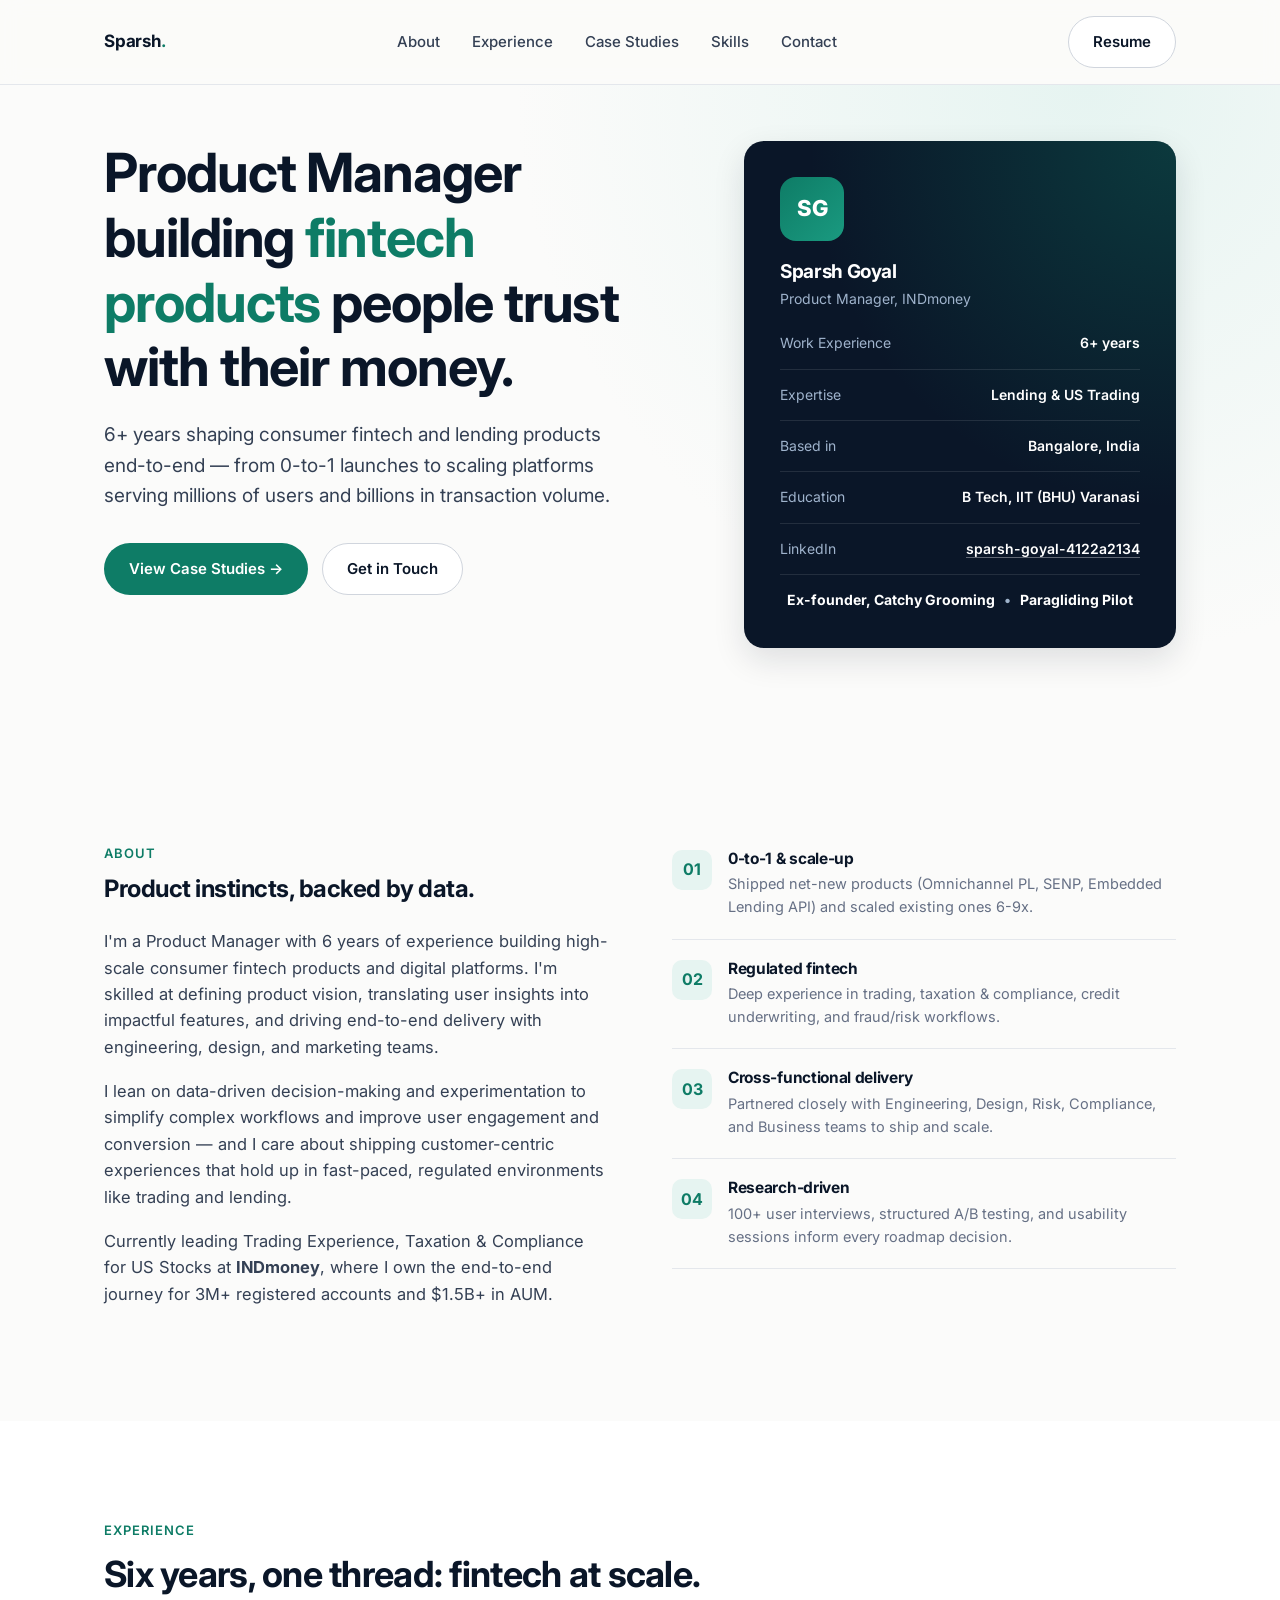
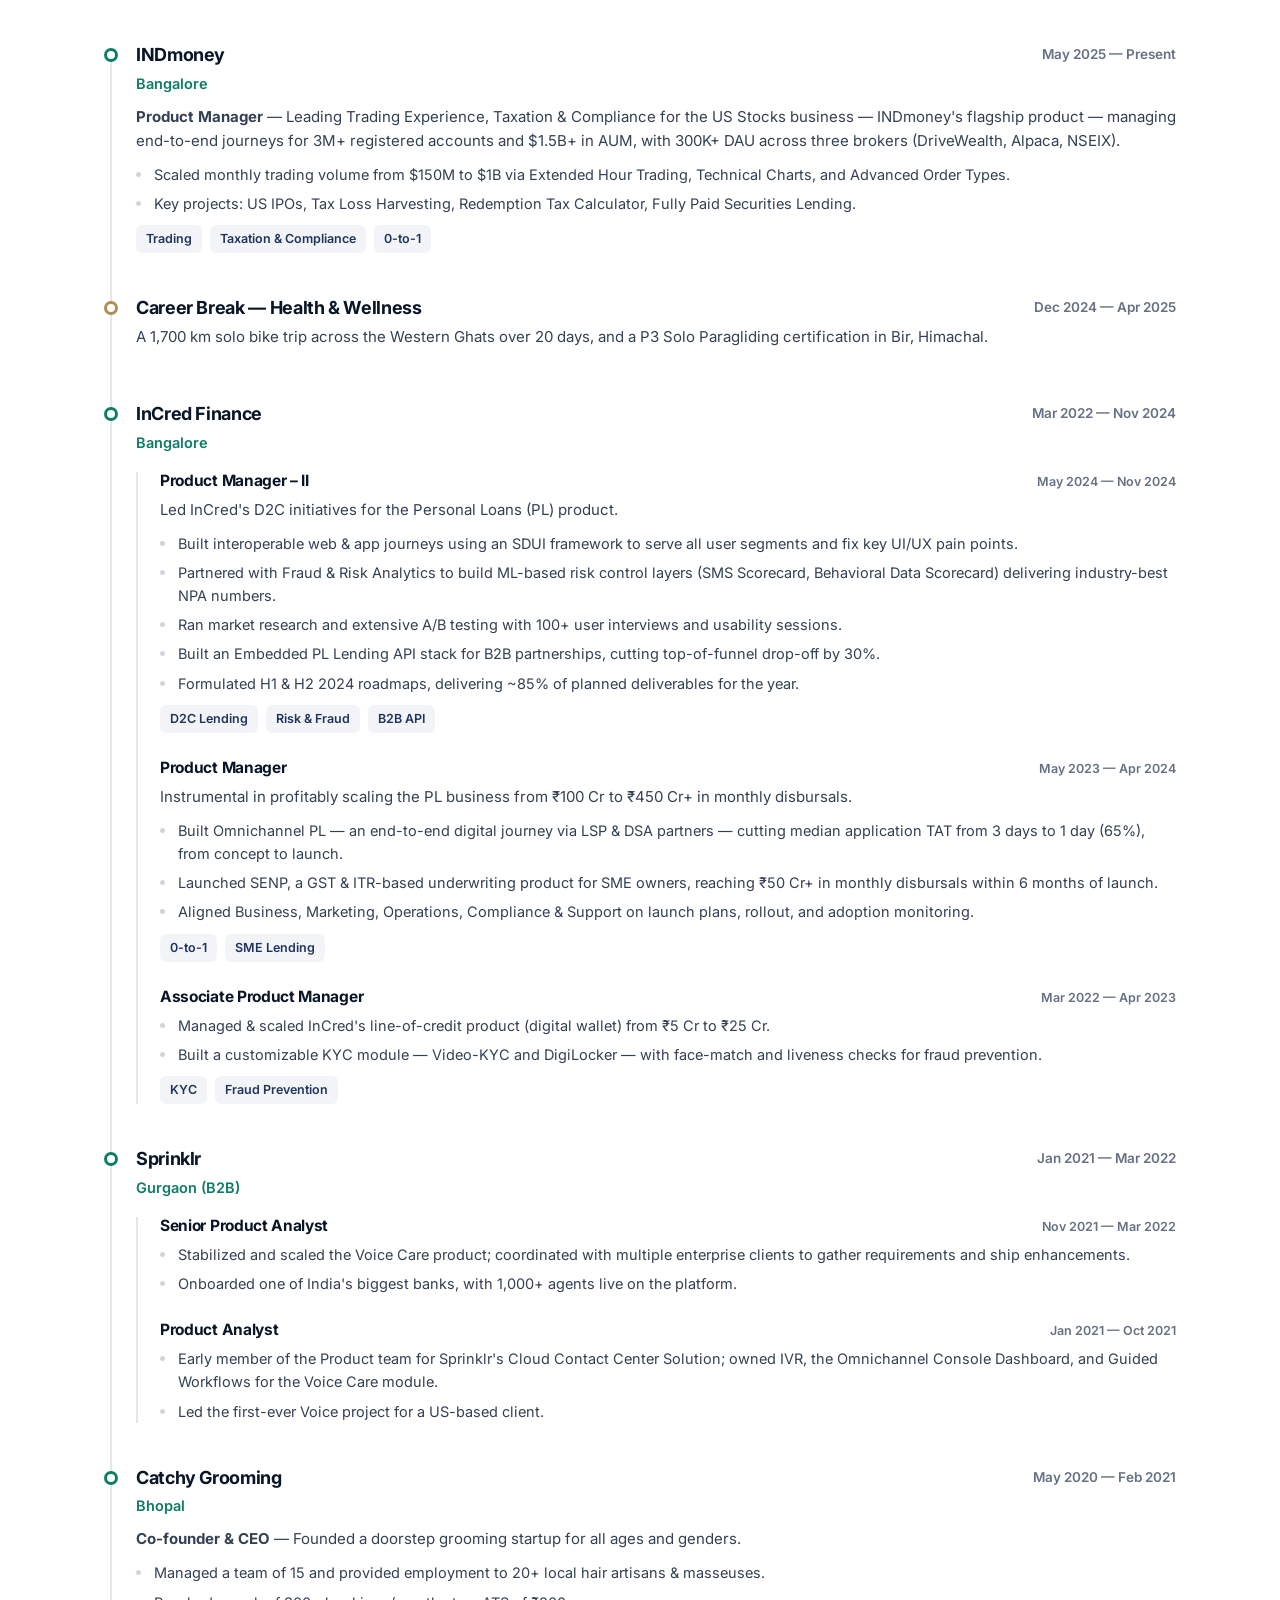
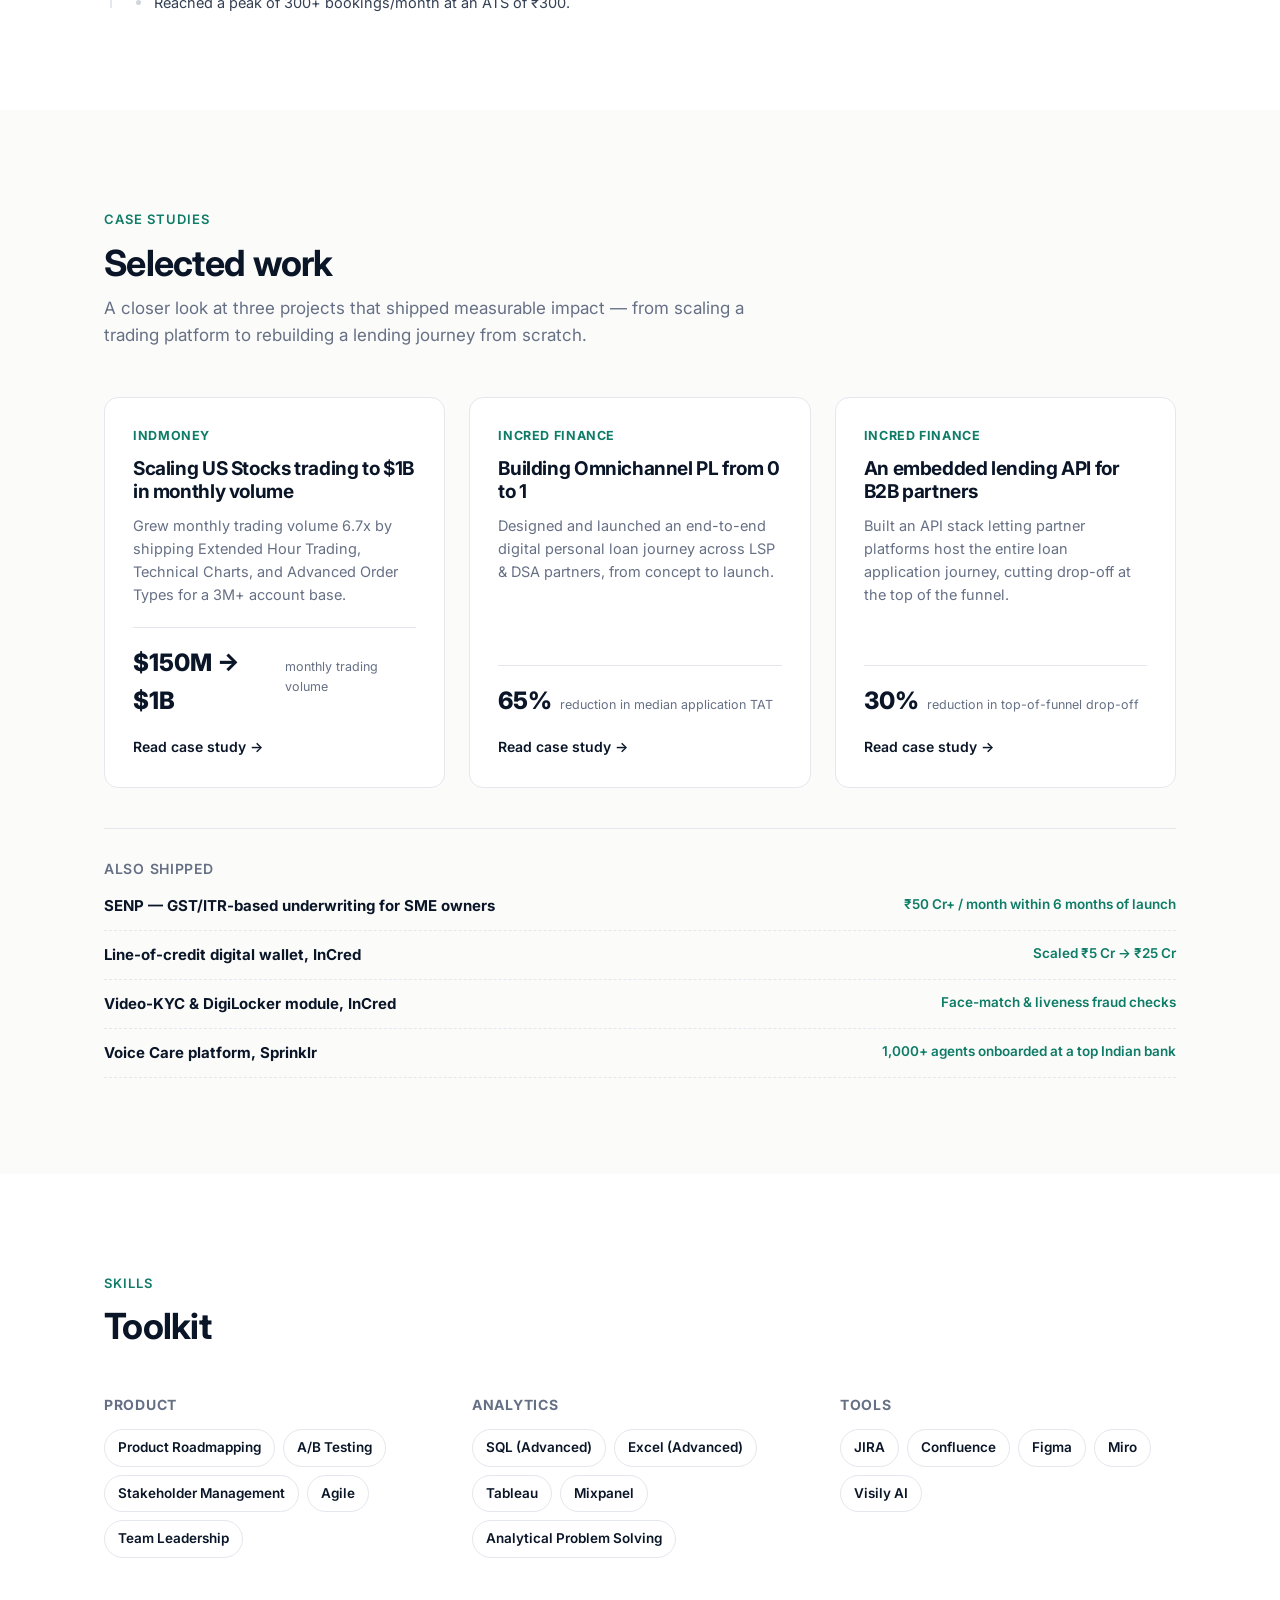
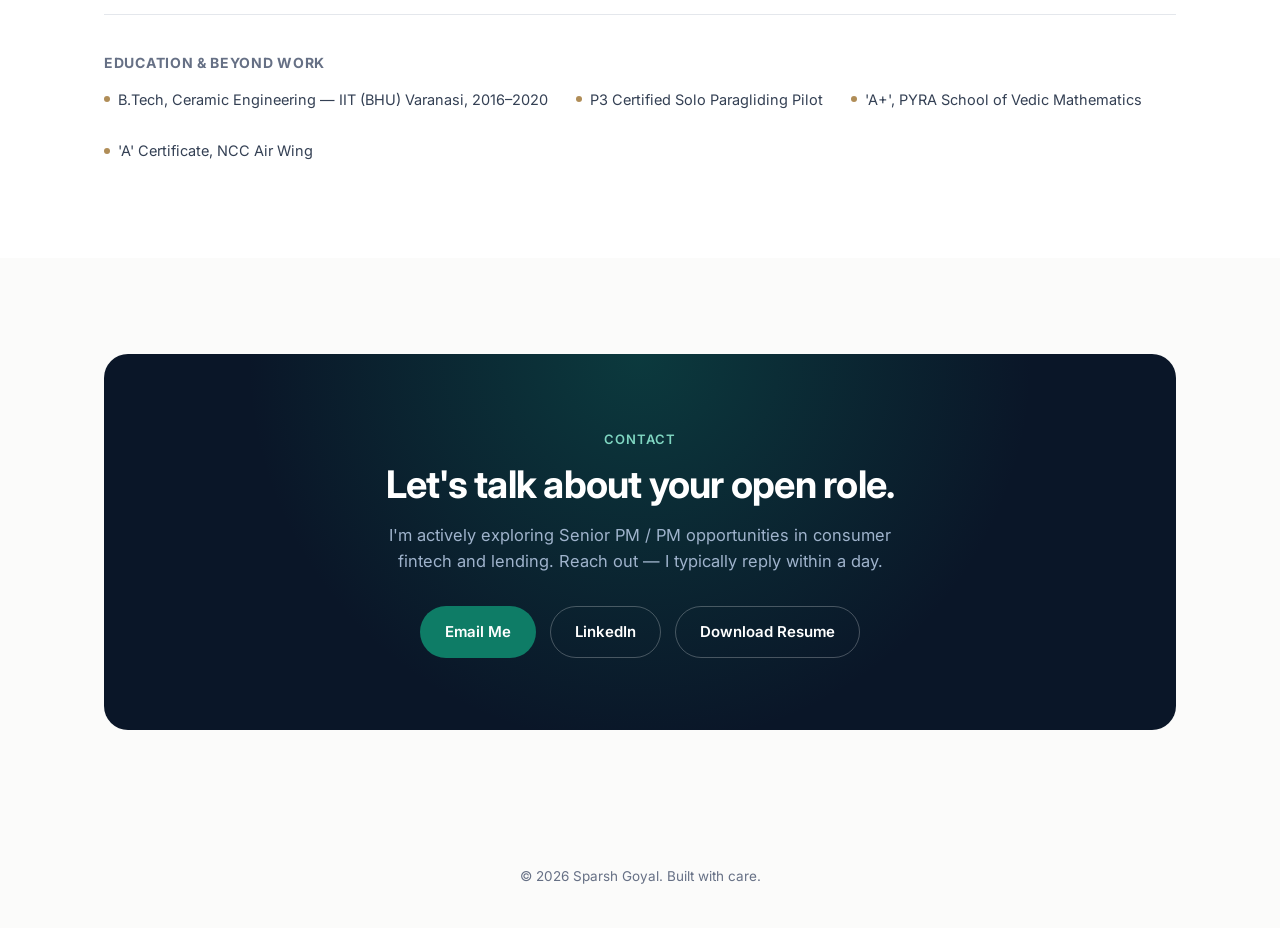
==== My Portfolio.html @ c51bee46 "Simplify Experience section heading Co-Authored-By: Claude Sonnet 5 <noreply@anthropic.com>" ====
<!DOCTYPE html>
<html lang="en">
<head>
<meta charset="UTF-8">
<meta name="viewport" content="width=device-width, initial-scale=1.0">
<title>Sparsh Goyal — Product Manager</title>
<meta name="description" content="Sparsh Goyal — Product Manager with 6+ years building high-scale consumer fintech products across trading, lending, and B2B SaaS.">
<link rel="preconnect" href="https://fonts.googleapis.com">
<link rel="preconnect" href="https://fonts.gstatic.com" crossorigin>
<link href="https://fonts.googleapis.com/css2?family=Inter:wght@400;500;600;700;800&display=swap" rel="stylesheet">
<link rel="stylesheet" href="css/style.css">
</head>
<body>

<nav class="nav">
  <div class="nav-inner">
    <a href="#top" class="nav-logo">Sparsh<span>.</span></a>
    <div class="nav-links">
      <a href="#about">About</a>
      <a href="#experience">Experience</a>
      <a href="#work">Case Studies</a>
      <a href="#skills">Skills</a>
      <a href="#contact">Contact</a>
      <a href="assets/Sparsh_Goyal_Resume.docx" class="nav-resume-mobile" download>Download Resume</a>
    </div>
    <div class="nav-cta">
      <a href="assets/Sparsh_Goyal_Resume.docx" class="btn btn-outline" download>Resume</a>
      <button class="nav-toggle" aria-label="Toggle menu"><span></span><span></span><span></span></button>
    </div>
  </div>
</nav>

<header class="hero" id="top">
  <div class="container hero-inner">
    <div>
      <h1>Product Manager building <em>fintech products</em> people trust with their money.</h1>
      <p class="hero-sub">6+ years shaping consumer fintech and lending products end-to-end — from 0-to-1 launches to scaling platforms serving millions of users and billions in transaction volume.</p>
      <div class="hero-actions">
        <a href="#work" class="btn btn-accent">View Case Studies →</a>
        <a href="#contact" class="btn btn-outline">Get in Touch</a>
      </div>
    </div>
    <div class="hero-card">
      <div class="hero-card-inner">
        <div class="hero-avatar">SG</div>
        <h3>Sparsh Goyal</h3>
        <p class="role">Product Manager, INDmoney</p>
        <div class="hero-card-list">
          <div class="hero-card-row"><span>Work Experience</span><span>6+ years</span></div>
          <div class="hero-card-row"><span>Expertise</span><span>Lending & US Trading</span></div>
          <div class="hero-card-row"><span>Based in</span><span>Bangalore, India</span></div>
          <div class="hero-card-row"><span>Education</span><span>B Tech, IIT (BHU) Varanasi</span></div>
          <div class="hero-card-row"><span>LinkedIn</span><a href="https://www.linkedin.com/in/sparsh-goyal-4122a2134/" target="_blank" rel="noopener">sparsh-goyal-4122a2134</a></div>
          <div class="hero-card-row hero-card-row-tagline">
            <div class="hero-card-tagline">Ex-founder, Catchy Grooming <span class="tagline-sep">•</span> Paragliding Pilot</div>
          </div>
        </div>
      </div>
    </div>
  </div>
</header>

<section id="about">
  <div class="container about-grid">
    <div>
      <div class="eyebrow">About</div>
      <h2 style="margin-bottom:24px;">Product instincts, backed by data.</h2>
      <div class="about-text">
        <p>I'm a Product Manager with 6 years of experience building high-scale consumer fintech products and digital platforms. I'm skilled at defining product vision, translating user insights into impactful features, and driving end-to-end delivery with engineering, design, and marketing teams.</p>
        <p>I lean on data-driven decision-making and experimentation to simplify complex workflows and improve user engagement and conversion — and I care about shipping customer-centric experiences that hold up in fast-paced, regulated environments like trading and lending.</p>
        <p>Currently leading Trading Experience, Taxation & Compliance for US Stocks at <strong>INDmoney</strong>, where I own the end-to-end journey for 3M+ registered accounts and $1.5B+ in AUM.</p>
      </div>
    </div>
    <div class="about-highlights">
      <div class="highlight-item">
        <div class="highlight-icon">01</div>
        <div><h4>0-to-1 & scale-up</h4><p>Shipped net-new products (Omnichannel PL, SENP, Embedded Lending API) and scaled existing ones 6-9x.</p></div>
      </div>
      <div class="highlight-item">
        <div class="highlight-icon">02</div>
        <div><h4>Regulated fintech</h4><p>Deep experience in trading, taxation & compliance, credit underwriting, and fraud/risk workflows.</p></div>
      </div>
      <div class="highlight-item">
        <div class="highlight-icon">03</div>
        <div><h4>Cross-functional delivery</h4><p>Partnered closely with Engineering, Design, Risk, Compliance, and Business teams to ship and scale.</p></div>
      </div>
      <div class="highlight-item">
        <div class="highlight-icon">04</div>
        <div><h4>Research-driven</h4><p>100+ user interviews, structured A/B testing, and usability sessions inform every roadmap decision.</p></div>
      </div>
    </div>
  </div>
</section>

<section id="experience" style="background:var(--white);">
  <div class="container">
    <div class="section-head">
      <div class="eyebrow">Experience</div>
      <h2>Six years, one thread: fintech at scale.</h2>
    </div>

    <div class="timeline">
      <div class="tl-item">
        <span class="tl-dot"></span>
        <div class="tl-head"><h3>INDmoney</h3><span class="tl-date">May 2025 — Present</span></div>
        <div class="tl-company">Bangalore</div>
        <p class="tl-desc"><strong>Product Manager</strong> — Leading Trading Experience, Taxation & Compliance for the US Stocks business — INDmoney's flagship product — managing end-to-end journeys for 3M+ registered accounts and $1.5B+ in AUM, with 300K+ DAU across three brokers (DriveWealth, Alpaca, NSEIX).</p>
        <ul class="tl-bullets">
          <li>Scaled monthly trading volume from $150M to $1B via Extended Hour Trading, Technical Charts, and Advanced Order Types.</li>
          <li>Key projects: US IPOs, Tax Loss Harvesting, Redemption Tax Calculator, Fully Paid Securities Lending.</li>
        </ul>
        <div class="tl-tags"><span class="tl-tag">Trading</span><span class="tl-tag">Taxation & Compliance</span><span class="tl-tag">0-to-1</span></div>
      </div>

      <div class="tl-item is-break">
        <span class="tl-dot"></span>
        <div class="tl-head"><h3>Career Break — Health & Wellness</h3><span class="tl-date">Dec 2024 — Apr 2025</span></div>
        <p class="tl-desc">A 1,700 km solo bike trip across the Western Ghats over 20 days, and a P3 Solo Paragliding certification in Bir, Himachal.</p>
      </div>

      <div class="tl-item">
        <span class="tl-dot"></span>
        <div class="tl-head"><h3>InCred Finance</h3><span class="tl-date">Mar 2022 — Nov 2024</span></div>
        <div class="tl-company">Bangalore</div>

        <div class="tl-roles">
          <div class="tl-role">
            <div class="tl-role-head"><h4>Product Manager – II</h4><span class="tl-date-sm">May 2024 — Nov 2024</span></div>
            <p class="tl-desc">Led InCred's D2C initiatives for the Personal Loans (PL) product.</p>
            <ul class="tl-bullets">
              <li>Built interoperable web & app journeys using an SDUI framework to serve all user segments and fix key UI/UX pain points.</li>
              <li>Partnered with Fraud & Risk Analytics to build ML-based risk control layers (SMS Scorecard, Behavioral Data Scorecard) delivering industry-best NPA numbers.</li>
              <li>Ran market research and extensive A/B testing with 100+ user interviews and usability sessions.</li>
              <li>Built an Embedded PL Lending API stack for B2B partnerships, cutting top-of-funnel drop-off by 30%.</li>
              <li>Formulated H1 & H2 2024 roadmaps, delivering ~85% of planned deliverables for the year.</li>
            </ul>
            <div class="tl-tags"><span class="tl-tag">D2C Lending</span><span class="tl-tag">Risk & Fraud</span><span class="tl-tag">B2B API</span></div>
          </div>

          <div class="tl-role">
            <div class="tl-role-head"><h4>Product Manager</h4><span class="tl-date-sm">May 2023 — Apr 2024</span></div>
            <p class="tl-desc">Instrumental in profitably scaling the PL business from ₹100 Cr to ₹450 Cr+ in monthly disbursals.</p>
            <ul class="tl-bullets">
              <li>Built Omnichannel PL — an end-to-end digital journey via LSP & DSA partners — cutting median application TAT from 3 days to 1 day (65%), from concept to launch.</li>
              <li>Launched SENP, a GST & ITR-based underwriting product for SME owners, reaching ₹50 Cr+ in monthly disbursals within 6 months of launch.</li>
              <li>Aligned Business, Marketing, Operations, Compliance & Support on launch plans, rollout, and adoption monitoring.</li>
            </ul>
            <div class="tl-tags"><span class="tl-tag">0-to-1</span><span class="tl-tag">SME Lending</span></div>
          </div>

          <div class="tl-role">
            <div class="tl-role-head"><h4>Associate Product Manager</h4><span class="tl-date-sm">Mar 2022 — Apr 2023</span></div>
            <ul class="tl-bullets">
              <li>Managed & scaled InCred's line-of-credit product (digital wallet) from ₹5 Cr to ₹25 Cr.</li>
              <li>Built a customizable KYC module — Video-KYC and DigiLocker — with face-match and liveness checks for fraud prevention.</li>
            </ul>
            <div class="tl-tags"><span class="tl-tag">KYC</span><span class="tl-tag">Fraud Prevention</span></div>
          </div>
        </div>
      </div>

      <div class="tl-item">
        <span class="tl-dot"></span>
        <div class="tl-head"><h3>Sprinklr</h3><span class="tl-date">Jan 2021 — Mar 2022</span></div>
        <div class="tl-company">Gurgaon (B2B)</div>

        <div class="tl-roles">
          <div class="tl-role">
            <div class="tl-role-head"><h4>Senior Product Analyst</h4><span class="tl-date-sm">Nov 2021 — Mar 2022</span></div>
            <ul class="tl-bullets">
              <li>Stabilized and scaled the Voice Care product; coordinated with multiple enterprise clients to gather requirements and ship enhancements.</li>
              <li>Onboarded one of India's biggest banks, with 1,000+ agents live on the platform.</li>
            </ul>
          </div>

          <div class="tl-role">
            <div class="tl-role-head"><h4>Product Analyst</h4><span class="tl-date-sm">Jan 2021 — Oct 2021</span></div>
            <ul class="tl-bullets">
              <li>Early member of the Product team for Sprinklr's Cloud Contact Center Solution; owned IVR, the Omnichannel Console Dashboard, and Guided Workflows for the Voice Care module.</li>
              <li>Led the first-ever Voice project for a US-based client.</li>
            </ul>
          </div>
        </div>
      </div>

      <div class="tl-item">
        <span class="tl-dot"></span>
        <div class="tl-head"><h3>Catchy Grooming</h3><span class="tl-date">May 2020 — Feb 2021</span></div>
        <div class="tl-company">Bhopal</div>
        <p class="tl-desc"><strong>Co-founder & CEO</strong> — Founded a doorstep grooming startup for all ages and genders.</p>
        <ul class="tl-bullets">
          <li>Managed a team of 15 and provided employment to 20+ local hair artisans & masseuses.</li>
          <li>Reached a peak of 300+ bookings/month at an ATS of ₹300.</li>
        </ul>
      </div>
    </div>
  </div>
</section>

<section id="work">
  <div class="container">
    <div class="section-head">
      <div class="eyebrow">Case Studies</div>
      <h2>Selected work</h2>
      <p>A closer look at three projects that shipped measurable impact — from scaling a trading platform to rebuilding a lending journey from scratch.</p>
    </div>

    <div class="cs-grid">
      <a href="case-studies/us-stocks-scaling.html" class="cs-card">
        <div class="cs-company">INDmoney</div>
        <h3>Scaling US Stocks trading to $1B in monthly volume</h3>
        <p>Grew monthly trading volume 6.7x by shipping Extended Hour Trading, Technical Charts, and Advanced Order Types for a 3M+ account base.</p>
        <div class="cs-metric"><b>$150M → $1B</b><span>monthly trading volume</span></div>
        <span class="cs-link">Read case study →</span>
      </a>

      <a href="case-studies/omnichannel-personal-loans.html" class="cs-card">
        <div class="cs-company">InCred Finance</div>
        <h3>Building Omnichannel PL from 0 to 1</h3>
        <p>Designed and launched an end-to-end digital personal loan journey across LSP & DSA partners, from concept to launch.</p>
        <div class="cs-metric"><b>65%</b><span>reduction in median application TAT</span></div>
        <span class="cs-link">Read case study →</span>
      </a>

      <a href="case-studies/embedded-lending-api.html" class="cs-card">
        <div class="cs-company">InCred Finance</div>
        <h3>An embedded lending API for B2B partners</h3>
        <p>Built an API stack letting partner platforms host the entire loan application journey, cutting drop-off at the top of the funnel.</p>
        <div class="cs-metric"><b>30%</b><span>reduction in top-of-funnel drop-off</span></div>
        <span class="cs-link">Read case study →</span>
      </a>
    </div>

    <div class="cs-more">
      <h4>Also shipped</h4>
      <div class="cs-more-list">
        <div class="cs-more-item"><b>SENP — GST/ITR-based underwriting for SME owners</b><span>₹50 Cr+ / month within 6 months of launch</span></div>
        <div class="cs-more-item"><b>Line-of-credit digital wallet, InCred</b><span>Scaled ₹5 Cr → ₹25 Cr</span></div>
        <div class="cs-more-item"><b>Video-KYC & DigiLocker module, InCred</b><span>Face-match & liveness fraud checks</span></div>
        <div class="cs-more-item"><b>Voice Care platform, Sprinklr</b><span>1,000+ agents onboarded at a top Indian bank</span></div>
      </div>
    </div>
  </div>
</section>

<section id="skills" style="background:var(--white);">
  <div class="container">
    <div class="section-head">
      <div class="eyebrow">Skills</div>
      <h2>Toolkit</h2>
    </div>
    <div class="skills-grid">
      <div class="skill-group">
        <h4>Product</h4>
        <div class="pill-row">
          <span class="pill">Product Roadmapping</span>
          <span class="pill">A/B Testing</span>
          <span class="pill">Stakeholder Management</span>
          <span class="pill">Agile</span>
          <span class="pill">Team Leadership</span>
        </div>
      </div>
      <div class="skill-group">
        <h4>Analytics</h4>
        <div class="pill-row">
          <span class="pill">SQL (Advanced)</span>
          <span class="pill">Excel (Advanced)</span>
          <span class="pill">Tableau</span>
          <span class="pill">Mixpanel</span>
          <span class="pill">Analytical Problem Solving</span>
        </div>
      </div>
      <div class="skill-group">
        <h4>Tools</h4>
        <div class="pill-row">
          <span class="pill">JIRA</span>
          <span class="pill">Confluence</span>
          <span class="pill">Figma</span>
          <span class="pill">Miro</span>
          <span class="pill">Visily AI</span>
        </div>
      </div>
    </div>

    <div class="beyond">
      <h4>Education & beyond work</h4>
      <div class="beyond-row">
        <div class="beyond-item"><span class="dot"></span> B.Tech, Ceramic Engineering — IIT (BHU) Varanasi, 2016–2020</div>
        <div class="beyond-item"><span class="dot"></span> P3 Certified Solo Paragliding Pilot</div>
        <div class="beyond-item"><span class="dot"></span> 'A+', PYRA School of Vedic Mathematics</div>
        <div class="beyond-item"><span class="dot"></span> 'A' Certificate, NCC Air Wing</div>
      </div>
    </div>
  </div>
</section>

<section id="contact">
  <div class="container">
    <div class="contact">
      <div class="contact-inner">
        <div class="eyebrow" style="color:#7fd6c1;">Contact</div>
        <h2>Let's talk about your open role.</h2>
        <p>I'm actively exploring Senior PM / PM opportunities in consumer fintech and lending. Reach out — I typically reply within a day.</p>
        <div class="contact-actions">
          <a href="mailto:sparsh.goyal.cer16@itbhu.ac.in" class="btn btn-accent">Email Me</a>
          <a href="https://www.linkedin.com/in/sparsh-goyal-4122a2134/" target="_blank" rel="noopener" class="btn btn-outline">LinkedIn</a>
          <a href="assets/Sparsh_Goyal_Resume.docx" class="btn btn-outline" download>Download Resume</a>
        </div>
      </div>
    </div>
  </div>
</section>

<footer>
  <div class="container">© 2026 Sparsh Goyal. Built with care.</div>
</footer>

<script src="js/script.js"></script>
</body>
</html>
---- css/style.css ----
/* ---------- Design tokens ---------- */
:root{
  --navy-950:#0a1628;
  --navy-900:#0f1f38;
  --navy-800:#16294a;
  --navy-700:#20355e;
  --ink:#101828;
  --slate-700:#344054;
  --slate-500:#667085;
  --slate-300:#d0d5dd;
  --slate-200:#e4e7ec;
  --slate-100:#f2f4f7;
  --paper:#fbfbfa;
  --white:#ffffff;
  --accent:#0e7c66;
  --accent-light:#e6f4f1;
  --accent-dark:#0a5f4e;
  --gold:#b08d57;
  --radius:14px;
  --radius-sm:8px;
  --shadow-sm:0 1px 2px rgba(16,24,40,0.06);
  --shadow-md:0 4px 12px rgba(16,24,40,0.08);
  --shadow-lg:0 12px 32px rgba(16,24,40,0.12);
  --maxw:1120px;
}

*,*::before,*::after{box-sizing:border-box;margin:0;padding:0;}

html{scroll-behavior:smooth;}

body{
  font-family:'Inter',-apple-system,BlinkMacSystemFont,'Segoe UI',sans-serif;
  color:var(--ink);
  background:var(--paper);
  line-height:1.6;
  -webkit-font-smoothing:antialiased;
}

img{max-width:100%;display:block;}
a{color:inherit;text-decoration:none;}
ul{list-style:none;}

.container{
  max-width:var(--maxw);
  margin:0 auto;
  padding:0 24px;
}

h1,h2,h3,h4{
  font-weight:700;
  letter-spacing:-0.02em;
  line-height:1.2;
  color:var(--navy-950);
}

.eyebrow{
  display:inline-block;
  font-size:13px;
  font-weight:600;
  letter-spacing:0.08em;
  text-transform:uppercase;
  color:var(--accent);
  margin-bottom:12px;
}

.section-head{
  max-width:640px;
  margin-bottom:48px;
}
.section-head h2{font-size:clamp(28px,3.5vw,36px);}
.section-head p{color:var(--slate-500);font-size:17px;margin-top:10px;}

section{padding:96px 0;}
@media (max-width:768px){section{padding:64px 0;}}

/* ---------- Buttons ---------- */
.btn{
  display:inline-flex;
  align-items:center;
  gap:8px;
  padding:13px 24px;
  border-radius:999px;
  font-weight:600;
  font-size:15px;
  border:1.5px solid transparent;
  cursor:pointer;
  transition:transform .15s ease, box-shadow .15s ease, background .15s ease, color .15s ease;
}
.btn:hover{transform:translateY(-1px);}
.btn-primary{background:var(--navy-950);color:var(--white);}
.btn-primary:hover{background:var(--navy-800);box-shadow:var(--shadow-md);}
.btn-outline{border-color:var(--slate-300);color:var(--navy-950);background:var(--white);}
.btn-outline:hover{border-color:var(--navy-950);box-shadow:var(--shadow-sm);}
.btn-accent{background:var(--accent);color:var(--white);}
.btn-accent:hover{background:var(--accent-dark);box-shadow:var(--shadow-md);}

/* ---------- Nav ---------- */
.nav{
  position:sticky;top:0;z-index:50;
  background:rgba(251,251,250,0.85);
  backdrop-filter:saturate(180%) blur(10px);
  border-bottom:1px solid var(--slate-200);
}
.nav-inner{
  display:flex;align-items:center;justify-content:space-between;
  padding:16px 24px;
  max-width:var(--maxw);margin:0 auto;
}
.nav-logo{font-weight:700;font-size:17px;color:var(--navy-950);letter-spacing:-0.01em;}
.nav-logo span{color:var(--accent);}
.nav-links{display:flex;align-items:center;gap:32px;}
.nav-links a{font-size:15px;font-weight:500;color:var(--slate-700);transition:color .15s;}
.nav-links a:hover{color:var(--navy-950);}
.nav-cta{display:flex;align-items:center;gap:14px;}
.nav-toggle{display:none;background:none;border:none;cursor:pointer;padding:11px;margin:-11px;}
.nav-toggle span{display:block;width:22px;height:2px;background:var(--navy-950);margin:5px 0;transition:.2s;}
.nav-resume-mobile{display:none;}

@media (max-width:860px){
  .nav-links{
    position:fixed;top:65px;left:0;right:0;
    background:var(--white);
    flex-direction:column;
    align-items:flex-start;
    padding:24px;
    gap:20px;
    border-bottom:1px solid var(--slate-200);
    transform:translateY(-150%);
    opacity:0;
    transition:transform .25s ease, opacity .25s ease;
  }
  .nav-links.open{transform:translateY(0);opacity:1;}
  .nav-cta .btn-outline{display:none;}
  .nav-toggle{display:block;}
  .nav-resume-mobile{display:block;font-weight:700;color:var(--accent);}
}

/* ---------- Hero ---------- */
.hero{
  padding:56px 0 96px;
  background:
    radial-gradient(circle at 85% 0%, var(--accent-light) 0%, transparent 45%),
    var(--paper);
}
.hero-inner{
  display:grid;
  grid-template-columns:1.15fr 0.85fr;
  gap:56px;
  align-items:start;
}
.hero h1{font-size:clamp(36px,5vw,54px);margin-bottom:20px;}
.hero h1 em{font-style:normal;color:var(--accent);}
.hero-sub{font-size:19px;color:var(--slate-700);max-width:540px;margin-bottom:32px;}
.hero-actions{display:flex;gap:14px;flex-wrap:wrap;}

.hero-card{
  background:var(--navy-950);
  border-radius:20px;
  padding:36px;
  color:var(--white);
  box-shadow:var(--shadow-lg);
  position:relative;
  overflow:hidden;
}
.hero-card::before{
  content:'';position:absolute;inset:0;
  background:radial-gradient(circle at 100% 0%, rgba(14,124,102,0.35), transparent 55%);
}
.hero-card-inner{position:relative;z-index:1;}
.hero-avatar{
  width:64px;height:64px;border-radius:16px;
  background:linear-gradient(135deg,var(--accent),#1a9a80);
  display:flex;align-items:center;justify-content:center;
  font-weight:800;font-size:22px;color:var(--white);
  margin-bottom:20px;
}
.hero-card h3{color:var(--white);font-size:19px;margin-bottom:4px;}
.hero-card p.role{color:#9fb3cc;font-size:14px;margin-bottom:22px;}
.hero-card-list{display:flex;flex-direction:column;gap:14px;}
.hero-card-row{display:flex;justify-content:space-between;font-size:14px;padding-bottom:14px;border-bottom:1px solid rgba(255,255,255,0.1);}
.hero-card-row:last-child{border-bottom:none;padding-bottom:0;}
.hero-card-row span:first-child{color:#9fb3cc;}
.hero-card-row span:last-child{font-weight:600;}
.hero-card-row a{font-weight:600;text-decoration:underline;text-underline-offset:3px;text-decoration-color:rgba(255,255,255,0.35);transition:text-decoration-color .15s;}
.hero-card-row a:hover{text-decoration-color:var(--white);}
.hero-card-row-tagline{justify-content:center;}
.hero-card-tagline{color:var(--white);font-weight:700;font-size:14px;text-align:center;}
.tagline-sep{color:var(--accent);margin:0 6px;}

@media (max-width:900px){
  .hero-inner{grid-template-columns:1fr;}
  .hero-card{order:-1;max-width:420px;}
}
@media (max-width:480px){
  .hero-card{padding:28px 24px;}
}

/* ---------- About ---------- */
.about-grid{
  display:grid;
  grid-template-columns:1fr 1fr;
  gap:64px;
  align-items:start;
}
.about-text p{color:var(--slate-700);font-size:16.5px;margin-bottom:18px;}
.about-highlights{display:flex;flex-direction:column;gap:0;margin-top:10px;}
.highlight-item{
  display:flex;gap:16px;
  padding:20px 0;
  border-bottom:1px solid var(--slate-200);
}
.highlight-item:first-child{padding-top:0;}
.highlight-icon{
  width:40px;height:40px;border-radius:10px;
  background:var(--accent-light);color:var(--accent);
  display:flex;align-items:center;justify-content:center;
  flex-shrink:0;font-weight:700;
}
.highlight-item h4{font-size:15.5px;margin-bottom:4px;}
.highlight-item p{font-size:14.5px;color:var(--slate-500);}

/* ---------- Experience timeline ---------- */
.timeline{position:relative;padding-left:32px;}
.timeline::before{
  content:'';position:absolute;left:6px;top:6px;bottom:6px;
  width:2px;background:var(--slate-200);
}
.tl-item{position:relative;padding-bottom:44px;}
.tl-item:last-child{padding-bottom:0;}
.tl-dot{
  position:absolute;left:-32px;top:4px;
  width:14px;height:14px;border-radius:50%;
  background:var(--white);border:3px solid var(--accent);
}
.tl-item.is-break .tl-dot{border-color:var(--gold);}
.tl-head{display:flex;justify-content:space-between;flex-wrap:wrap;gap:8px;margin-bottom:6px;}
.tl-head h3{font-size:18px;}
.tl-head .tl-date{font-size:13.5px;color:var(--slate-500);font-weight:600;white-space:nowrap;}
.tl-company{font-size:14.5px;color:var(--accent);font-weight:600;margin-bottom:10px;}
.tl-item p.tl-desc{color:var(--slate-700);font-size:15px;margin-bottom:10px;}
.tl-bullets{display:flex;flex-direction:column;gap:6px;}
.tl-bullets li{
  font-size:14.5px;color:var(--slate-700);
  padding-left:18px;position:relative;
}
.tl-bullets li::before{
  content:'';position:absolute;left:0;top:9px;
  width:5px;height:5px;border-radius:50%;background:var(--slate-300);
}
.tl-tags{display:flex;gap:8px;flex-wrap:wrap;margin-top:10px;}
.tl-tag{
  font-size:12.5px;font-weight:600;color:var(--navy-700);
  background:var(--slate-100);padding:4px 10px;border-radius:6px;
}

.tl-roles{
  margin-top:18px;
  padding-left:22px;
  border-left:2px solid var(--slate-200);
  display:flex;flex-direction:column;
  gap:26px;
}
.tl-role-head{display:flex;justify-content:space-between;flex-wrap:wrap;gap:6px;margin-bottom:6px;}
.tl-role-head h4{font-size:15.5px;font-weight:700;color:var(--navy-950);}
.tl-role-head .tl-date-sm{font-size:12.5px;color:var(--slate-500);font-weight:600;white-space:nowrap;}

/* ---------- Case studies ---------- */
.cs-grid{
  display:grid;
  grid-template-columns:repeat(3,1fr);
  gap:24px;
}
@media (max-width:900px){.cs-grid{grid-template-columns:1fr;}}

.cs-card{
  background:var(--white);
  border:1px solid var(--slate-200);
  border-radius:var(--radius);
  padding:28px;
  display:flex;flex-direction:column;
  transition:transform .18s ease, box-shadow .18s ease, border-color .18s ease;
}
.cs-card:hover{transform:translateY(-4px);box-shadow:var(--shadow-lg);border-color:transparent;}
.cs-card .cs-company{
  font-size:12.5px;font-weight:700;letter-spacing:0.05em;text-transform:uppercase;
  color:var(--accent);margin-bottom:12px;
}
.cs-card h3{font-size:19px;margin-bottom:10px;}
.cs-card p{font-size:14.5px;color:var(--slate-500);margin-bottom:20px;flex-grow:1;}
.cs-metric{
  display:flex;align-items:baseline;gap:8px;
  padding-top:16px;border-top:1px solid var(--slate-200);
  margin-bottom:16px;
}
.cs-metric b{font-size:24px;color:var(--navy-950);font-weight:800;}
.cs-metric span{font-size:12.5px;color:var(--slate-500);}
.cs-link{font-size:14px;font-weight:600;color:var(--navy-950);display:inline-flex;align-items:center;gap:6px;}
.cs-card:hover .cs-link{color:var(--accent);}

.cs-more{
  margin-top:40px;
  padding-top:32px;
  border-top:1px solid var(--slate-200);
}
.cs-more h4{font-size:14px;color:var(--slate-500);font-weight:600;margin-bottom:16px;text-transform:uppercase;letter-spacing:0.05em;}
.cs-more-list{display:flex;flex-direction:column;gap:12px;}
.cs-more-item{
  display:flex;justify-content:space-between;gap:16px;flex-wrap:wrap;
  font-size:15px;color:var(--slate-700);
  padding-bottom:12px;border-bottom:1px dashed var(--slate-200);
}
.cs-more-item b{color:var(--navy-950);}
.cs-more-item span{color:var(--accent);font-weight:600;font-size:13.5px;white-space:nowrap;}

/* ---------- Skills ---------- */
.skills-grid{
  display:grid;
  grid-template-columns:repeat(3,1fr);
  gap:32px;
}
@media (max-width:768px){.skills-grid{grid-template-columns:1fr;}}
.skill-group h4{font-size:14px;color:var(--slate-500);text-transform:uppercase;letter-spacing:0.05em;margin-bottom:16px;}
.pill-row{display:flex;flex-wrap:wrap;gap:8px;}
.pill{
  font-size:13.5px;font-weight:600;color:var(--navy-950);
  background:var(--white);border:1px solid var(--slate-200);
  padding:7px 13px;border-radius:999px;
}

.beyond{
  margin-top:56px;padding-top:40px;border-top:1px solid var(--slate-200);
}
.beyond h4{font-size:14px;color:var(--slate-500);text-transform:uppercase;letter-spacing:0.05em;margin-bottom:16px;}
.beyond-row{display:flex;gap:28px;flex-wrap:wrap;}
.beyond-item{font-size:14.5px;color:var(--slate-700);display:flex;align-items:center;gap:8px;}
.beyond-item .dot{width:6px;height:6px;border-radius:50%;background:var(--gold);}

/* ---------- Contact / footer ---------- */
.contact{
  background:var(--navy-950);
  color:var(--white);
  border-radius:24px;
  padding:72px 48px;
  text-align:center;
  position:relative;
  overflow:hidden;
}
@media (max-width:640px){
  .contact{padding:48px 24px;border-radius:16px;}
}
.contact::before{
  content:'';position:absolute;inset:0;
  background:radial-gradient(circle at 50% 0%, rgba(14,124,102,0.35), transparent 60%);
}
.contact-inner{position:relative;z-index:1;max-width:560px;margin:0 auto;}
.contact h2{color:var(--white);font-size:clamp(26px,4vw,38px);margin-bottom:14px;}
.contact p{color:#9fb3cc;font-size:16.5px;margin-bottom:32px;}
.contact-actions{display:flex;gap:14px;justify-content:center;flex-wrap:wrap;}
.contact .btn-outline{background:transparent;border-color:rgba(255,255,255,0.25);color:var(--white);}
.contact .btn-outline:hover{border-color:var(--white);}

footer{padding:40px 24px;text-align:center;color:var(--slate-500);font-size:13.5px;}

/* ---------- Case study detail page ---------- */
.cs-hero{
  padding:64px 0 48px;
  background:var(--navy-950);
  color:var(--white);
}
.cs-back{display:inline-flex;align-items:center;gap:6px;color:#9fb3cc;font-size:14px;font-weight:600;margin-bottom:28px;}
.cs-back:hover{color:var(--white);}
.cs-hero .eyebrow{color:#7fd6c1;}
.cs-hero h1{color:var(--white);font-size:clamp(30px,4.5vw,44px);margin-bottom:16px;max-width:760px;}
.cs-hero-meta{display:flex;gap:28px;flex-wrap:wrap;margin-top:28px;color:#9fb3cc;font-size:14px;}
.cs-hero-meta b{color:var(--white);display:block;font-size:15px;margin-bottom:2px;}

.cs-stats{
  display:grid;grid-template-columns:repeat(4,1fr);gap:1px;
  background:var(--slate-200);
  border:1px solid var(--slate-200);
  border-radius:var(--radius);
  overflow:hidden;
  margin:-56px 0 56px;
  position:relative;z-index:2;
}
@media (max-width:768px){.cs-stats{grid-template-columns:repeat(2,1fr);margin:32px 0 40px;}}
.cs-stat{background:var(--white);padding:24px 20px;text-align:center;}
.cs-stat b{display:block;font-size:26px;color:var(--accent);font-weight:800;}
.cs-stat span{font-size:12.5px;color:var(--slate-500);}

.cs-body{max-width:760px;margin:0 auto;}
.cs-body h2{font-size:24px;margin:44px 0 16px;}
.cs-body h2:first-child{margin-top:0;}
.cs-body p{color:var(--slate-700);font-size:16px;margin-bottom:16px;}
.cs-body ul{display:flex;flex-direction:column;gap:12px;margin:16px 0;}
.cs-body ul li{
  font-size:15.5px;color:var(--slate-700);
  padding-left:24px;position:relative;
}
.cs-body ul li::before{
  content:'';position:absolute;left:0;top:8px;
  width:7px;height:7px;border-radius:50%;background:var(--accent);
}
.cs-callout{
  background:var(--accent-light);
  border-left:3px solid var(--accent);
  border-radius:0 var(--radius-sm) var(--radius-sm) 0;
  padding:20px 24px;
  font-size:15.5px;color:var(--navy-950);
  margin:24px 0;
}
.cs-nextprev{
  display:flex;justify-content:space-between;
  border-top:1px solid var(--slate-200);
  margin-top:64px;padding-top:32px;
}
.cs-nextprev a{font-size:14.5px;font-weight:600;color:var(--slate-500);}
.cs-nextprev a:hover{color:var(--navy-950);}

.note-card{
  border:1.5px dashed var(--slate-300);
  border-radius:var(--radius);
  padding:20px 24px;
  font-size:14px;
  color:var(--slate-500);
  margin:32px 0;
  background:var(--slate-100);
}
.note-card b{color:var(--slate-700);}
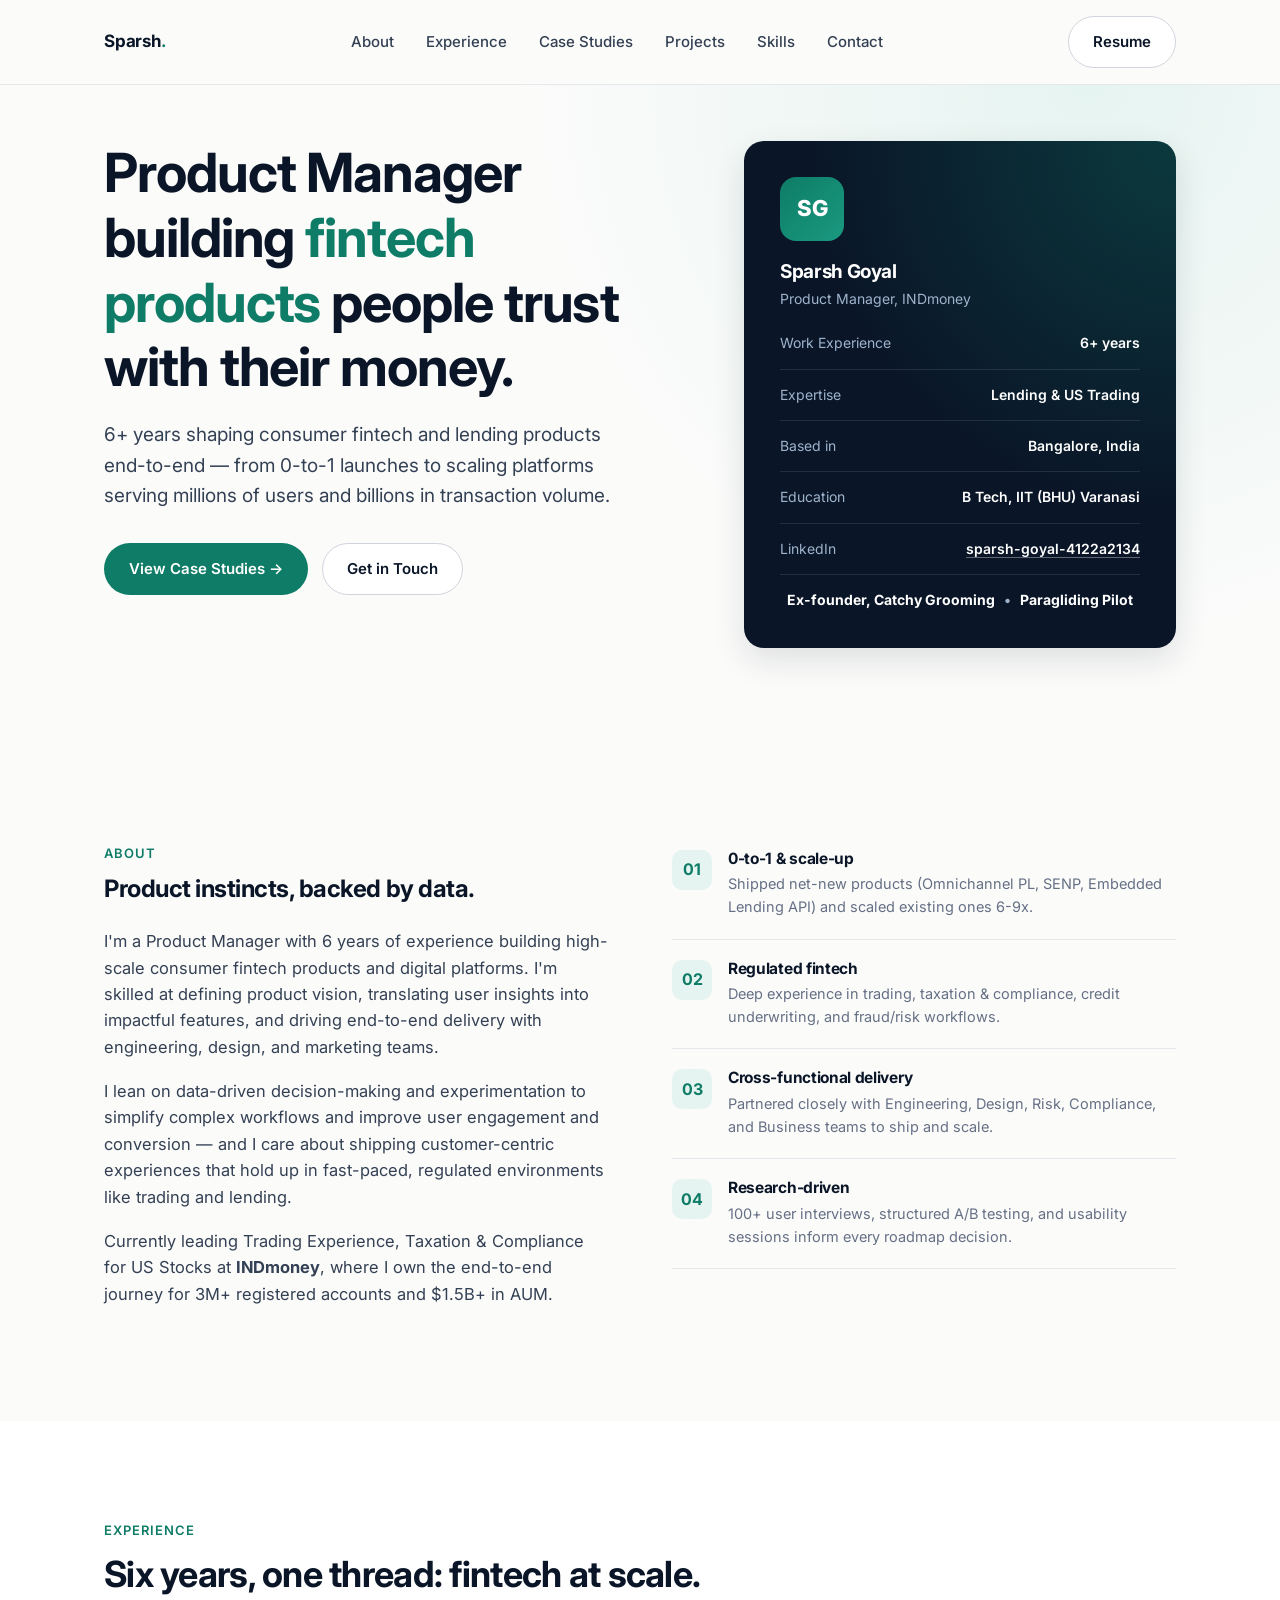
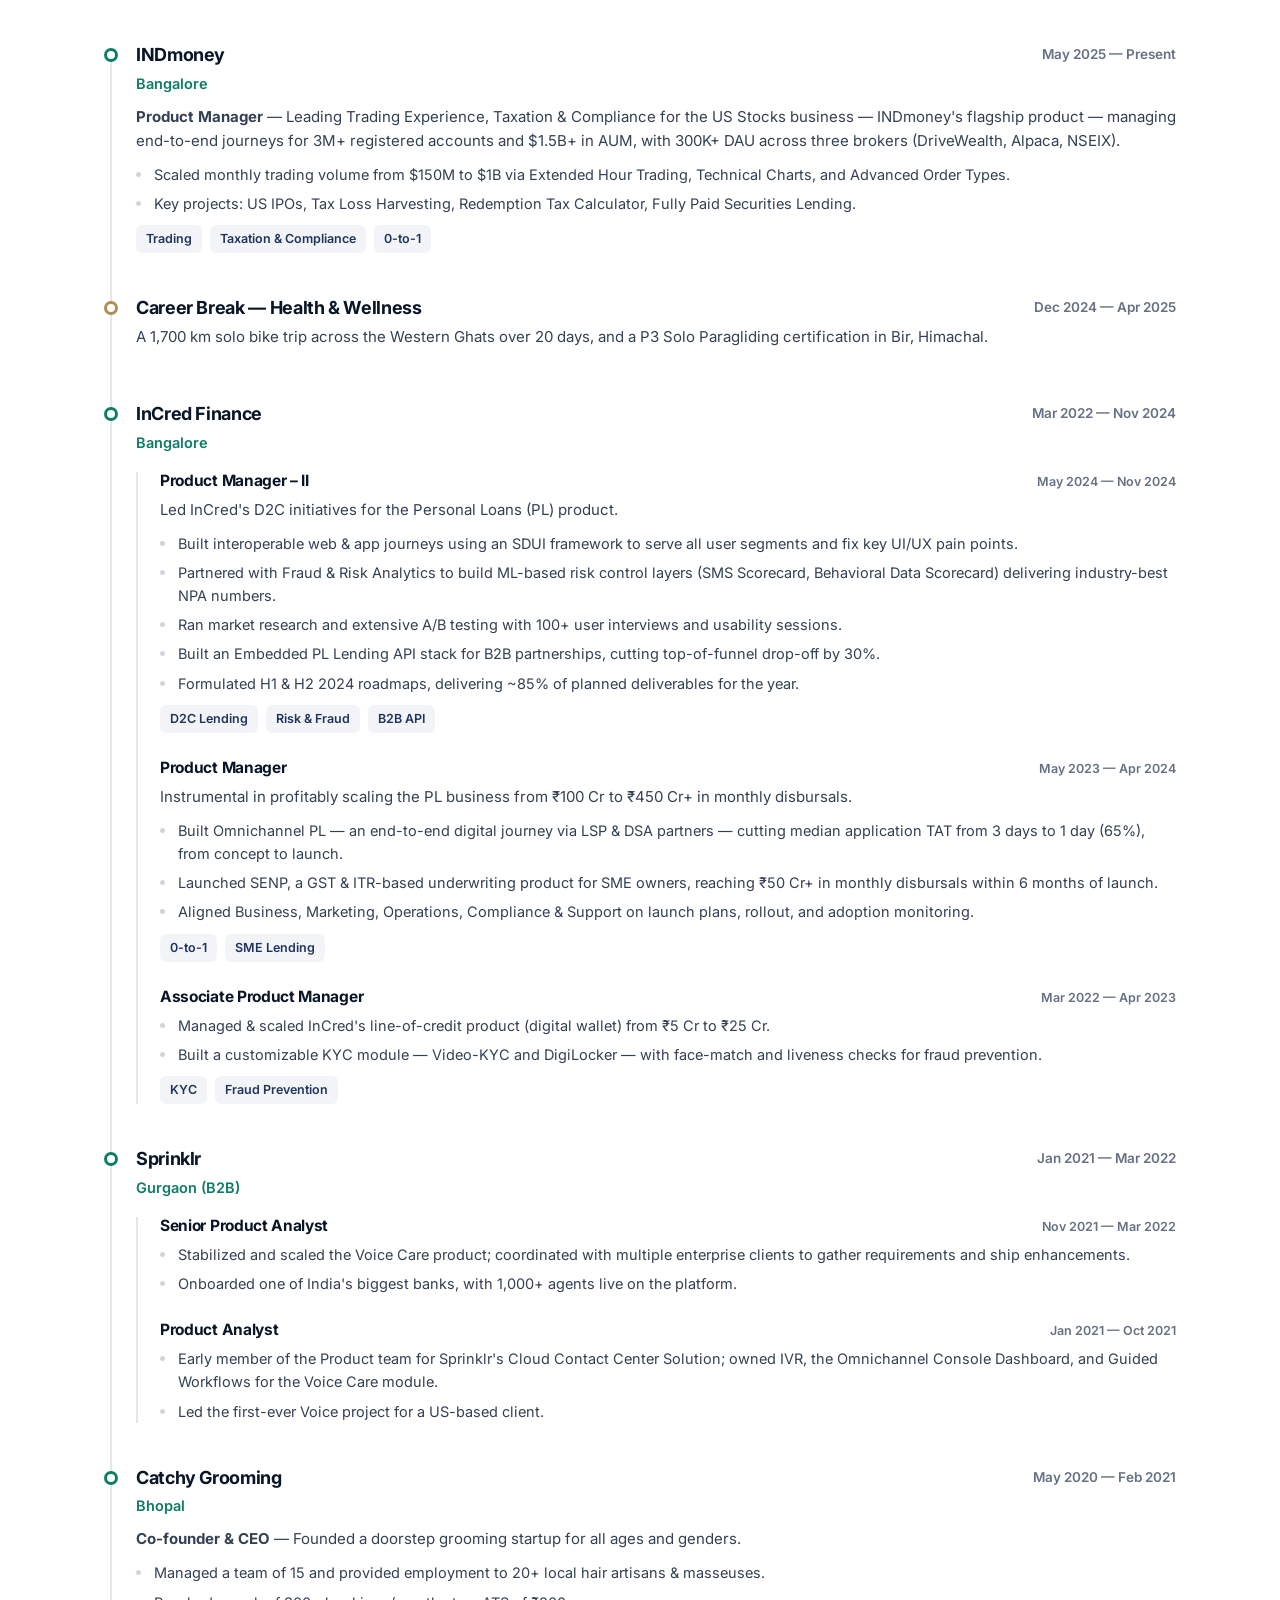
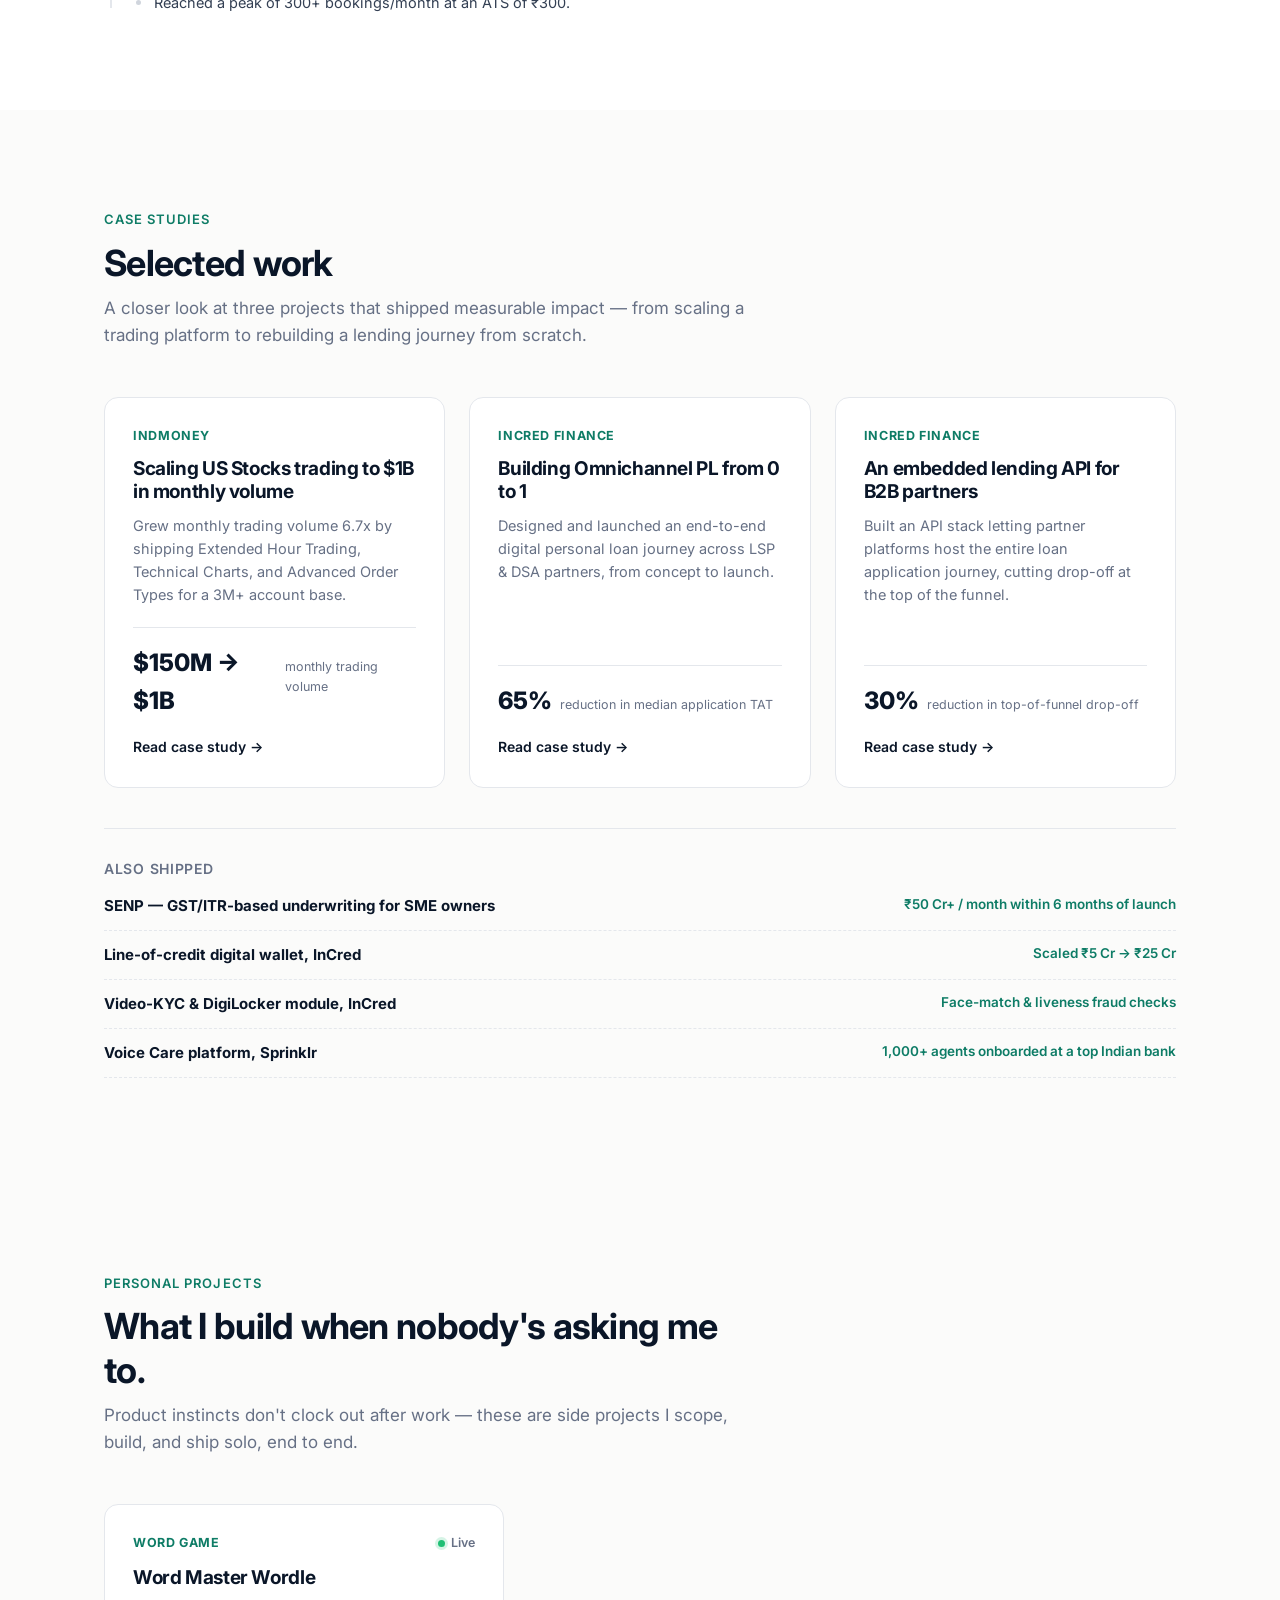
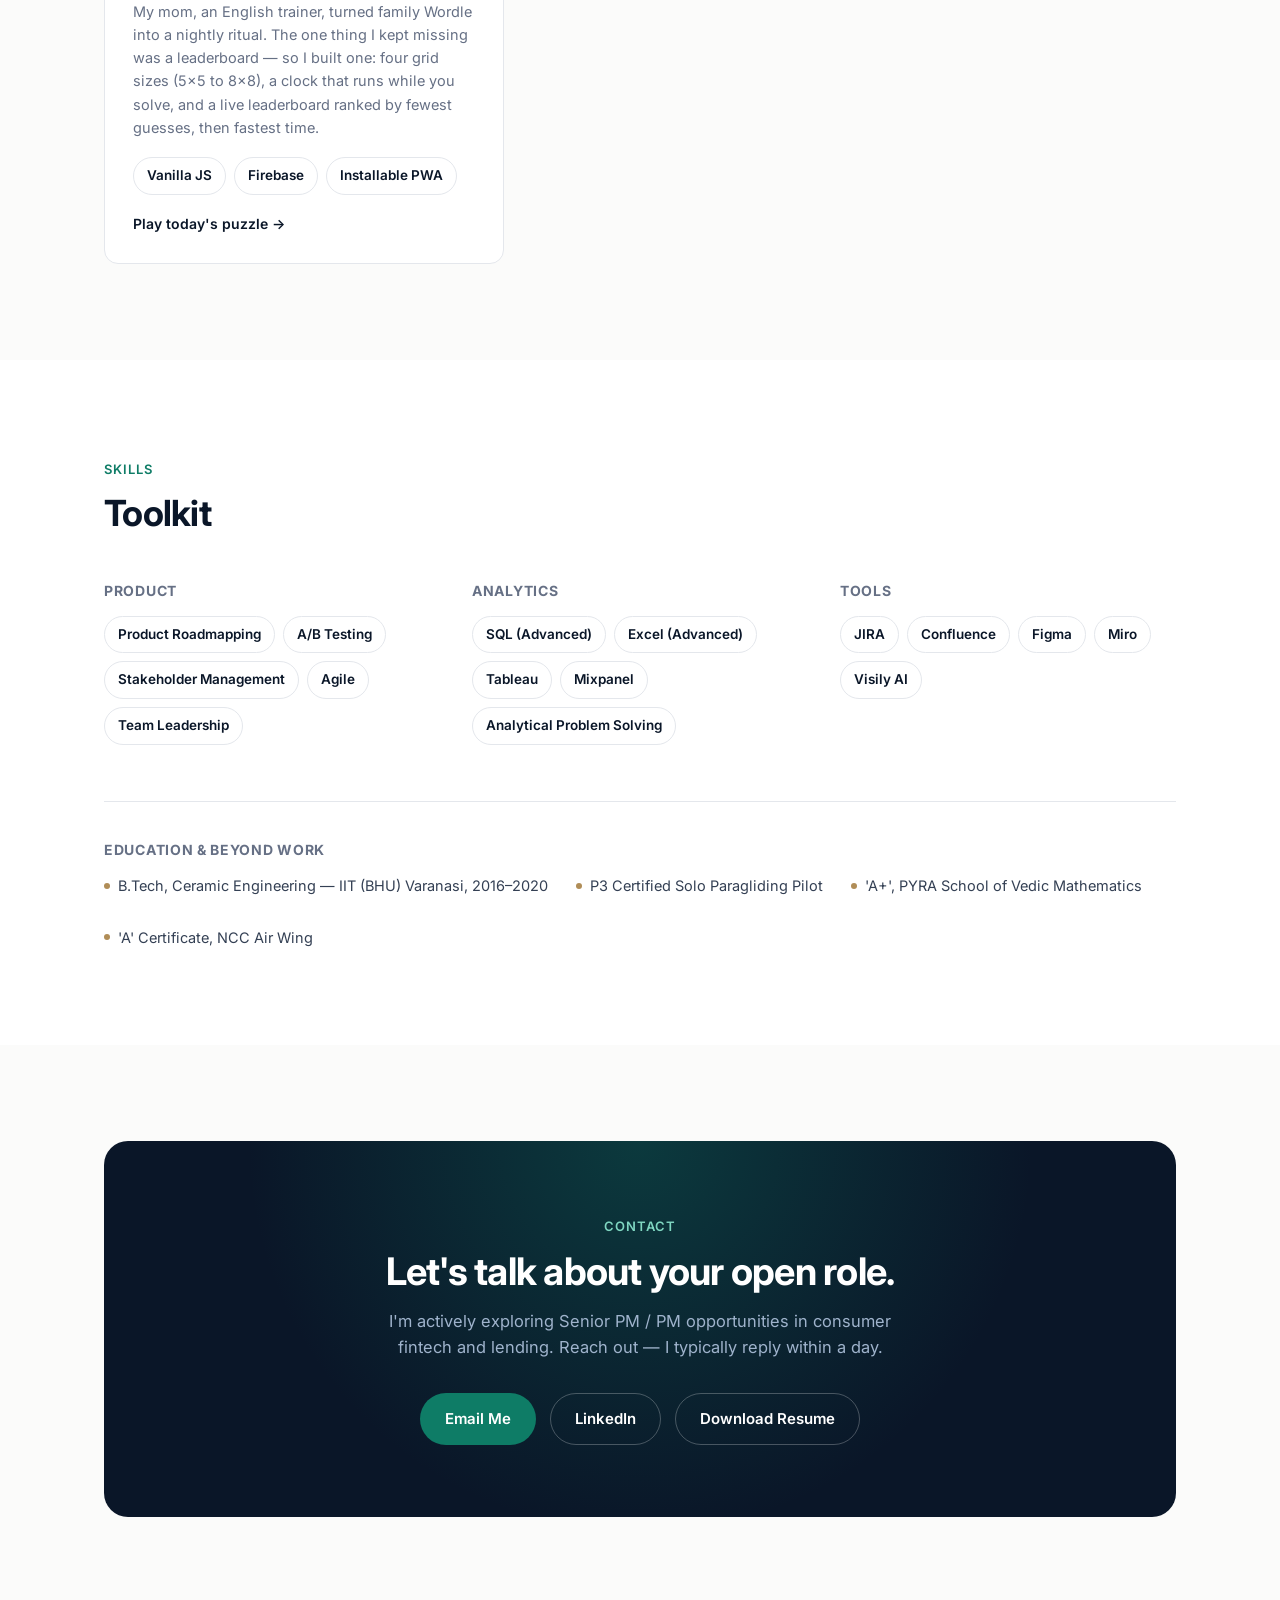
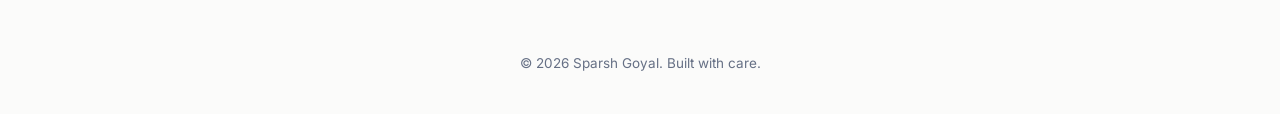
==== commit d95c64a4: "Add a Personal Projects section, linking to Word Master Wordle New "Projects" nav item and section, " ====
--- a/My Portfolio.html
+++ b/My Portfolio.html
@@ -19,6 +19,7 @@
       <a href="#about">About</a>
       <a href="#experience">Experience</a>
       <a href="#work">Case Studies</a>
+      <a href="#projects">Projects</a>
       <a href="#skills">Skills</a>
       <a href="#contact">Contact</a>
       <a href="assets/Sparsh_Goyal_Resume.docx" class="nav-resume-mobile" download>Download Resume</a>
@@ -243,6 +244,33 @@
   </div>
 </section>
 
+<section id="projects">
+  <div class="container">
+    <div class="section-head">
+      <div class="eyebrow">Personal Projects</div>
+      <h2>What I build when nobody's asking me to.</h2>
+      <p>Product instincts don't clock out after work — these are side projects I scope, build, and ship solo, end to end.</p>
+    </div>
+
+    <div class="pp-grid">
+      <a href="https://sparshgoyal.work/wordle/" target="_blank" rel="noopener" class="pp-card">
+        <div class="pp-card-top">
+          <span class="pp-tag">Word Game</span>
+          <span class="pp-live"><span class="dot"></span> Live</span>
+        </div>
+        <h3>Word Master Wordle</h3>
+        <p>My mom, an English trainer, turned family Wordle into a nightly ritual. The one thing I kept missing was a leaderboard — so I built one: four grid sizes (5×5 to 8×8), a clock that runs while you solve, and a live leaderboard ranked by fewest guesses, then fastest time.</p>
+        <div class="pp-stack">
+          <span class="pill">Vanilla JS</span>
+          <span class="pill">Firebase</span>
+          <span class="pill">Installable PWA</span>
+        </div>
+        <span class="cs-link">Play today's puzzle →</span>
+      </a>
+    </div>
+  </div>
+</section>
+
 <section id="skills" style="background:var(--white);">
   <div class="container">
     <div class="section-head">
--- a/css/style.css
+++ b/css/style.css
@@ -335,6 +335,30 @@
 .beyond-item{font-size:14.5px;color:var(--slate-700);display:flex;align-items:center;gap:8px;}
 .beyond-item .dot{width:6px;height:6px;border-radius:50%;background:var(--gold);}
 
+/* ---------- Personal Projects ---------- */
+.pp-grid{display:flex;flex-wrap:wrap;gap:24px;}
+.pp-card{
+  background:var(--white);
+  border:1px solid var(--slate-200);
+  border-radius:var(--radius);
+  padding:28px;
+  flex:1 1 320px;
+  max-width:400px;
+  display:flex;flex-direction:column;
+  transition:transform .18s ease, box-shadow .18s ease, border-color .18s ease;
+}
+.pp-card:hover{transform:translateY(-4px);box-shadow:var(--shadow-lg);border-color:transparent;}
+.pp-card-top{display:flex;align-items:center;justify-content:space-between;margin-bottom:14px;}
+.pp-tag{
+  font-size:12.5px;font-weight:700;letter-spacing:0.05em;text-transform:uppercase;
+  color:var(--accent);
+}
+.pp-live{display:inline-flex;align-items:center;gap:6px;font-size:12.5px;font-weight:600;color:var(--slate-500);}
+.pp-live .dot{width:7px;height:7px;border-radius:50%;background:#1fbf75;box-shadow:0 0 0 3px rgba(31,191,117,0.18);}
+.pp-card h3{font-size:19px;margin-bottom:10px;}
+.pp-card p{font-size:14.5px;color:var(--slate-500);margin-bottom:18px;flex-grow:1;}
+.pp-stack{display:flex;flex-wrap:wrap;gap:8px;margin-bottom:18px;}
+
 /* ---------- Contact / footer ---------- */
 .contact{
   background:var(--navy-950);
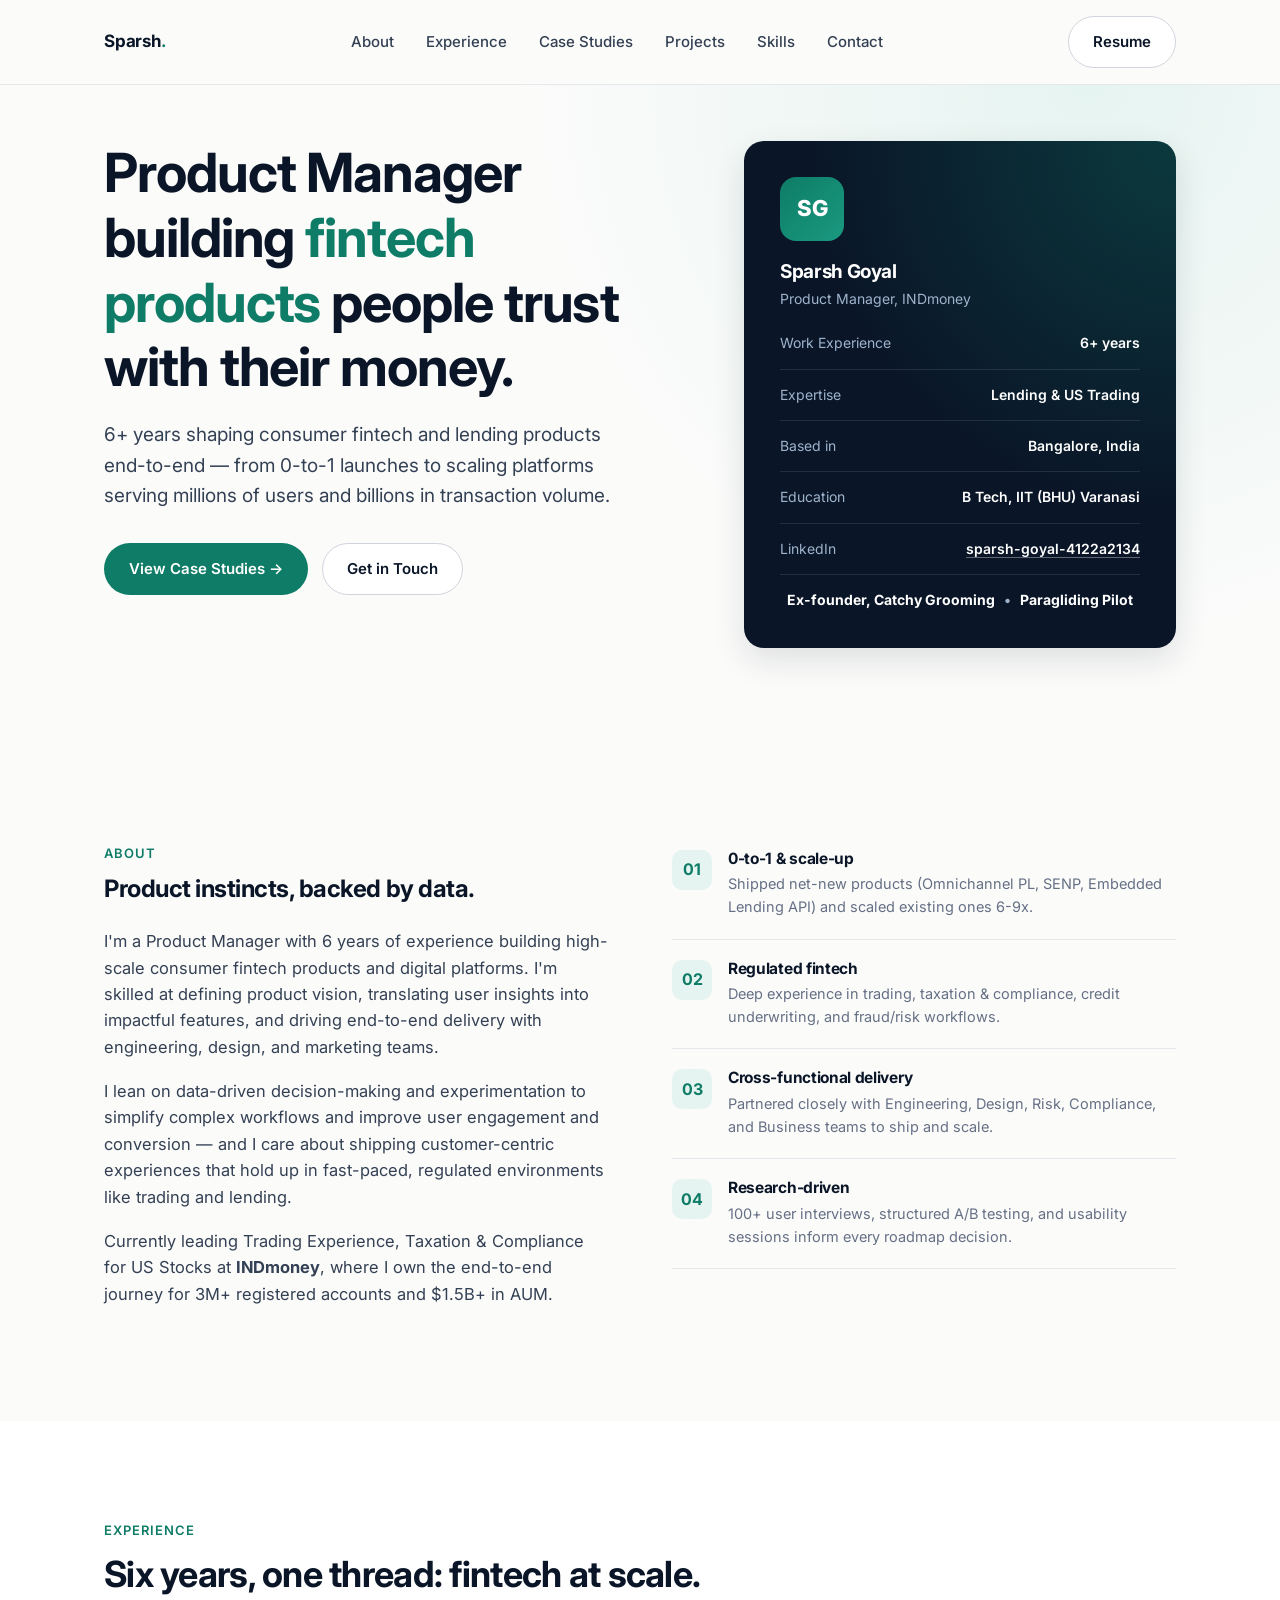
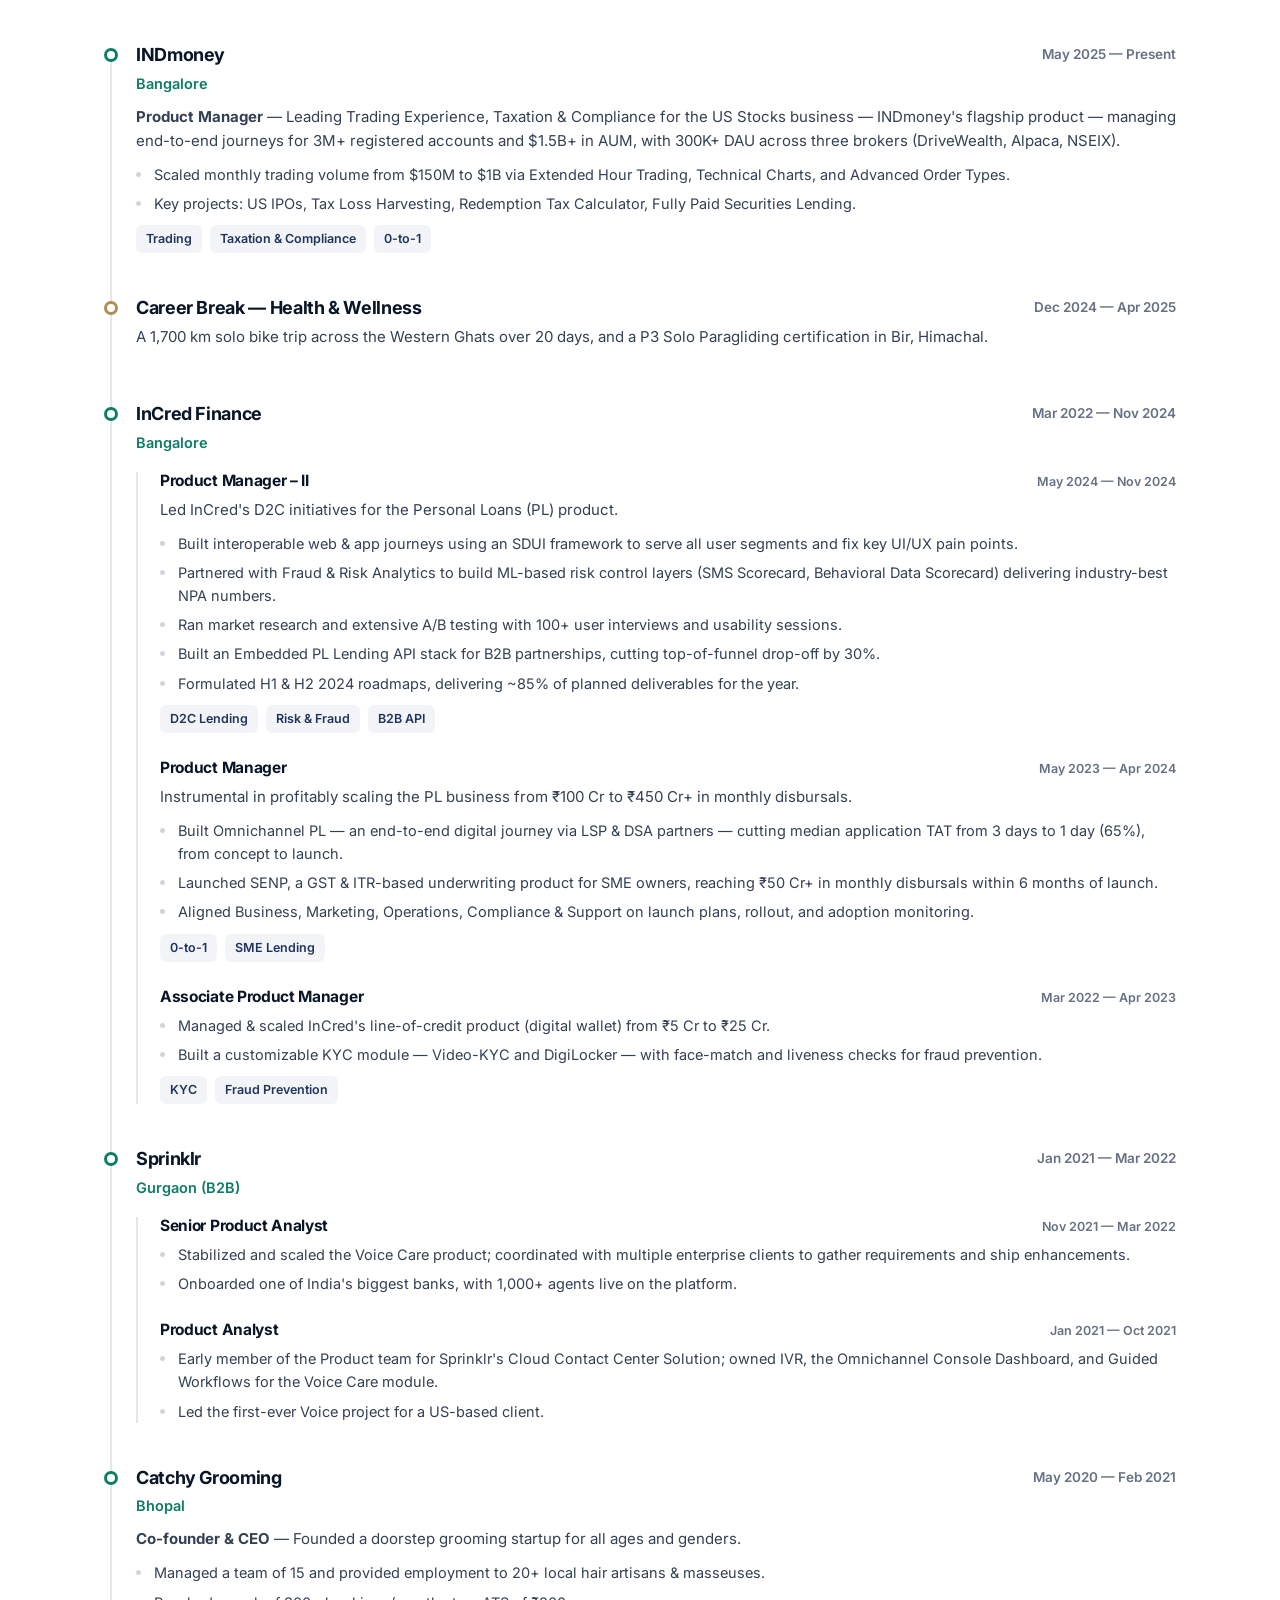
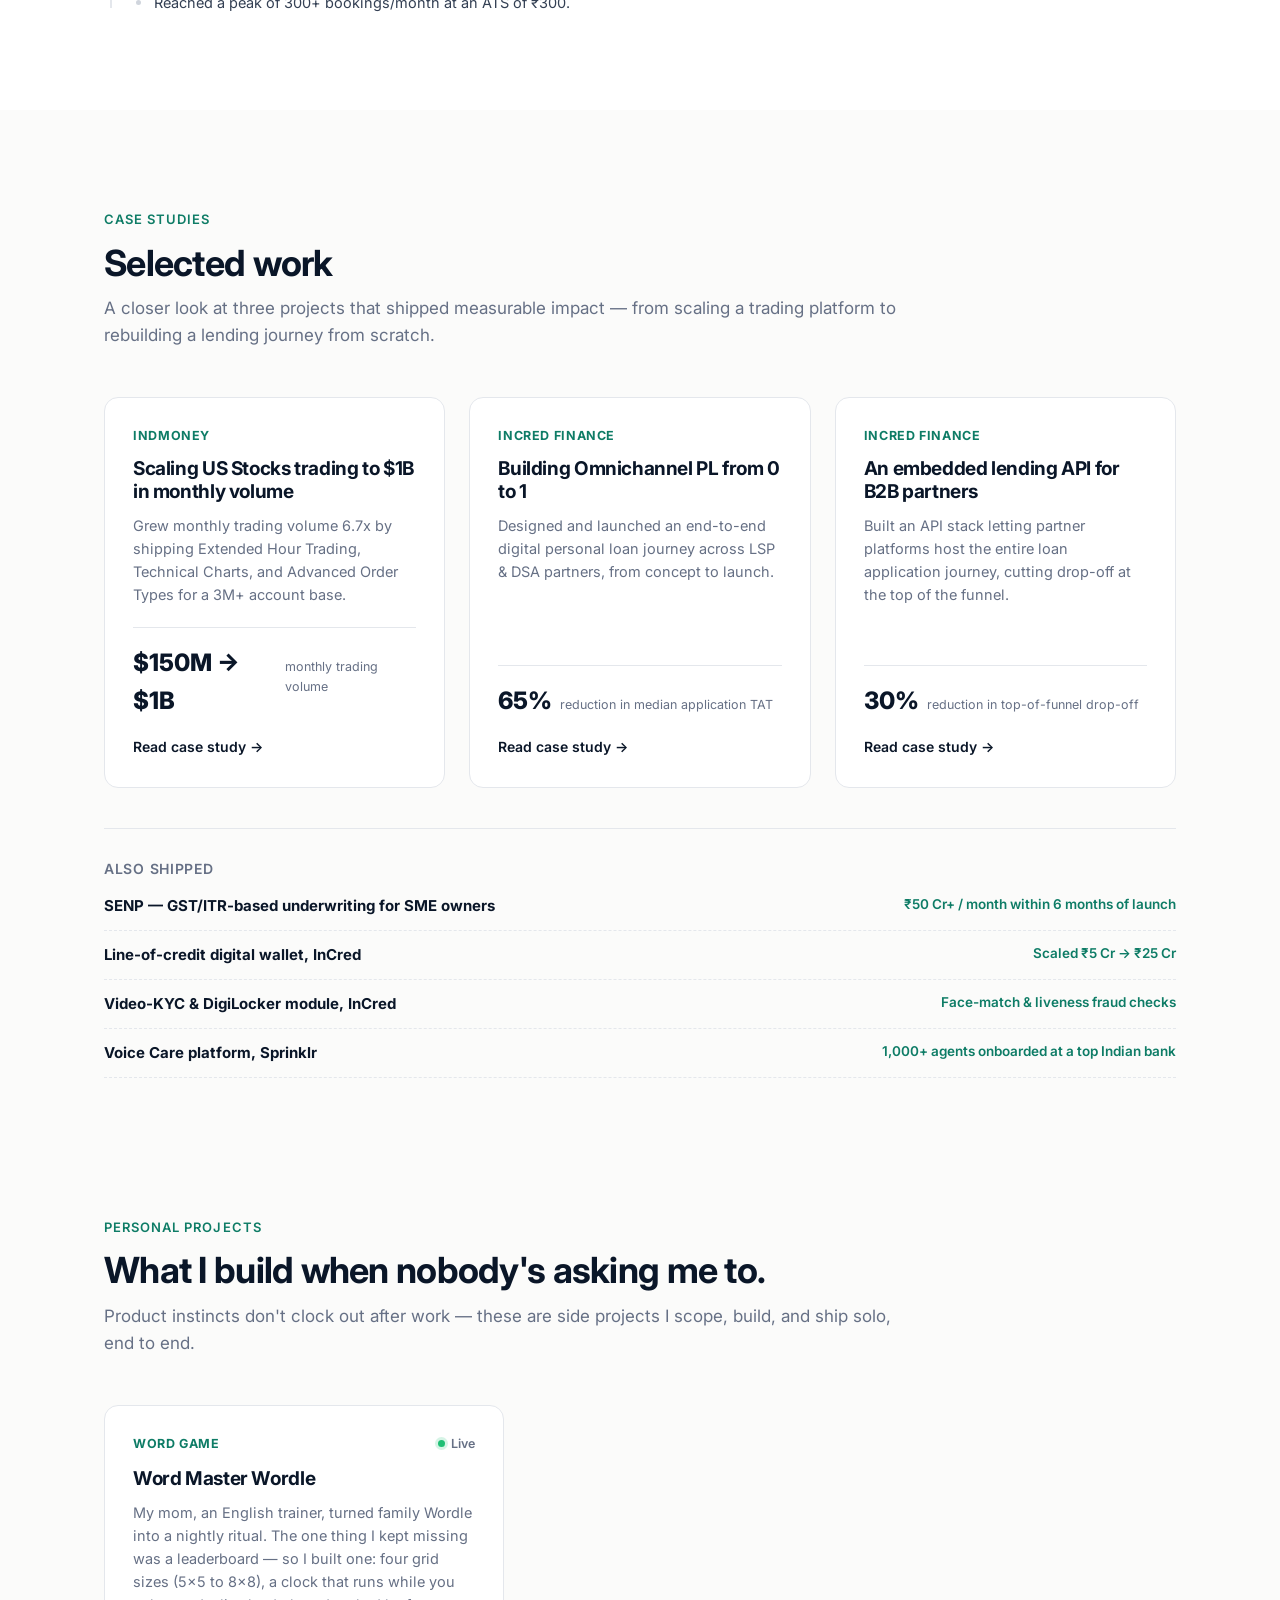
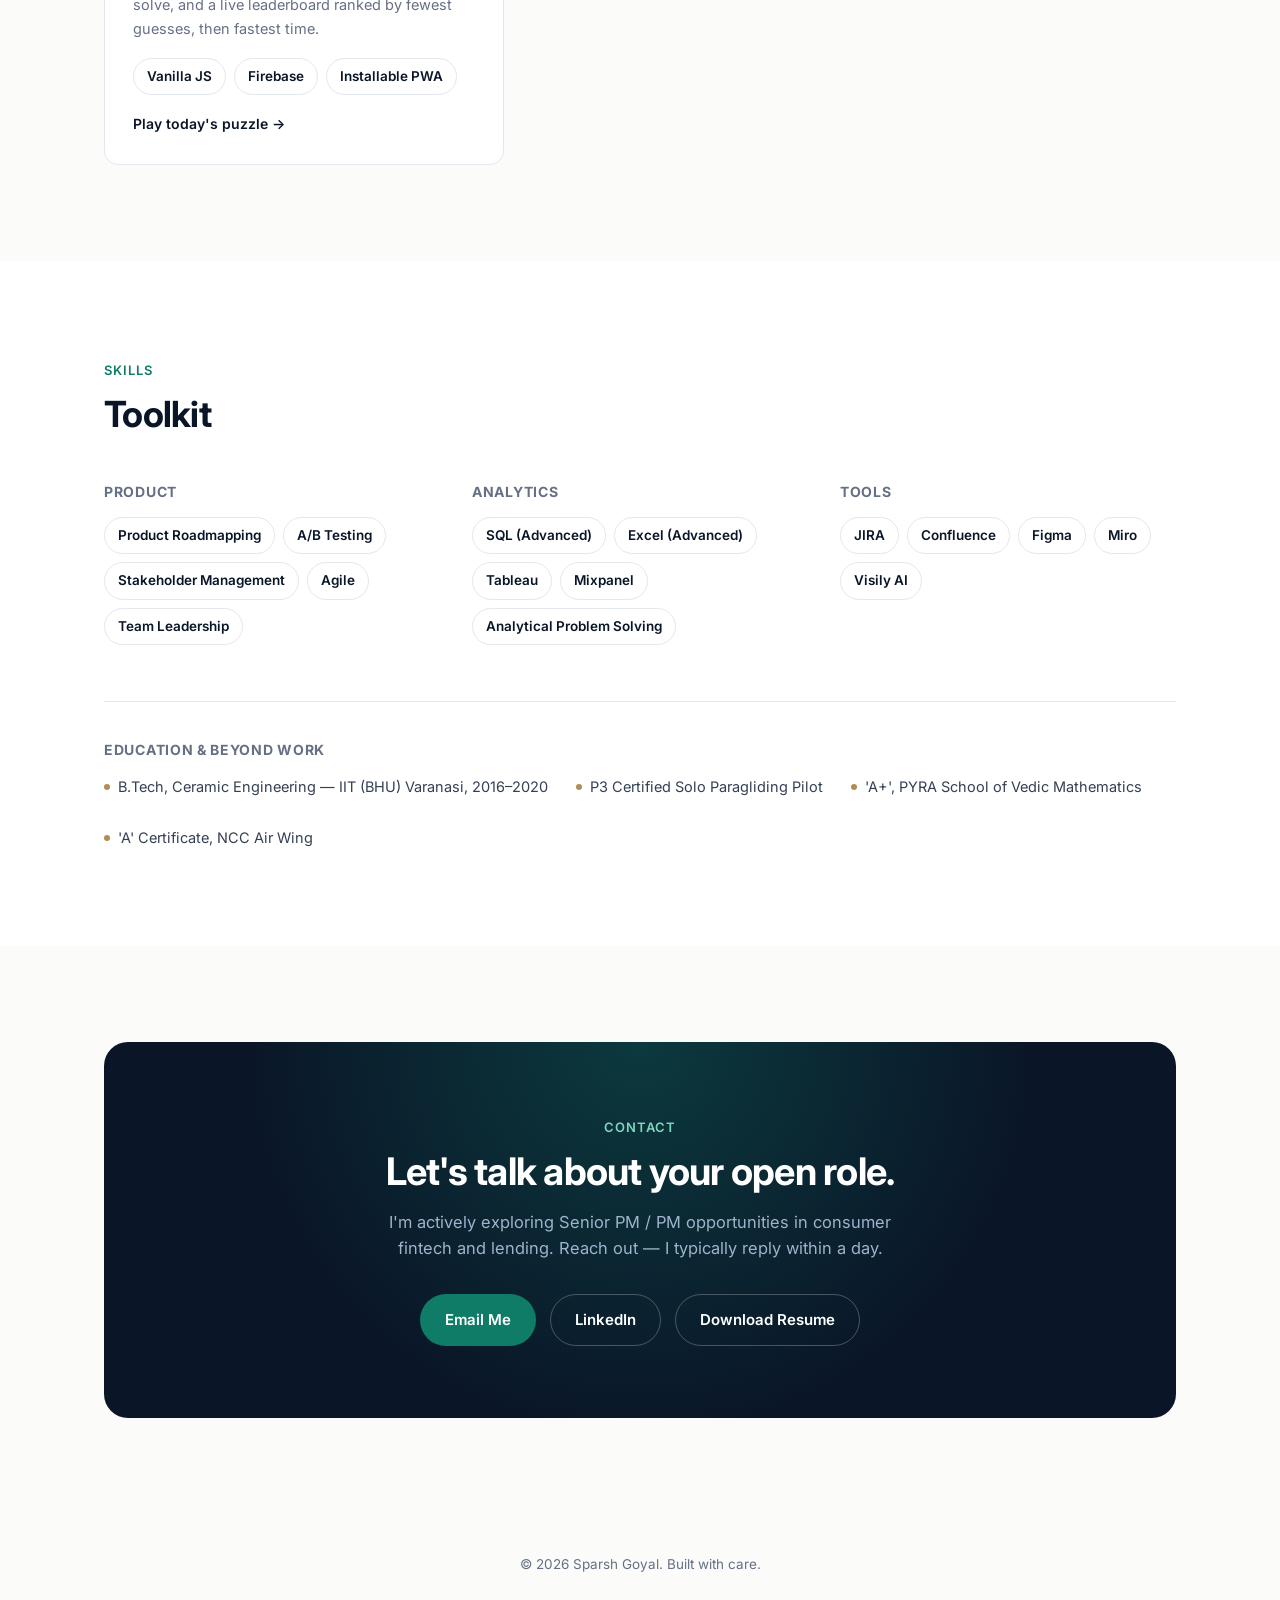
==== commit 4155f040: "Tighten the gap above the Personal Projects section Default section padding (96px top+bottom) stacke" ====
--- a/My Portfolio.html
+++ b/My Portfolio.html
@@ -244,7 +244,7 @@
   </div>
 </section>
 
-<section id="projects">
+<section id="projects" style="padding-top:40px;">
   <div class="container">
     <div class="section-head">
       <div class="eyebrow">Personal Projects</div>
--- a/css/style.css
+++ b/css/style.css
@@ -64,7 +64,7 @@
 }
 
 .section-head{
-  max-width:640px;
+  max-width:820px;
   margin-bottom:48px;
 }
 .section-head h2{font-size:clamp(28px,3.5vw,36px);}
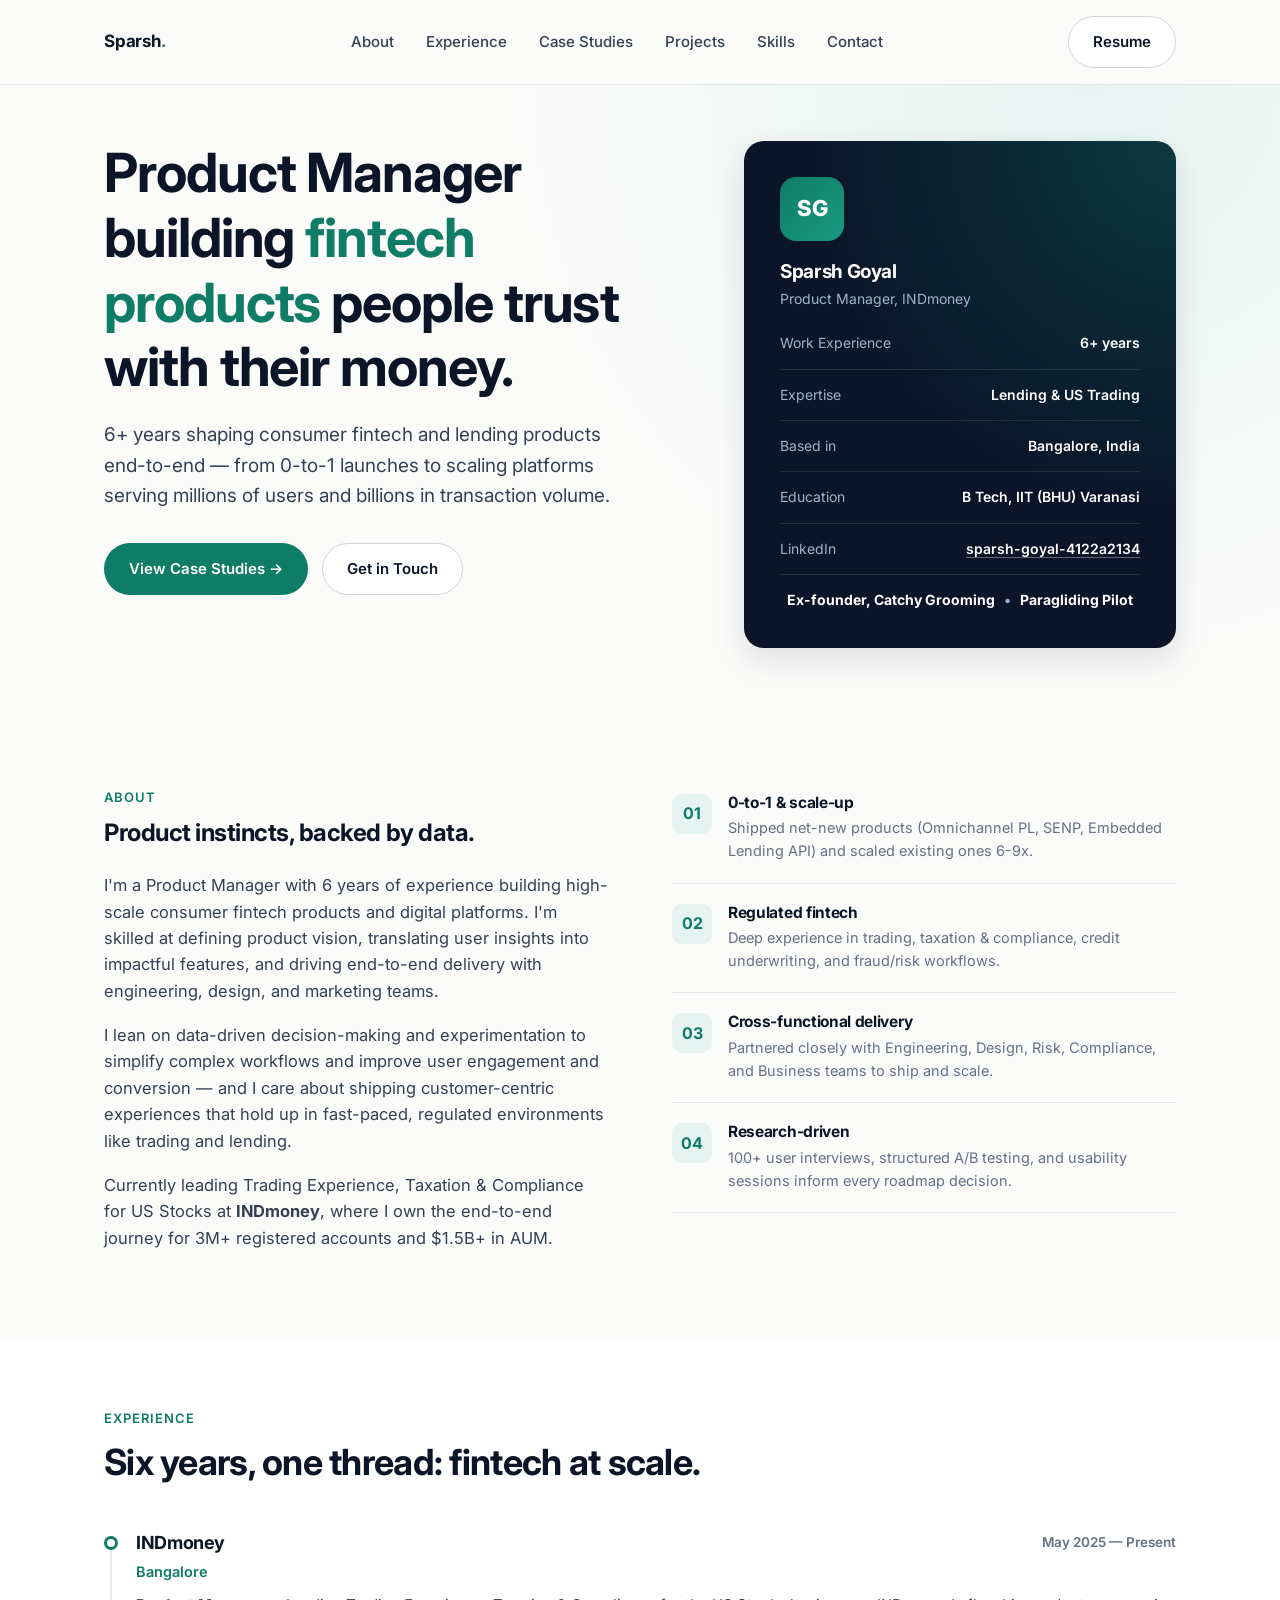
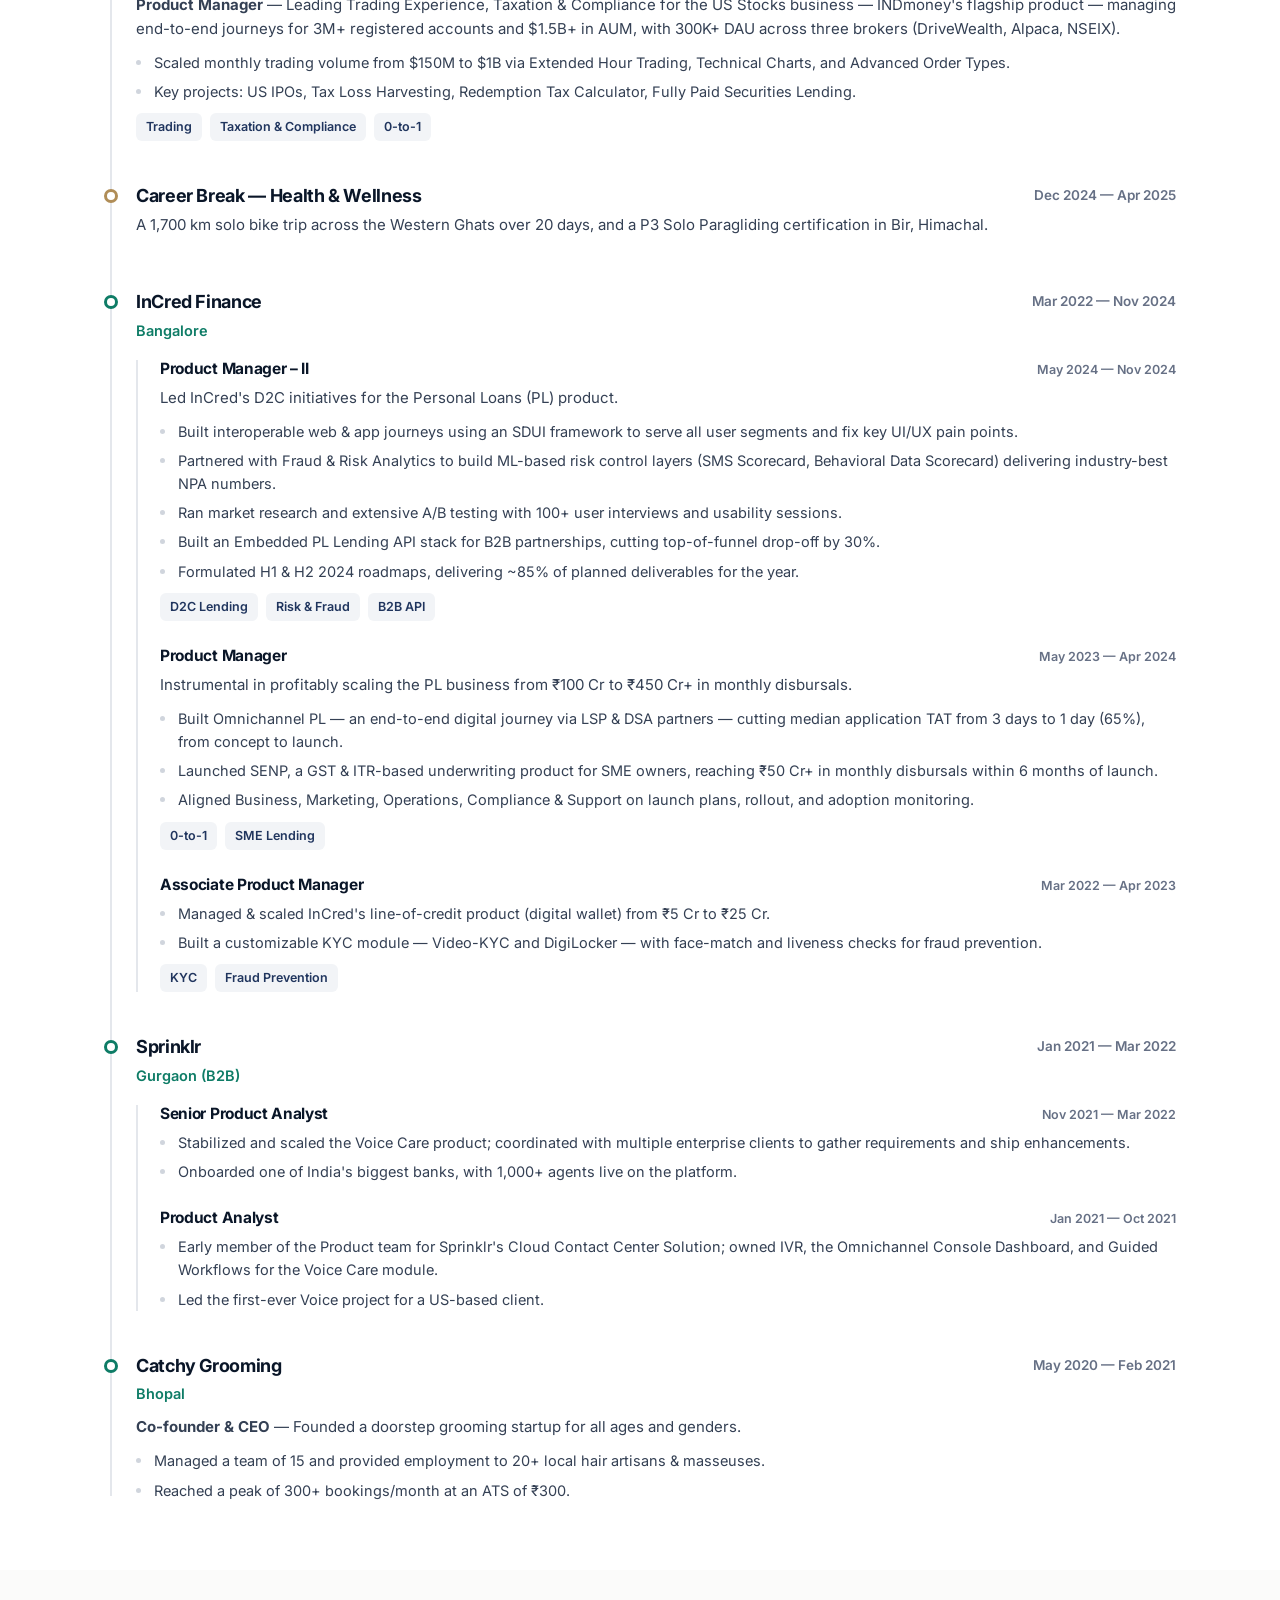
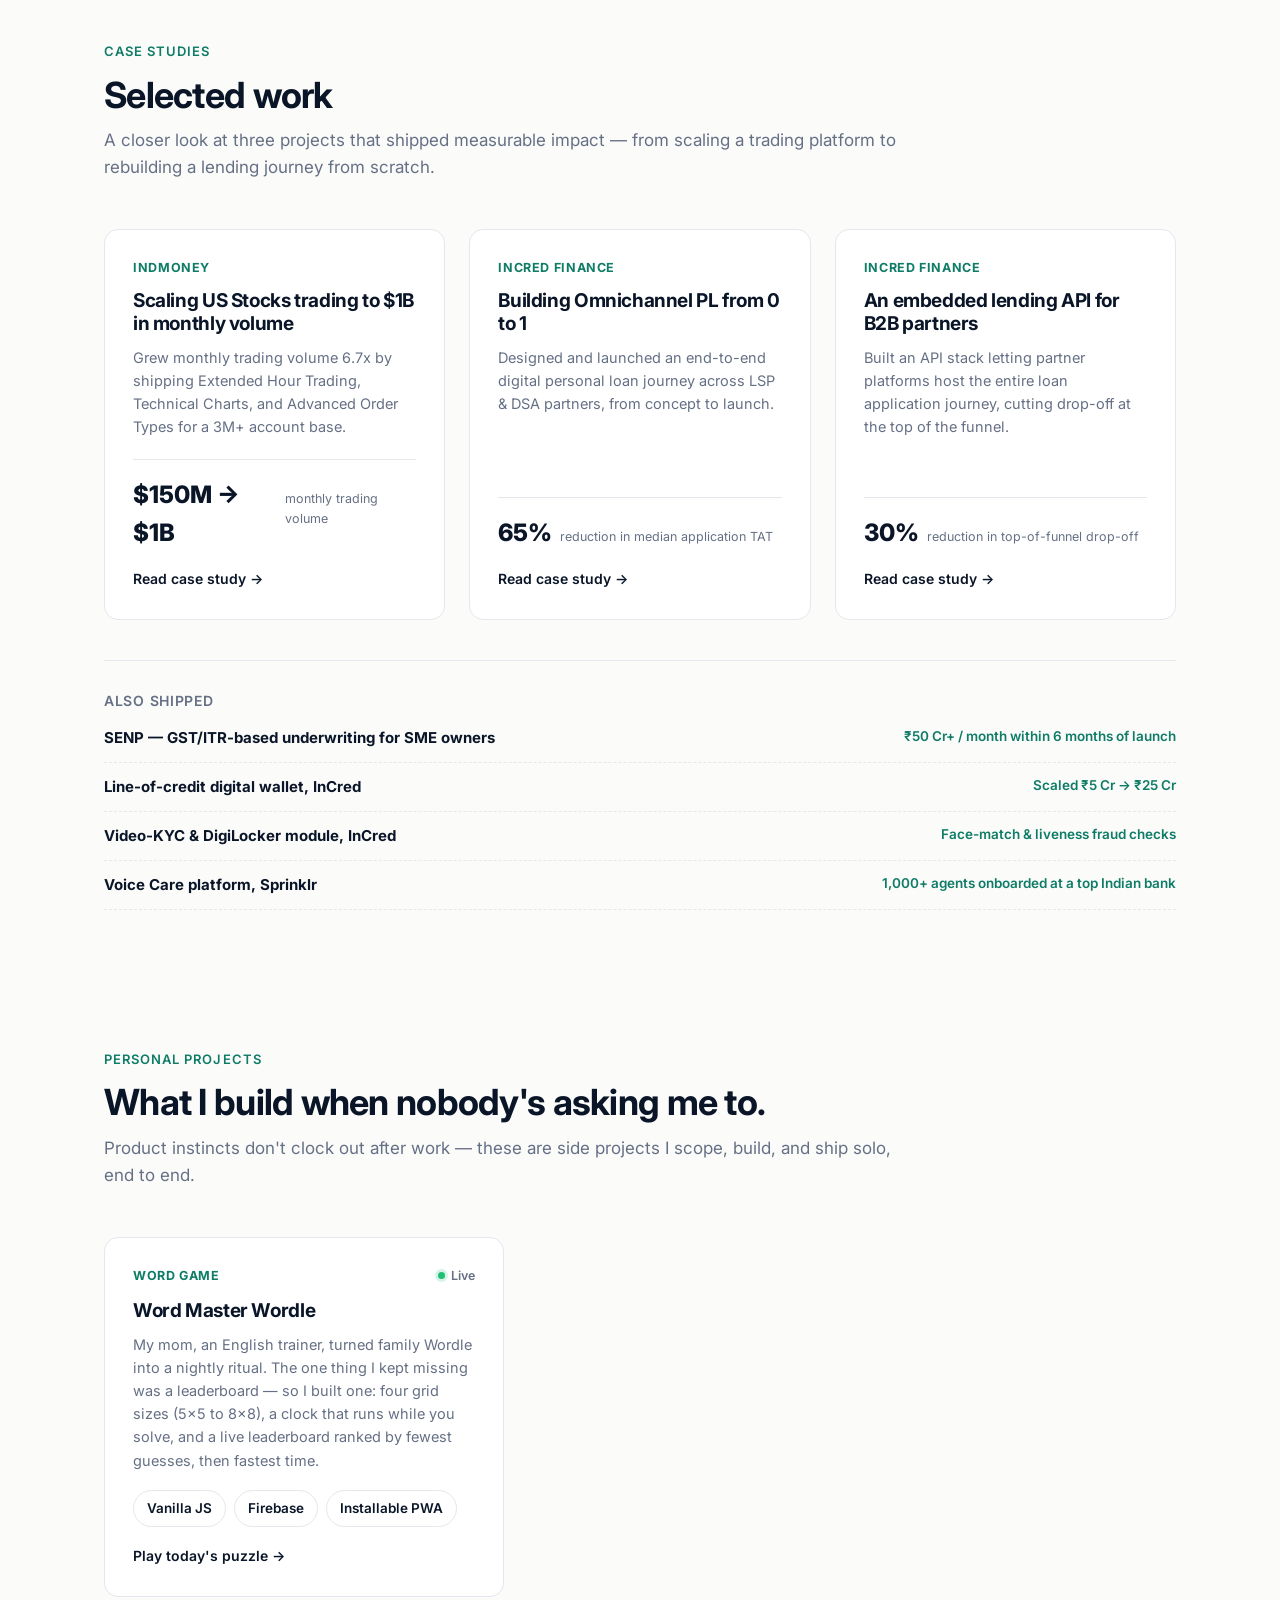
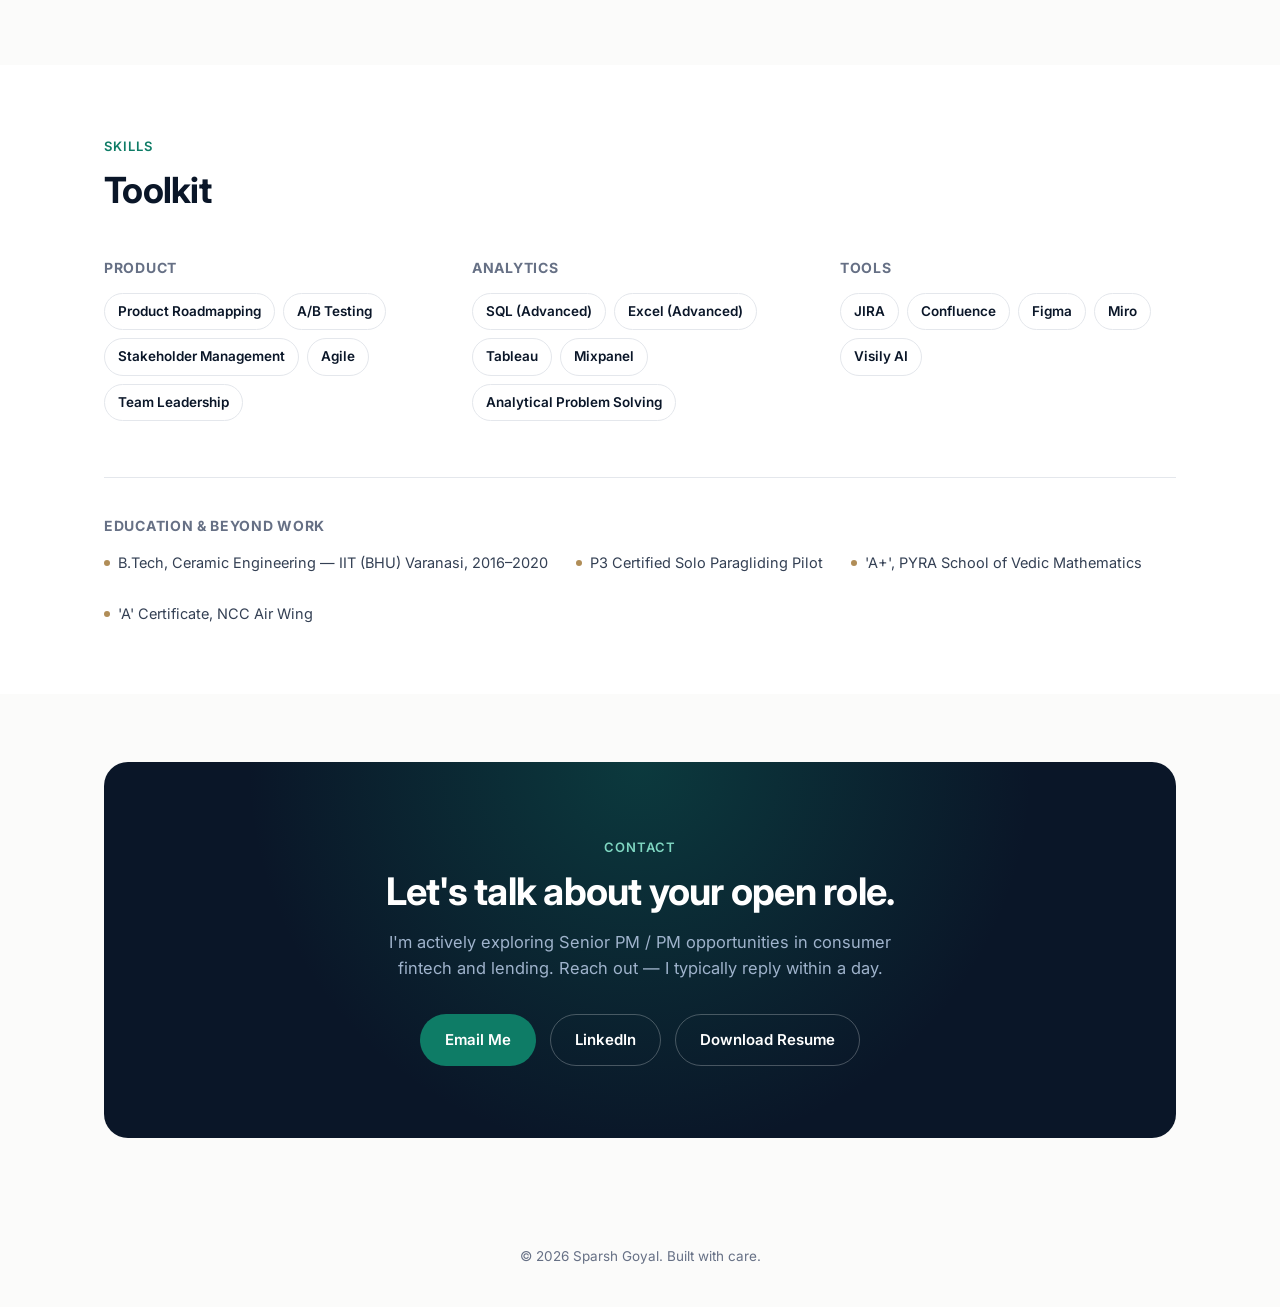
==== commit bb812dee: "Tighten vertical spacing between all sections The 96px (desktop) / 64px (mobile) section padding sta" ====
--- a/My Portfolio.html
+++ b/My Portfolio.html
@@ -244,7 +244,7 @@
   </div>
 </section>
 
-<section id="projects" style="padding-top:40px;">
+<section id="projects">
   <div class="container">
     <div class="section-head">
       <div class="eyebrow">Personal Projects</div>
--- a/css/style.css
+++ b/css/style.css
@@ -70,8 +70,8 @@
 .section-head h2{font-size:clamp(28px,3.5vw,36px);}
 .section-head p{color:var(--slate-500);font-size:17px;margin-top:10px;}
 
-section{padding:96px 0;}
-@media (max-width:768px){section{padding:64px 0;}}
+section{padding:68px 0;}
+@media (max-width:768px){section{padding:48px 0;}}
 
 /* ---------- Buttons ---------- */
 .btn{
@@ -137,7 +137,7 @@
 
 /* ---------- Hero ---------- */
 .hero{
-  padding:56px 0 96px;
+  padding:56px 0 68px;
   background:
     radial-gradient(circle at 85% 0%, var(--accent-light) 0%, transparent 45%),
     var(--paper);
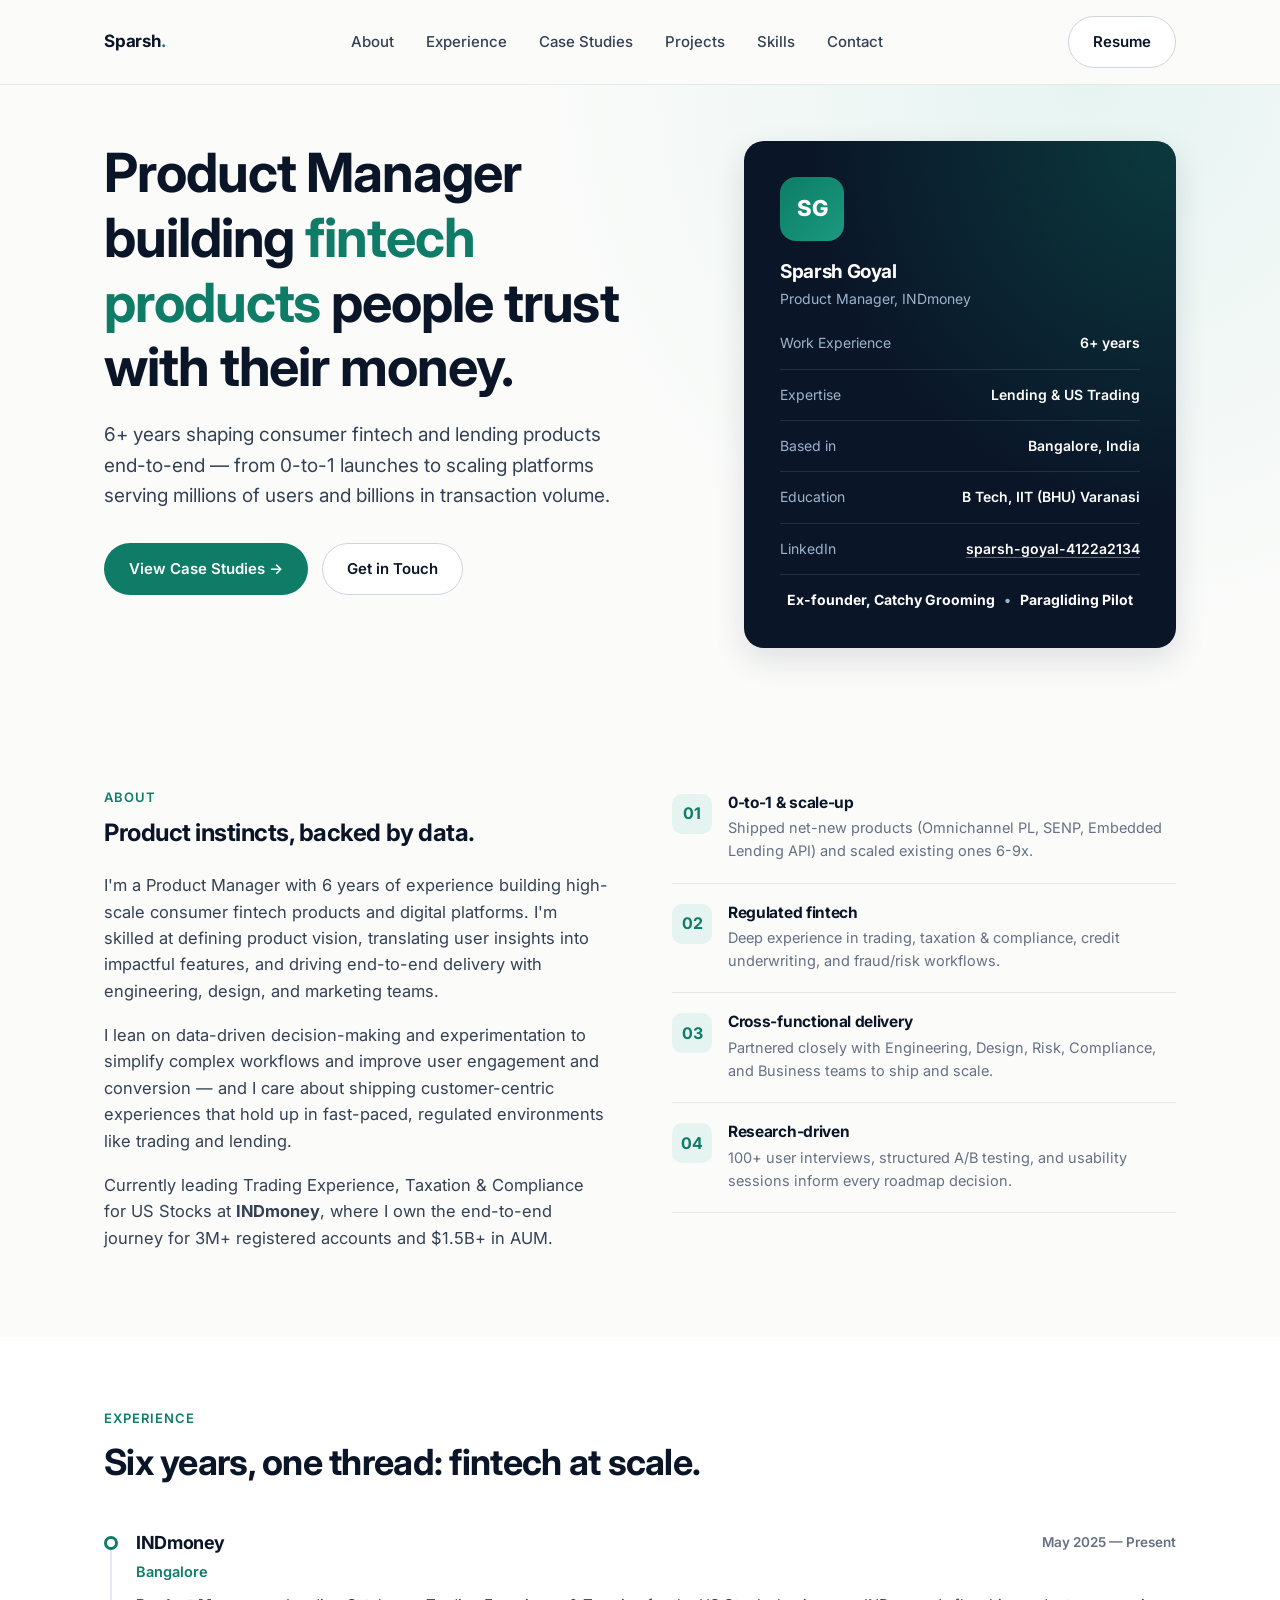
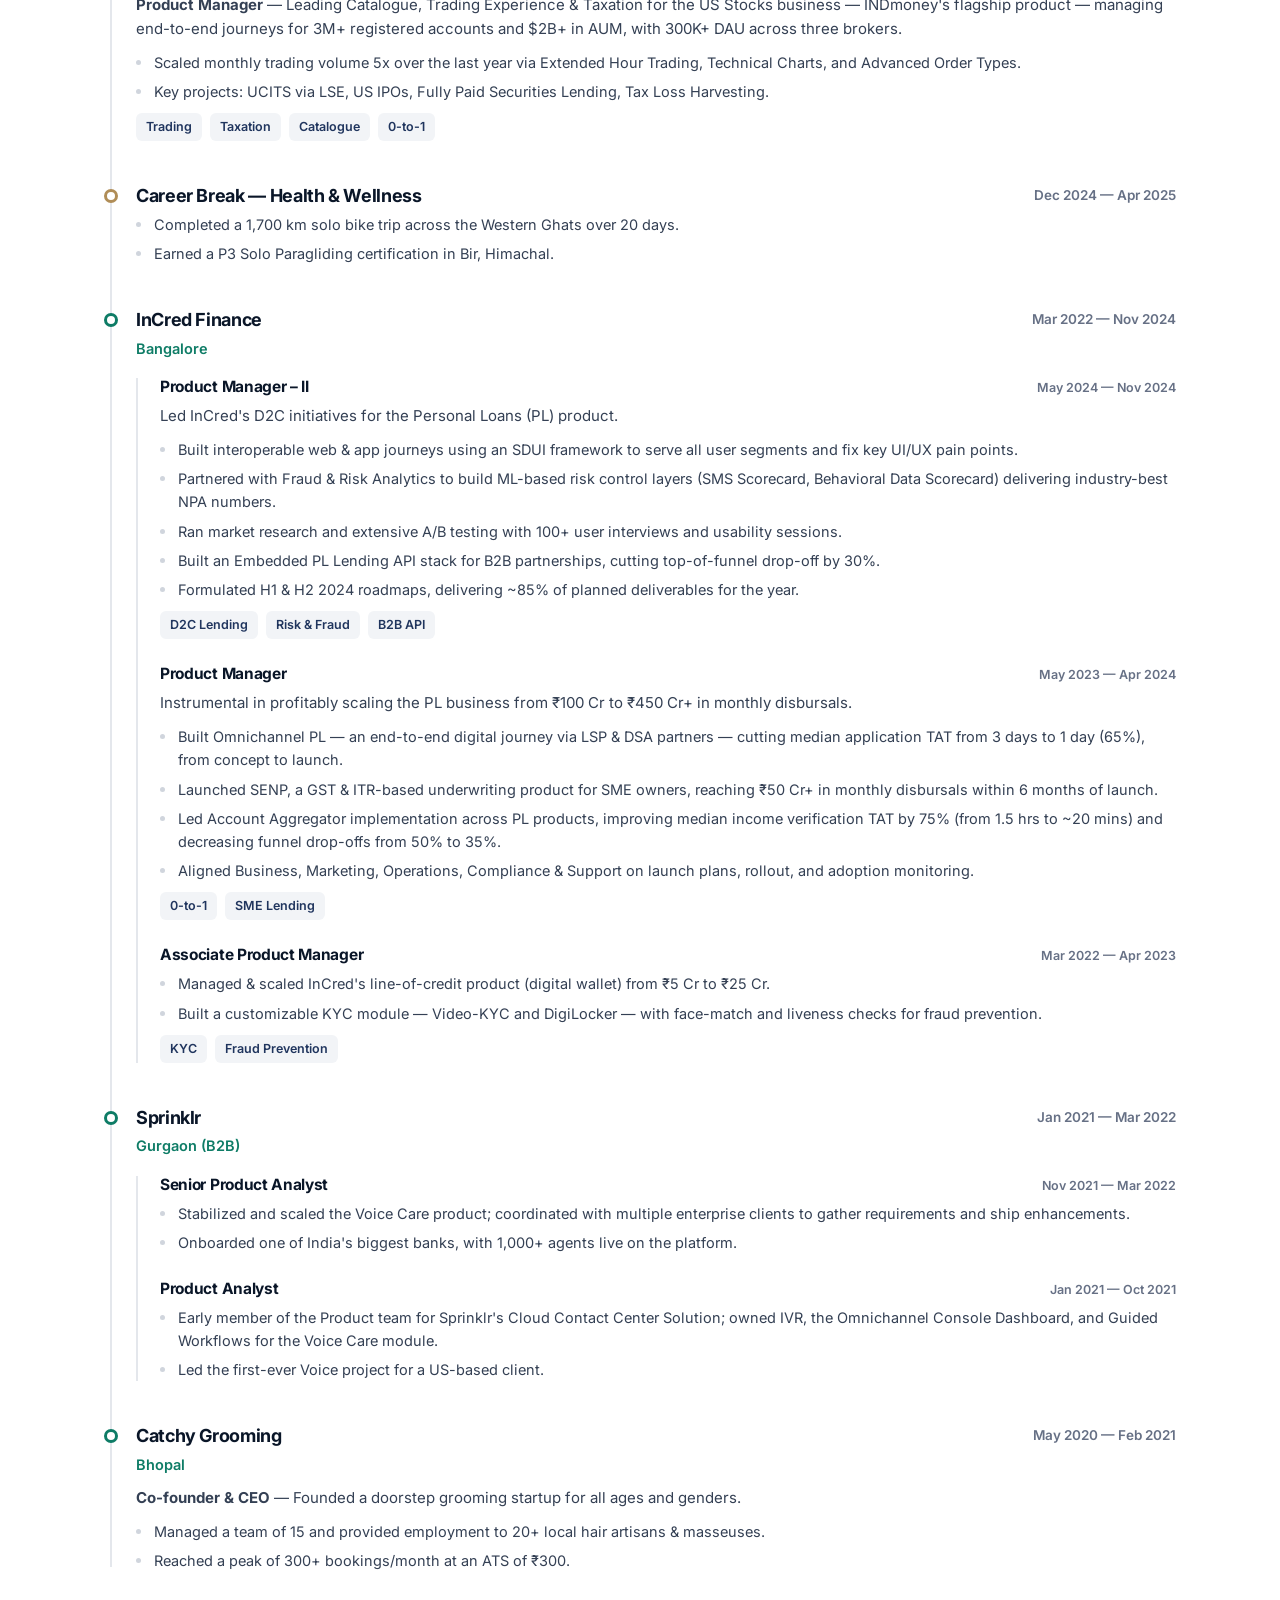
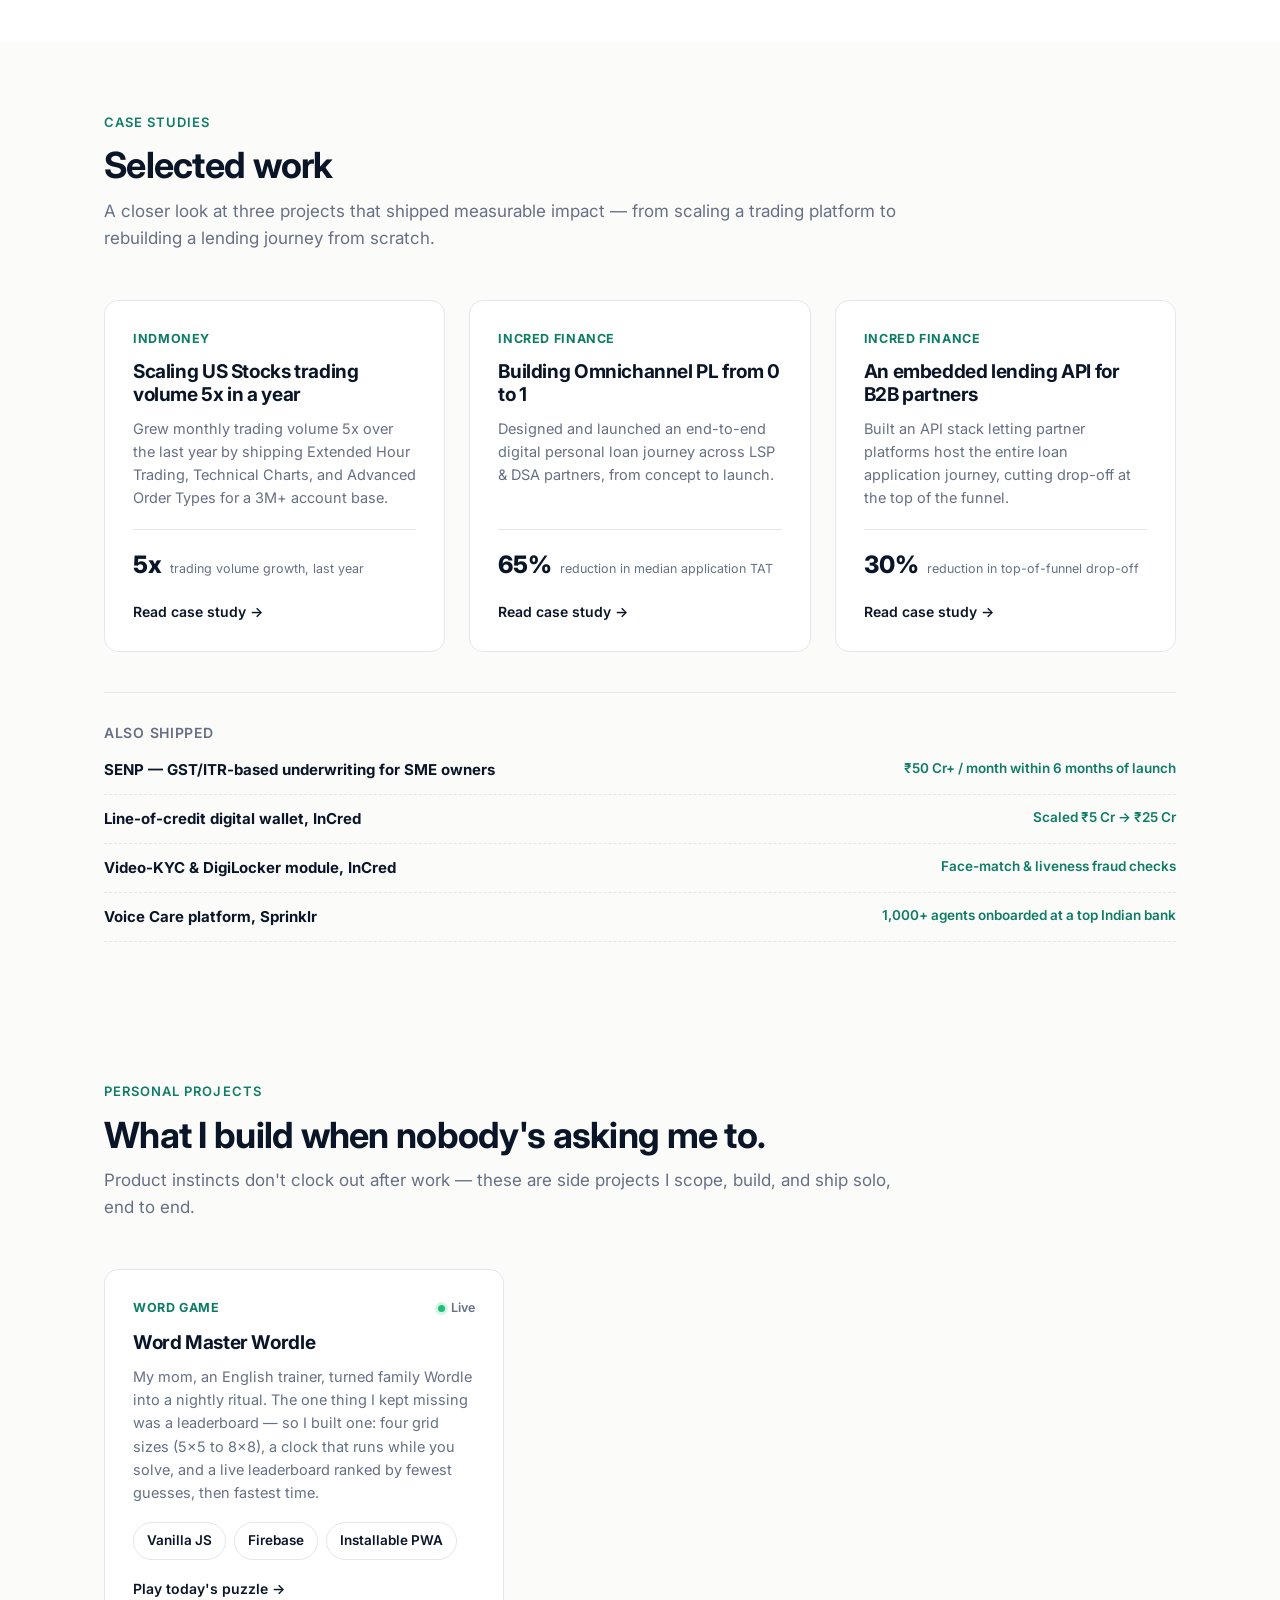
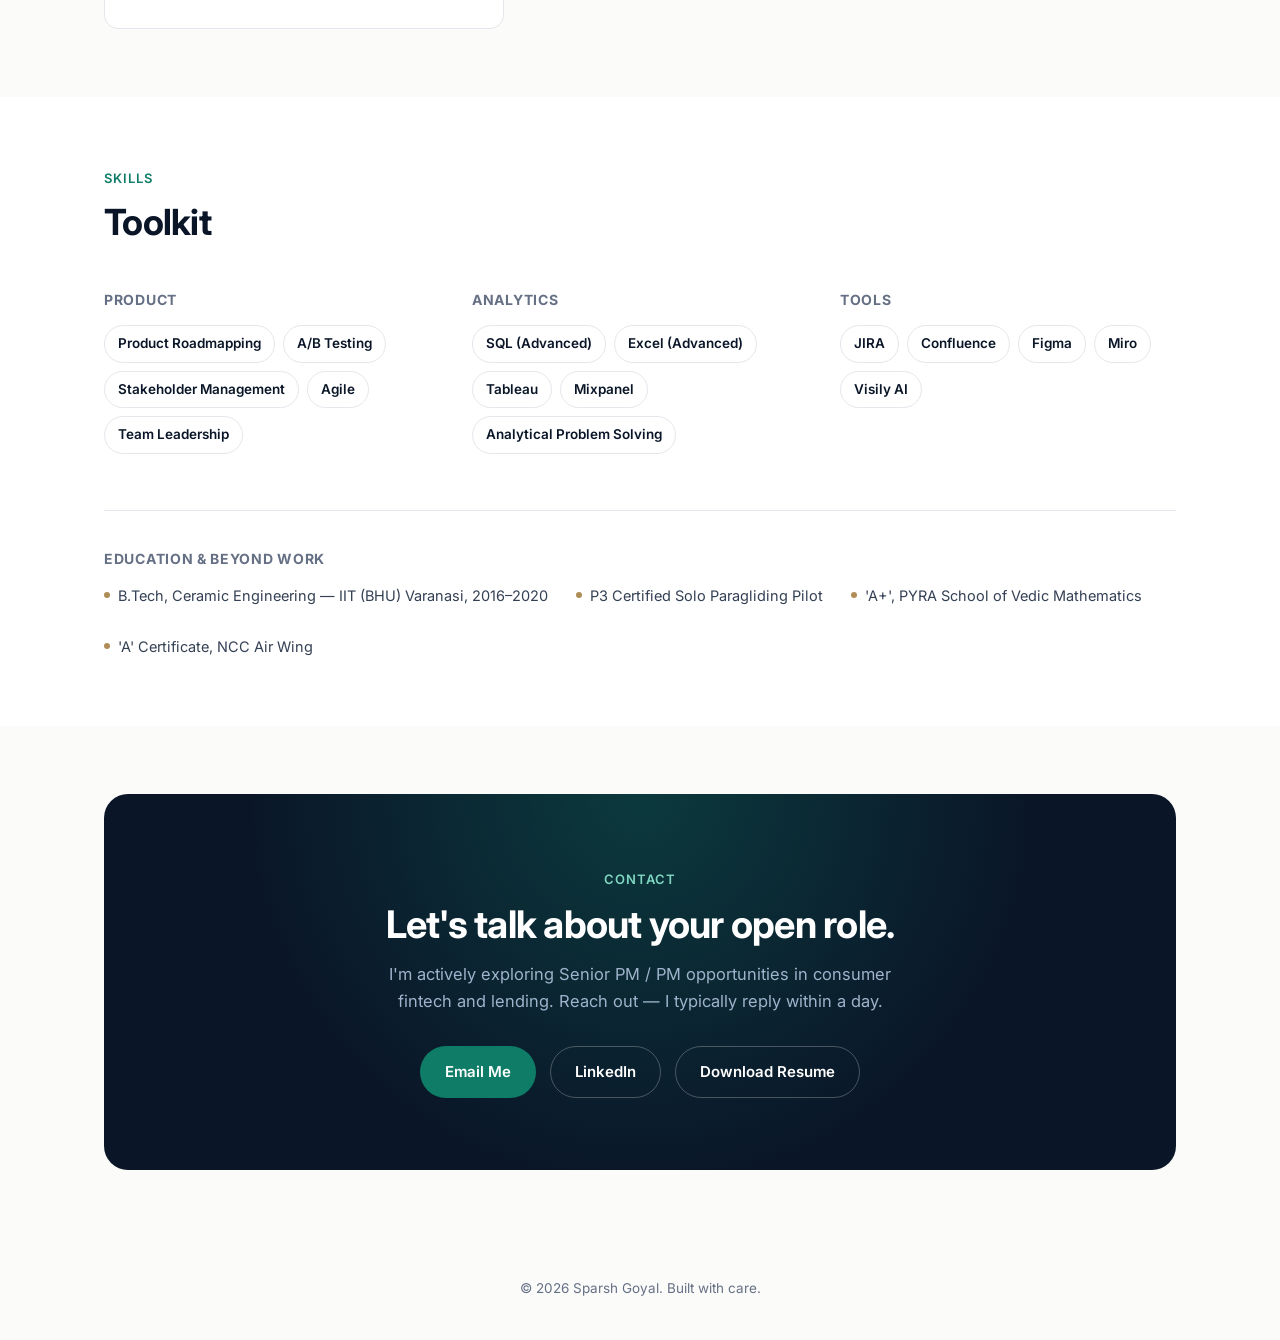
==== commit 292642bf: "Update resume file, Experience content, and Career Break formatting - Swap resume download from .doc" ====
--- a/My Portfolio.html
+++ b/My Portfolio.html
@@ -22,10 +22,10 @@
       <a href="#projects">Projects</a>
       <a href="#skills">Skills</a>
       <a href="#contact">Contact</a>
-      <a href="assets/Sparsh_Goyal_Resume.docx" class="nav-resume-mobile" download>Download Resume</a>
+      <a href="assets/Sparsh_Goyal_Resume.pdf" class="nav-resume-mobile" download>Download Resume</a>
     </div>
     <div class="nav-cta">
-      <a href="assets/Sparsh_Goyal_Resume.docx" class="btn btn-outline" download>Resume</a>
+      <a href="assets/Sparsh_Goyal_Resume.pdf" class="btn btn-outline" download>Resume</a>
       <button class="nav-toggle" aria-label="Toggle menu"><span></span><span></span><span></span></button>
     </div>
   </div>
@@ -105,18 +105,21 @@
         <span class="tl-dot"></span>
         <div class="tl-head"><h3>INDmoney</h3><span class="tl-date">May 2025 — Present</span></div>
         <div class="tl-company">Bangalore</div>
-        <p class="tl-desc"><strong>Product Manager</strong> — Leading Trading Experience, Taxation & Compliance for the US Stocks business — INDmoney's flagship product — managing end-to-end journeys for 3M+ registered accounts and $1.5B+ in AUM, with 300K+ DAU across three brokers (DriveWealth, Alpaca, NSEIX).</p>
+        <p class="tl-desc"><strong>Product Manager</strong> — Leading Catalogue, Trading Experience & Taxation for the US Stocks business — INDmoney's flagship product — managing end-to-end journeys for 3M+ registered accounts and $2B+ in AUM, with 300K+ DAU across three brokers.</p>
         <ul class="tl-bullets">
-          <li>Scaled monthly trading volume from $150M to $1B via Extended Hour Trading, Technical Charts, and Advanced Order Types.</li>
-          <li>Key projects: US IPOs, Tax Loss Harvesting, Redemption Tax Calculator, Fully Paid Securities Lending.</li>
+          <li>Scaled monthly trading volume 5x over the last year via Extended Hour Trading, Technical Charts, and Advanced Order Types.</li>
+          <li>Key projects: UCITS via LSE, US IPOs, Fully Paid Securities Lending, Tax Loss Harvesting.</li>
         </ul>
-        <div class="tl-tags"><span class="tl-tag">Trading</span><span class="tl-tag">Taxation & Compliance</span><span class="tl-tag">0-to-1</span></div>
+        <div class="tl-tags"><span class="tl-tag">Trading</span><span class="tl-tag">Taxation</span><span class="tl-tag">Catalogue</span><span class="tl-tag">0-to-1</span></div>
       </div>
 
       <div class="tl-item is-break">
         <span class="tl-dot"></span>
         <div class="tl-head"><h3>Career Break — Health & Wellness</h3><span class="tl-date">Dec 2024 — Apr 2025</span></div>
-        <p class="tl-desc">A 1,700 km solo bike trip across the Western Ghats over 20 days, and a P3 Solo Paragliding certification in Bir, Himachal.</p>
+        <ul class="tl-bullets">
+          <li>Completed a 1,700 km solo bike trip across the Western Ghats over 20 days.</li>
+          <li>Earned a P3 Solo Paragliding certification in Bir, Himachal.</li>
+        </ul>
       </div>
 
       <div class="tl-item">
@@ -144,6 +147,7 @@
             <ul class="tl-bullets">
               <li>Built Omnichannel PL — an end-to-end digital journey via LSP & DSA partners — cutting median application TAT from 3 days to 1 day (65%), from concept to launch.</li>
               <li>Launched SENP, a GST & ITR-based underwriting product for SME owners, reaching ₹50 Cr+ in monthly disbursals within 6 months of launch.</li>
+              <li>Led Account Aggregator implementation across PL products, improving median income verification TAT by 75% (from 1.5 hrs to ~20 mins) and decreasing funnel drop-offs from 50% to 35%.</li>
               <li>Aligned Business, Marketing, Operations, Compliance & Support on launch plans, rollout, and adoption monitoring.</li>
             </ul>
             <div class="tl-tags"><span class="tl-tag">0-to-1</span><span class="tl-tag">SME Lending</span></div>
@@ -209,9 +213,9 @@
     <div class="cs-grid">
       <a href="case-studies/us-stocks-scaling.html" class="cs-card">
         <div class="cs-company">INDmoney</div>
-        <h3>Scaling US Stocks trading to $1B in monthly volume</h3>
-        <p>Grew monthly trading volume 6.7x by shipping Extended Hour Trading, Technical Charts, and Advanced Order Types for a 3M+ account base.</p>
-        <div class="cs-metric"><b>$150M → $1B</b><span>monthly trading volume</span></div>
+        <h3>Scaling US Stocks trading volume 5x in a year</h3>
+        <p>Grew monthly trading volume 5x over the last year by shipping Extended Hour Trading, Technical Charts, and Advanced Order Types for a 3M+ account base.</p>
+        <div class="cs-metric"><b>5x</b><span>trading volume growth, last year</span></div>
         <span class="cs-link">Read case study →</span>
       </a>
 
@@ -332,7 +336,7 @@
         <div class="contact-actions">
           <a href="mailto:sparsh.goyal.cer16@itbhu.ac.in" class="btn btn-accent">Email Me</a>
           <a href="https://www.linkedin.com/in/sparsh-goyal-4122a2134/" target="_blank" rel="noopener" class="btn btn-outline">LinkedIn</a>
-          <a href="assets/Sparsh_Goyal_Resume.docx" class="btn btn-outline" download>Download Resume</a>
+          <a href="assets/Sparsh_Goyal_Resume.pdf" class="btn btn-outline" download>Download Resume</a>
         </div>
       </div>
     </div>
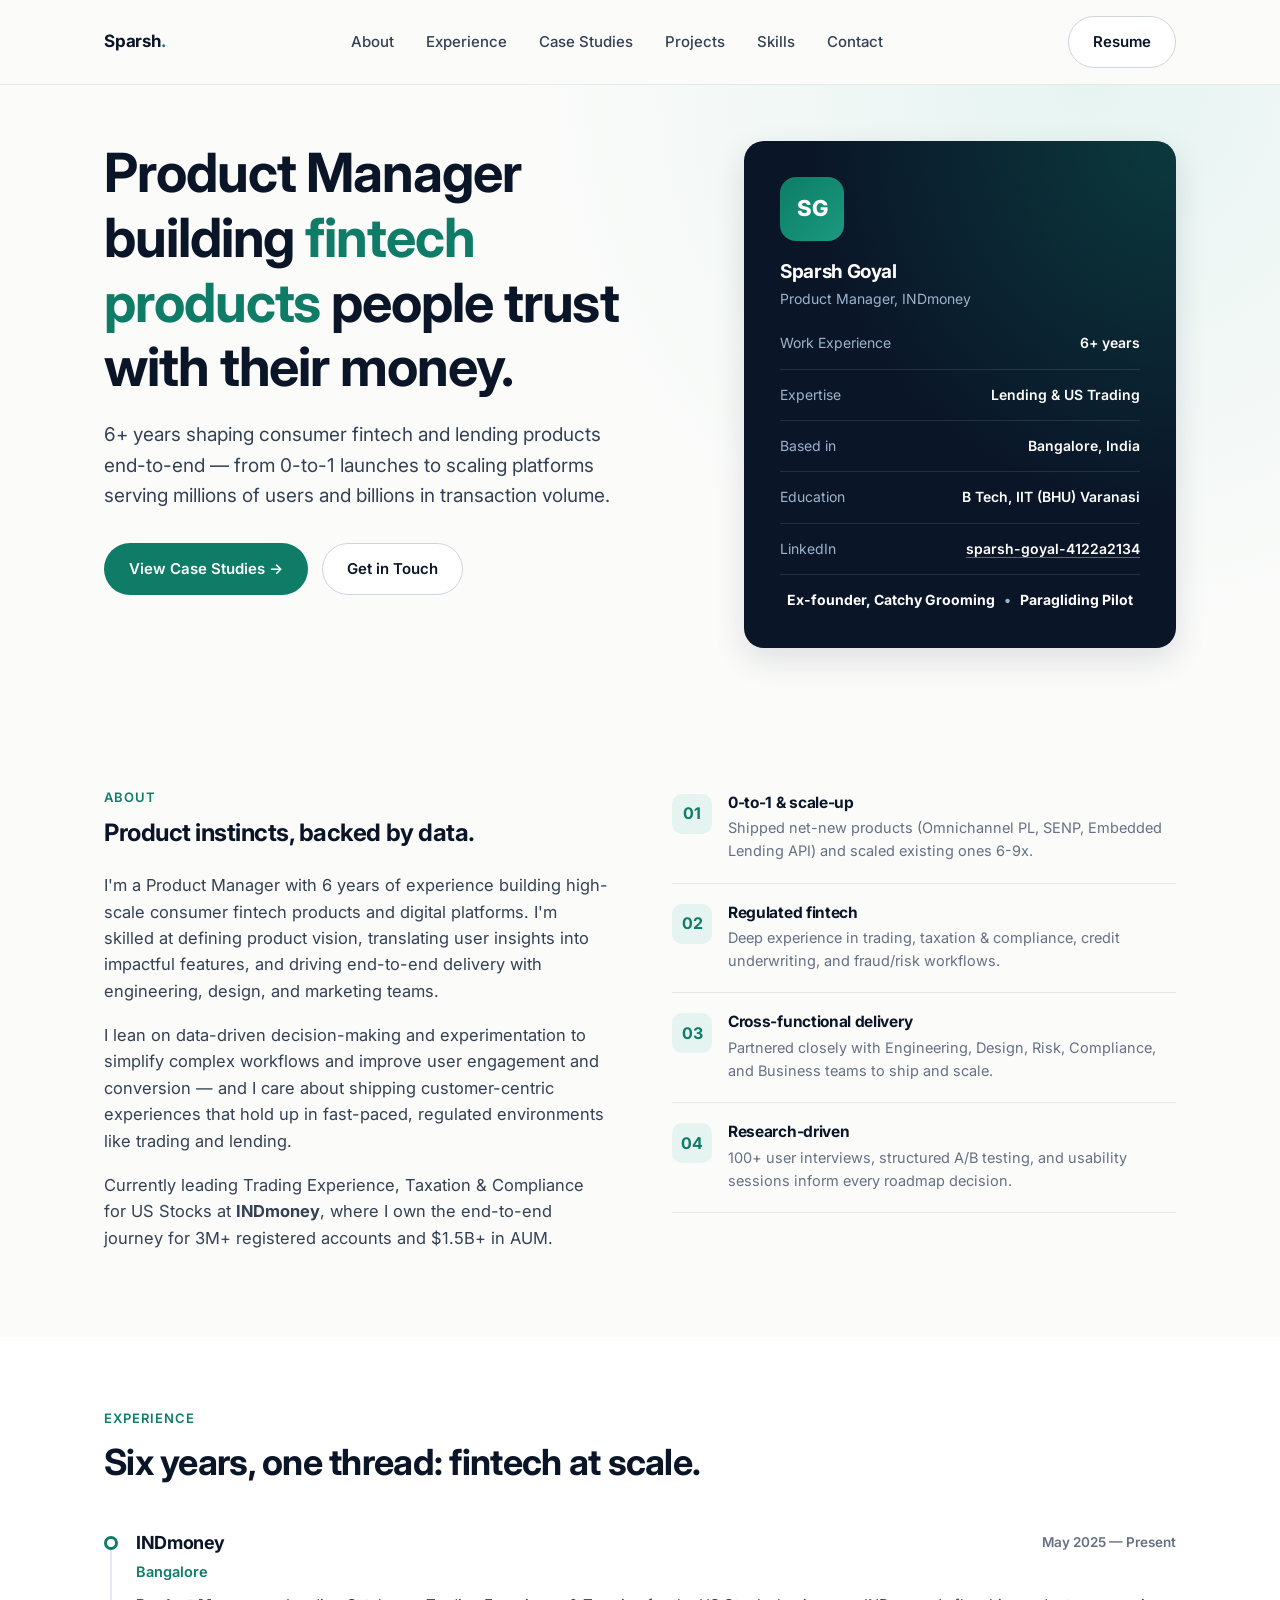
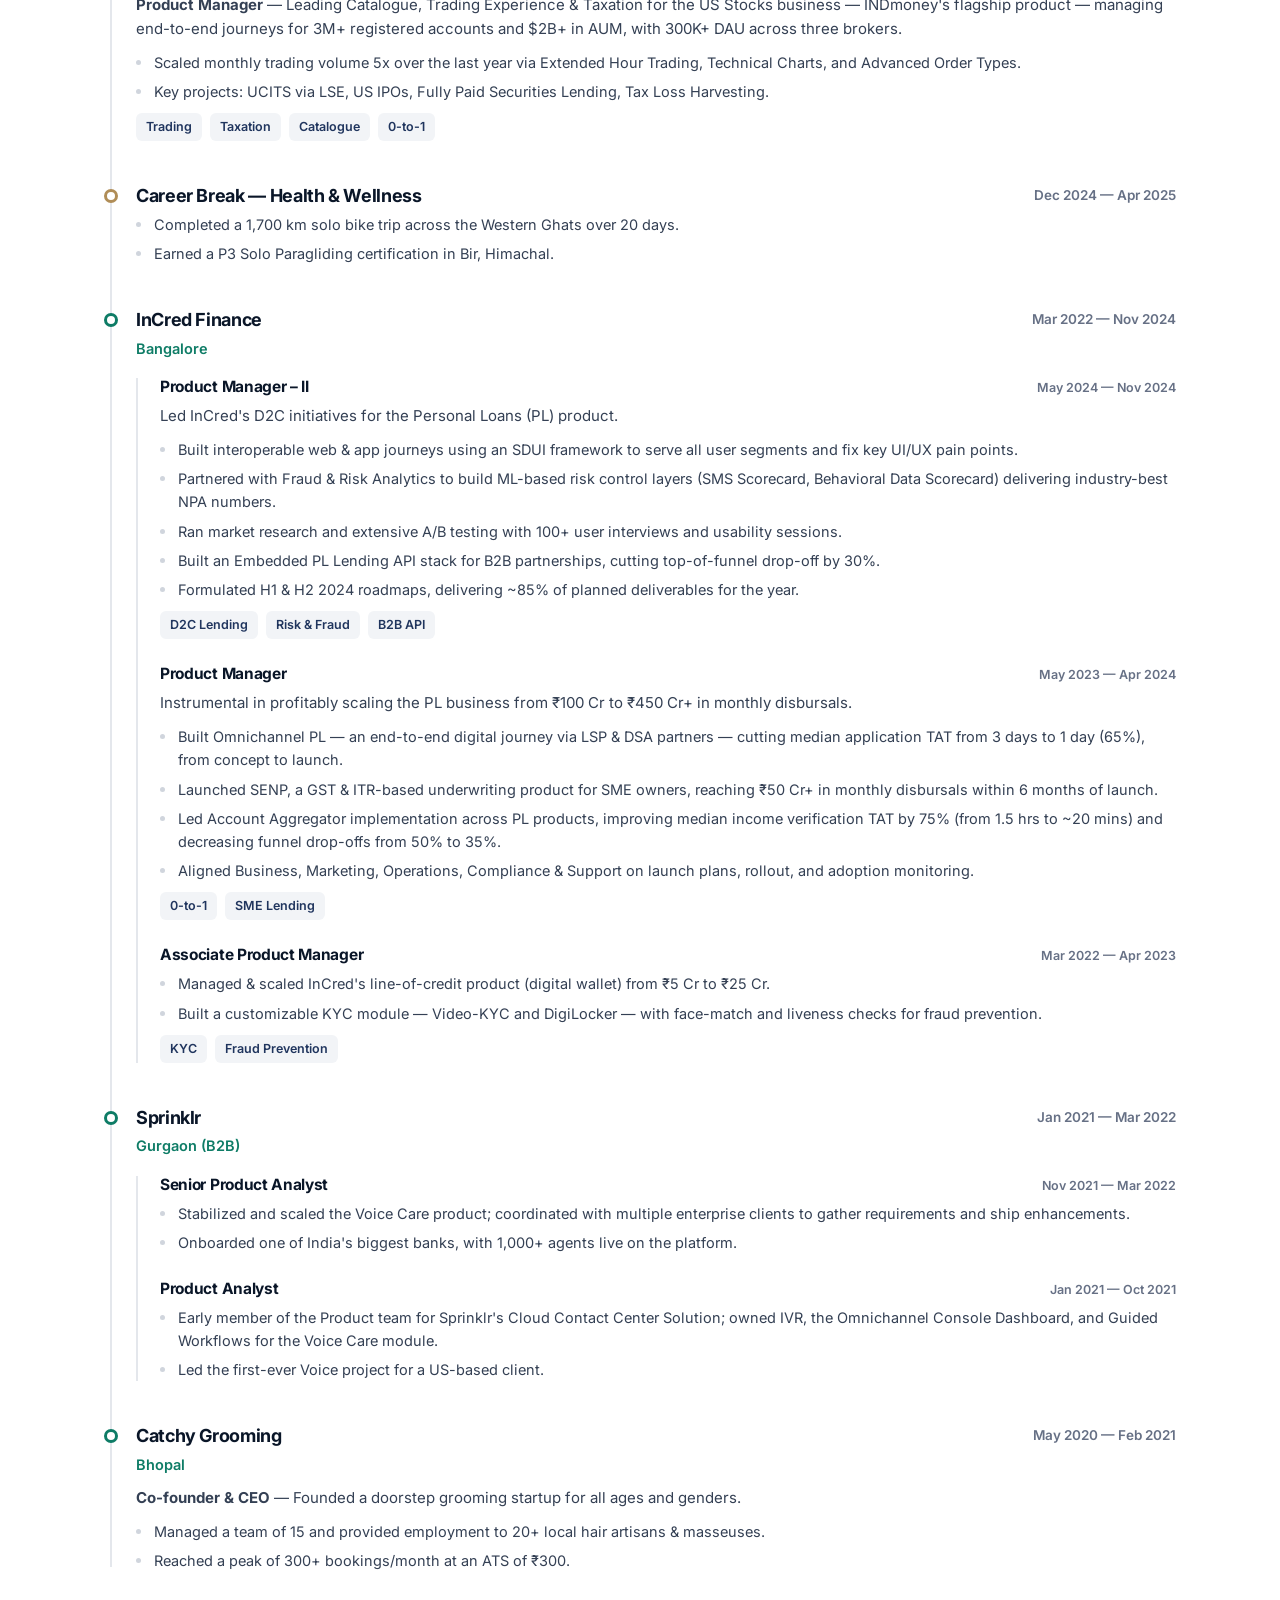
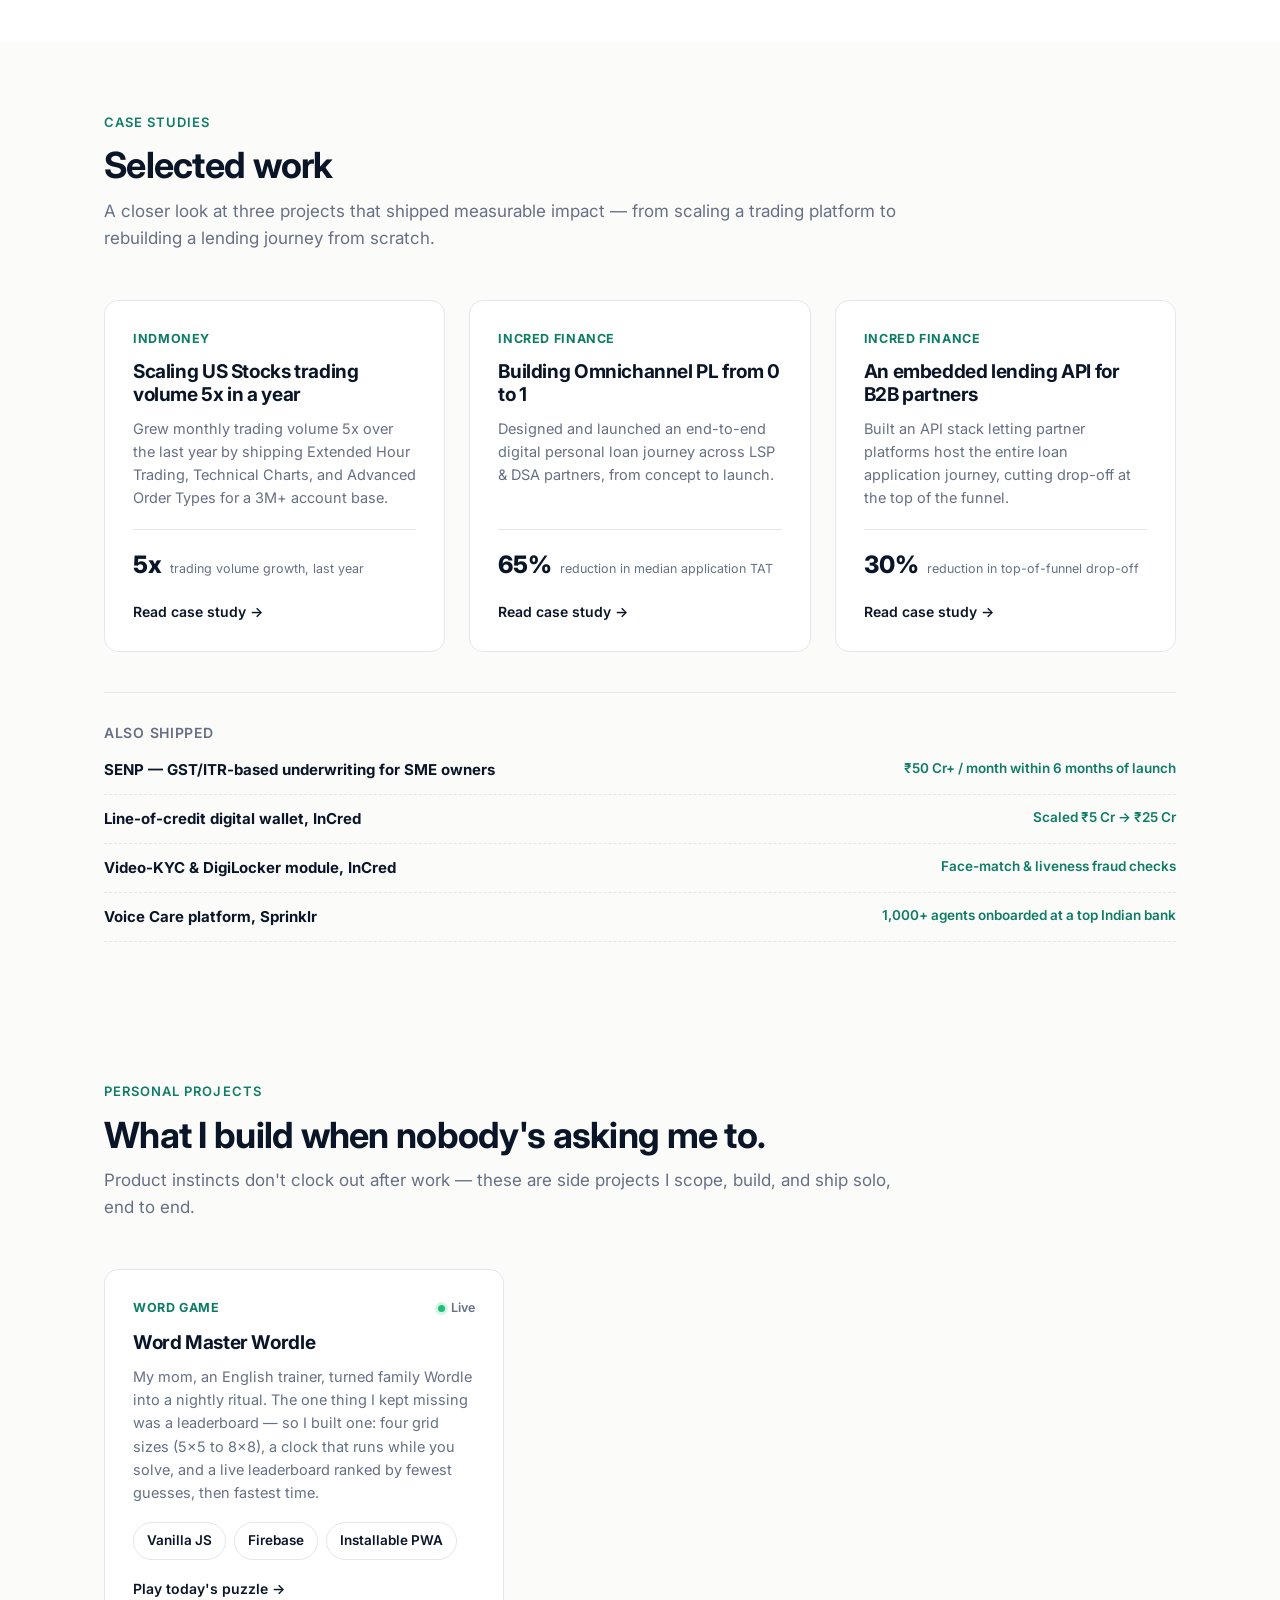
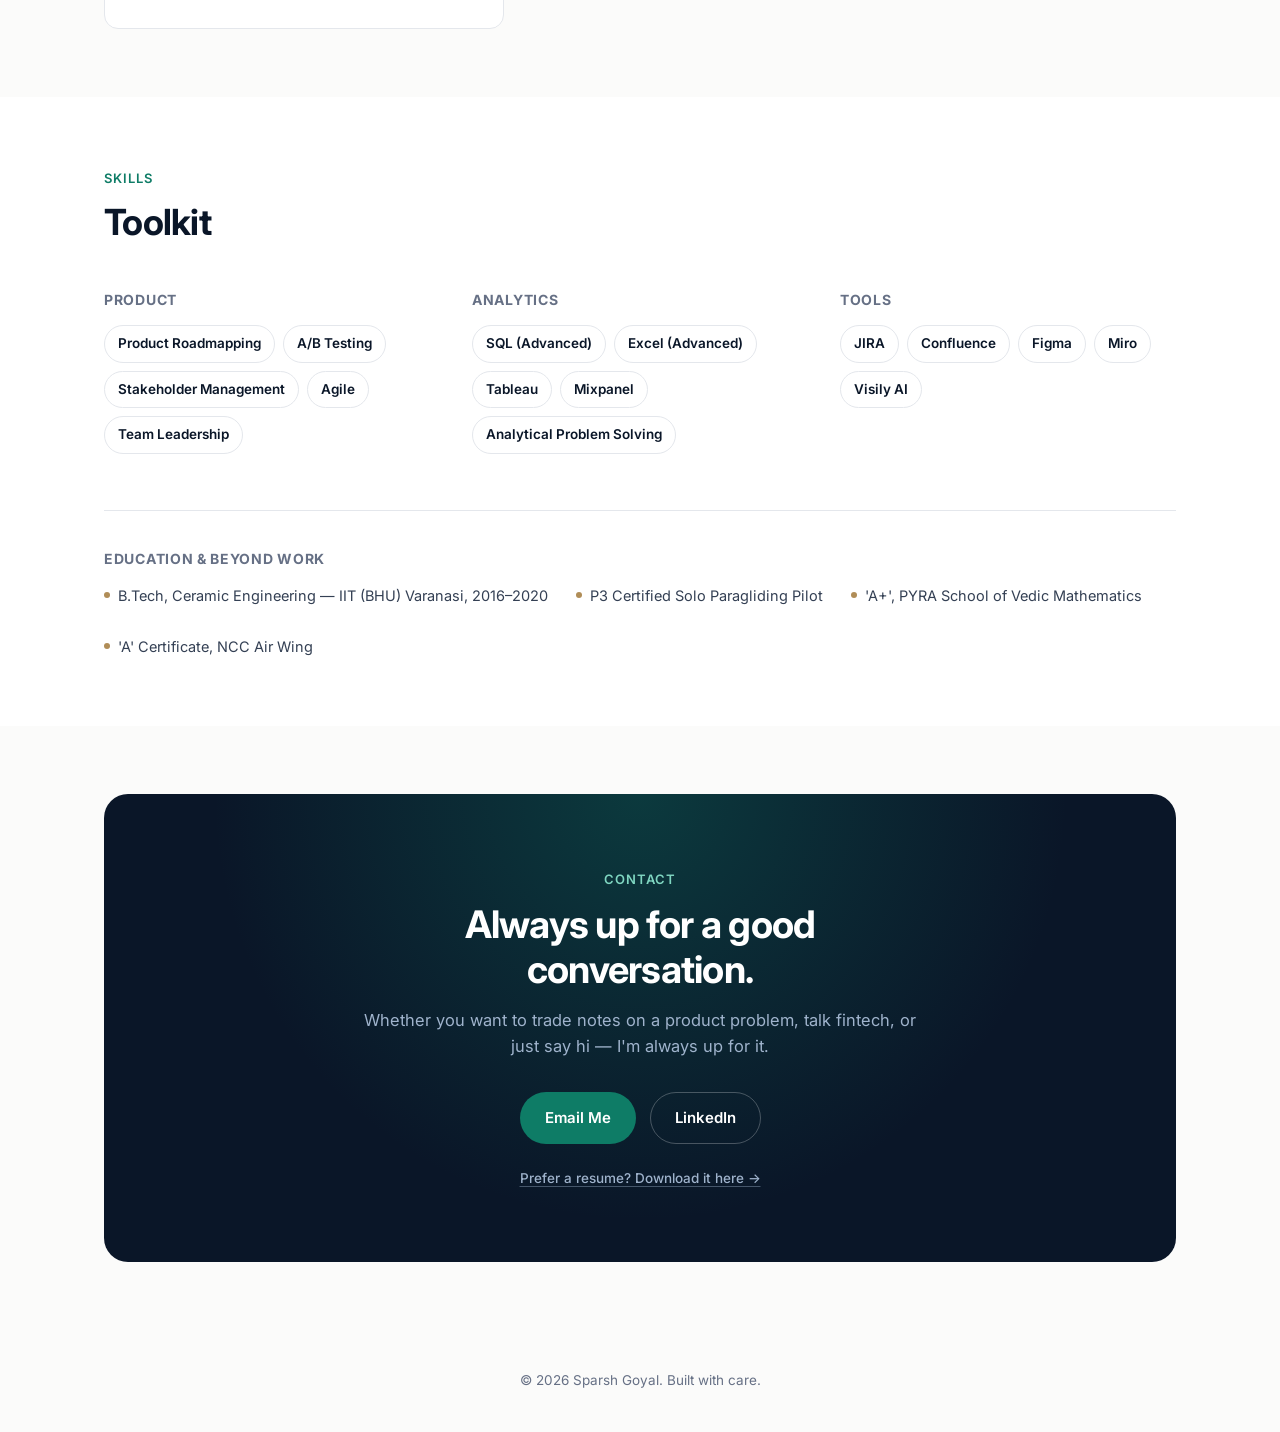
==== commit 81f853fa: "Reframe Contact section away from job-hunting language Replace "Let's talk about your open role" / o" ====
--- a/My Portfolio.html
+++ b/My Portfolio.html
@@ -331,13 +331,13 @@
     <div class="contact">
       <div class="contact-inner">
         <div class="eyebrow" style="color:#7fd6c1;">Contact</div>
-        <h2>Let's talk about your open role.</h2>
-        <p>I'm actively exploring Senior PM / PM opportunities in consumer fintech and lending. Reach out — I typically reply within a day.</p>
+        <h2>Always up for a good conversation.</h2>
+        <p>Whether you want to trade notes on a product problem, talk fintech, or just say hi — I'm always up for it.</p>
         <div class="contact-actions">
           <a href="mailto:sparsh.goyal.cer16@itbhu.ac.in" class="btn btn-accent">Email Me</a>
           <a href="https://www.linkedin.com/in/sparsh-goyal-4122a2134/" target="_blank" rel="noopener" class="btn btn-outline">LinkedIn</a>
-          <a href="assets/Sparsh_Goyal_Resume.pdf" class="btn btn-outline" download>Download Resume</a>
-        </div>
+        </div>
+        <a href="assets/Sparsh_Goyal_Resume.pdf" class="contact-resume-link" download>Prefer a resume? Download it here →</a>
       </div>
     </div>
   </div>
--- a/css/style.css
+++ b/css/style.css
@@ -380,6 +380,8 @@
 .contact h2{color:var(--white);font-size:clamp(26px,4vw,38px);margin-bottom:14px;}
 .contact p{color:#9fb3cc;font-size:16.5px;margin-bottom:32px;}
 .contact-actions{display:flex;gap:14px;justify-content:center;flex-wrap:wrap;}
+.contact-resume-link{display:inline-block;margin-top:24px;font-size:13.5px;font-weight:500;color:#9fb3cc;text-decoration:underline;text-underline-offset:3px;text-decoration-color:rgba(159,179,204,0.4);transition:color .15s;}
+.contact-resume-link:hover{color:var(--white);}
 .contact .btn-outline{background:transparent;border-color:rgba(255,255,255,0.25);color:var(--white);}
 .contact .btn-outline:hover{border-color:var(--white);}
 
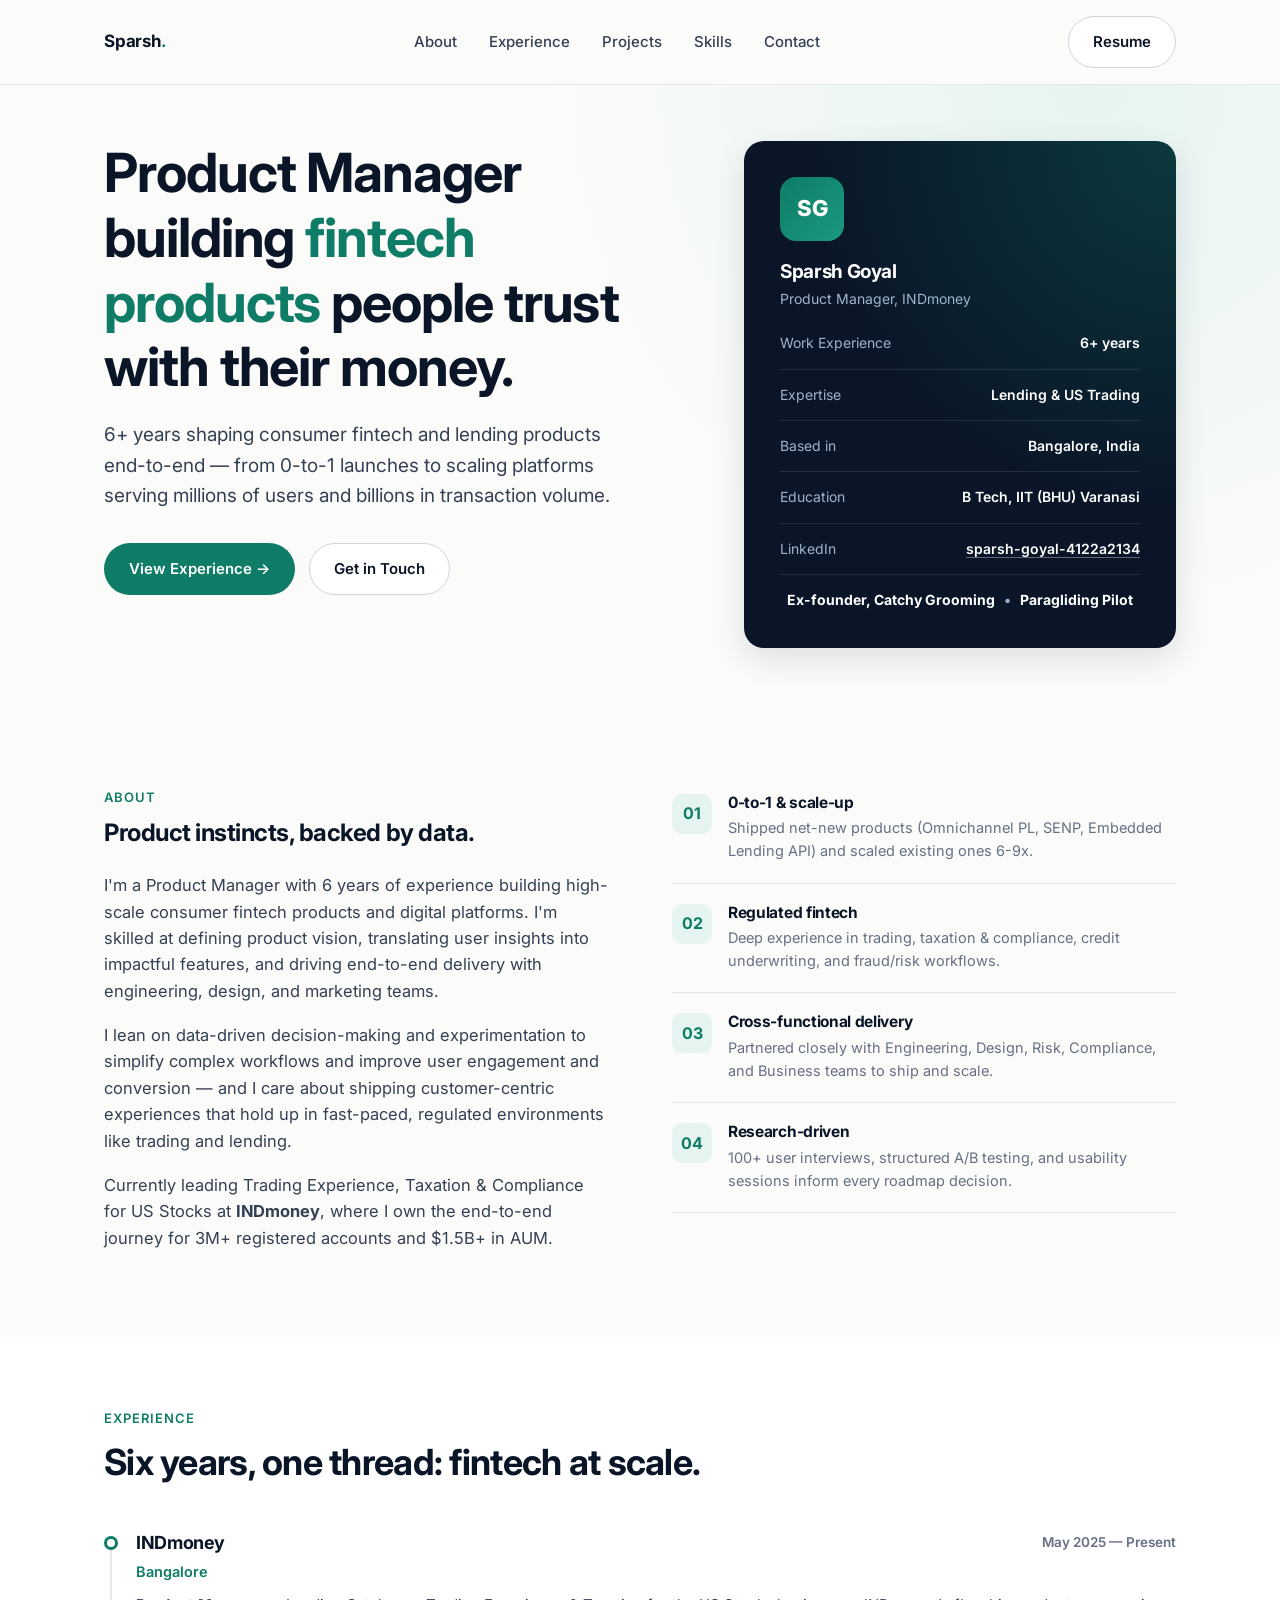
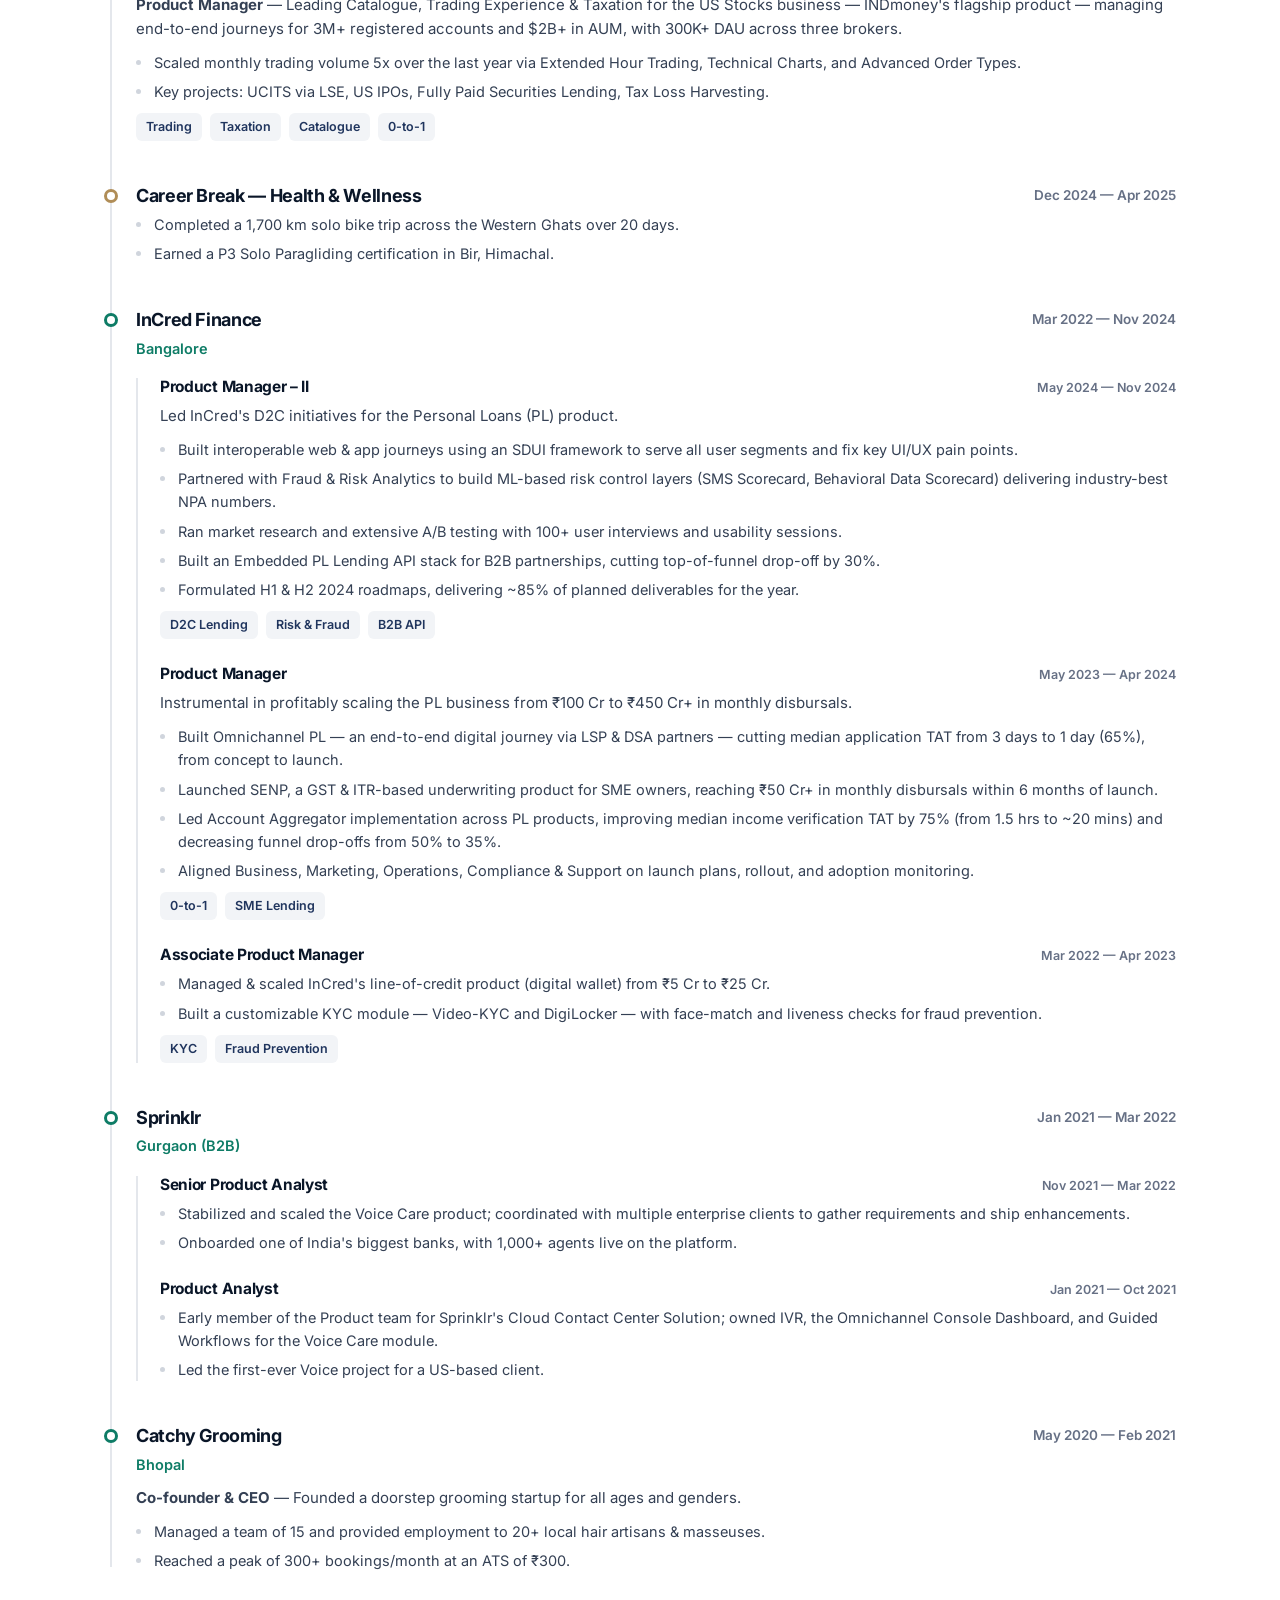
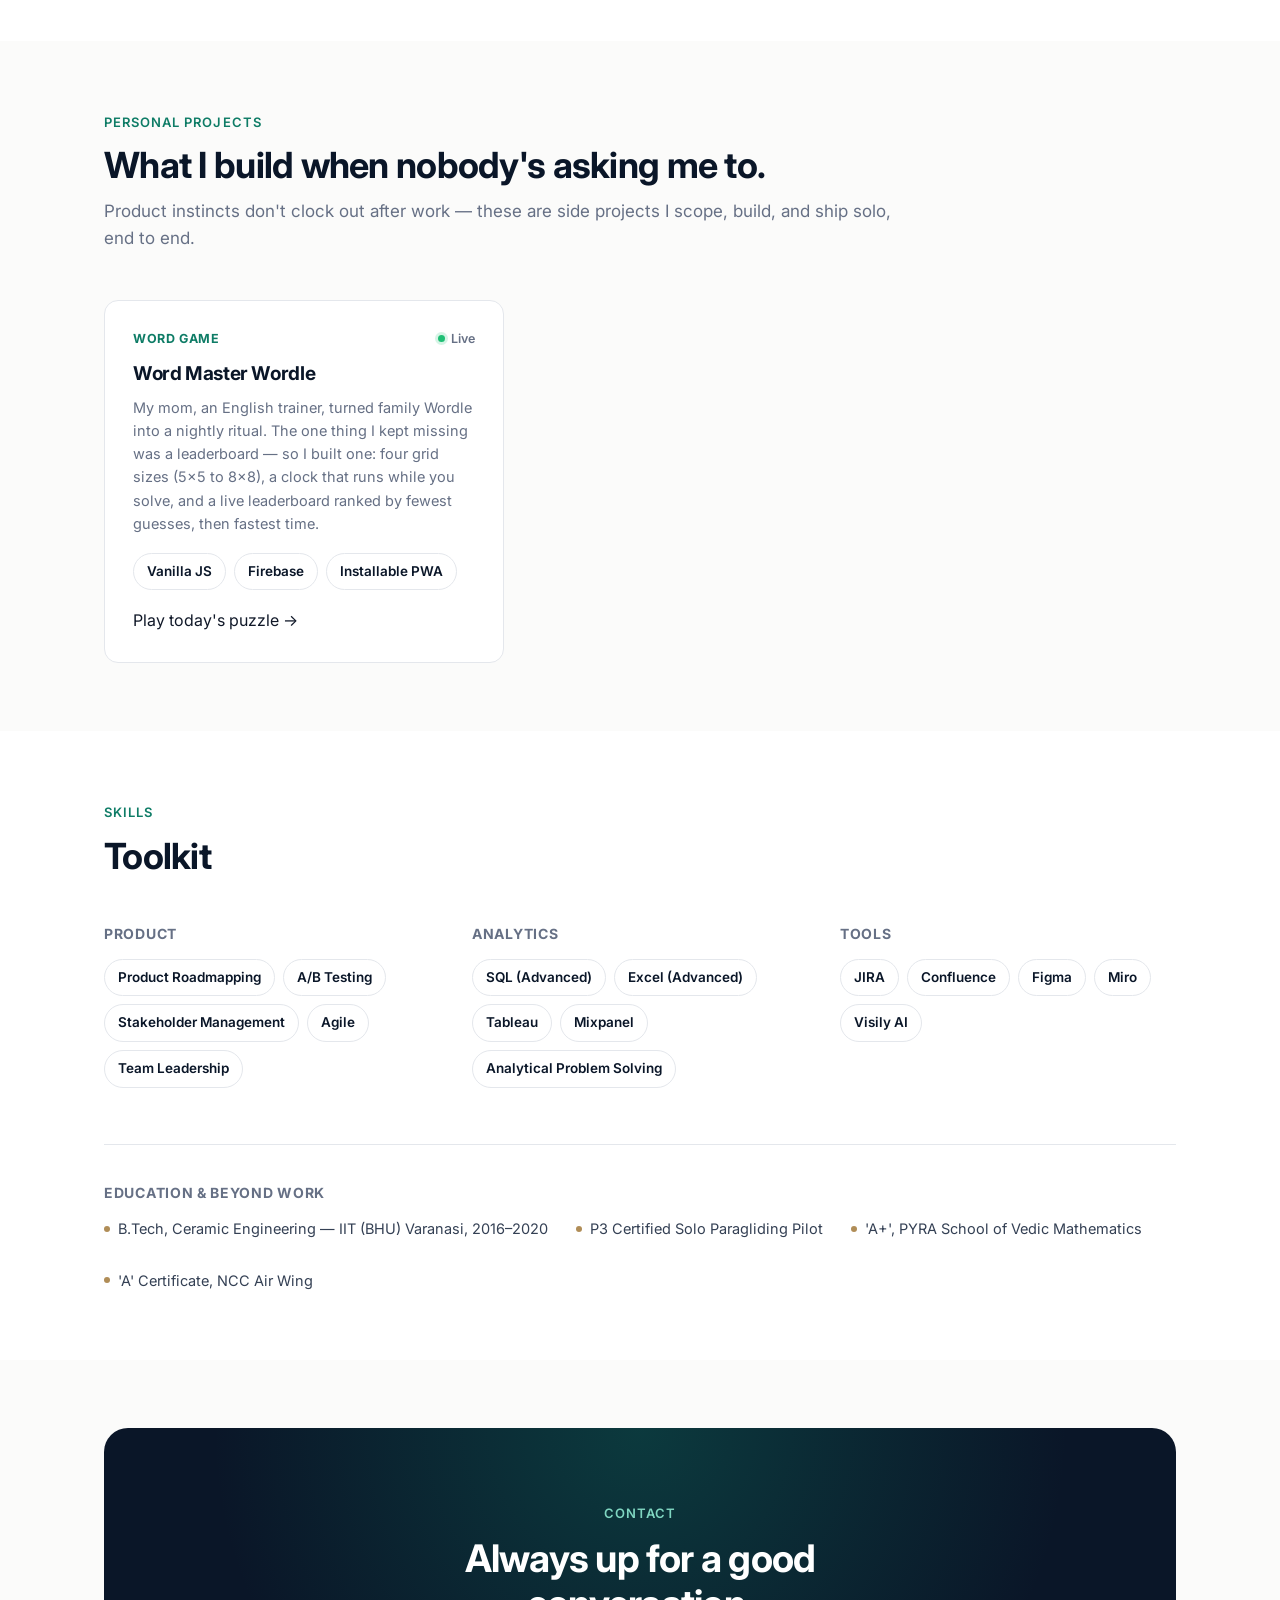
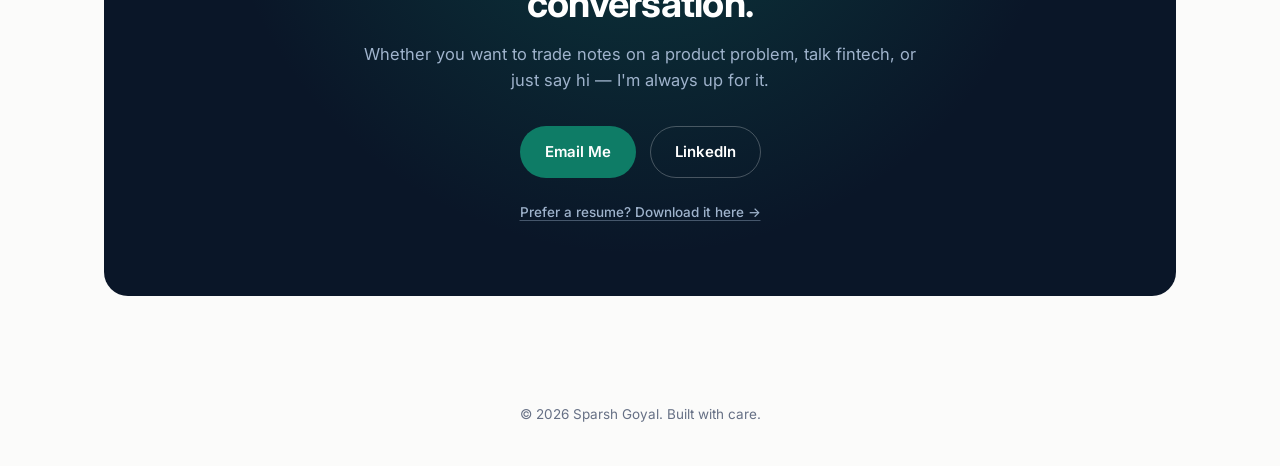
==== commit ffeacd03: "Remove case studies feature altogether Drop the "Selected work" section, its nav link, and the 3 cas" ====
--- a/My Portfolio.html
+++ b/My Portfolio.html
@@ -18,7 +18,6 @@
     <div class="nav-links">
       <a href="#about">About</a>
       <a href="#experience">Experience</a>
-      <a href="#work">Case Studies</a>
       <a href="#projects">Projects</a>
       <a href="#skills">Skills</a>
       <a href="#contact">Contact</a>
@@ -37,7 +36,7 @@
       <h1>Product Manager building <em>fintech products</em> people trust with their money.</h1>
       <p class="hero-sub">6+ years shaping consumer fintech and lending products end-to-end — from 0-to-1 launches to scaling platforms serving millions of users and billions in transaction volume.</p>
       <div class="hero-actions">
-        <a href="#work" class="btn btn-accent">View Case Studies →</a>
+        <a href="#experience" class="btn btn-accent">View Experience →</a>
         <a href="#contact" class="btn btn-outline">Get in Touch</a>
       </div>
     </div>
@@ -202,52 +201,6 @@
   </div>
 </section>
 
-<section id="work">
-  <div class="container">
-    <div class="section-head">
-      <div class="eyebrow">Case Studies</div>
-      <h2>Selected work</h2>
-      <p>A closer look at three projects that shipped measurable impact — from scaling a trading platform to rebuilding a lending journey from scratch.</p>
-    </div>
-
-    <div class="cs-grid">
-      <a href="case-studies/us-stocks-scaling.html" class="cs-card">
-        <div class="cs-company">INDmoney</div>
-        <h3>Scaling US Stocks trading volume 5x in a year</h3>
-        <p>Grew monthly trading volume 5x over the last year by shipping Extended Hour Trading, Technical Charts, and Advanced Order Types for a 3M+ account base.</p>
-        <div class="cs-metric"><b>5x</b><span>trading volume growth, last year</span></div>
-        <span class="cs-link">Read case study →</span>
-      </a>
-
-      <a href="case-studies/omnichannel-personal-loans.html" class="cs-card">
-        <div class="cs-company">InCred Finance</div>
-        <h3>Building Omnichannel PL from 0 to 1</h3>
-        <p>Designed and launched an end-to-end digital personal loan journey across LSP & DSA partners, from concept to launch.</p>
-        <div class="cs-metric"><b>65%</b><span>reduction in median application TAT</span></div>
-        <span class="cs-link">Read case study →</span>
-      </a>
-
-      <a href="case-studies/embedded-lending-api.html" class="cs-card">
-        <div class="cs-company">InCred Finance</div>
-        <h3>An embedded lending API for B2B partners</h3>
-        <p>Built an API stack letting partner platforms host the entire loan application journey, cutting drop-off at the top of the funnel.</p>
-        <div class="cs-metric"><b>30%</b><span>reduction in top-of-funnel drop-off</span></div>
-        <span class="cs-link">Read case study →</span>
-      </a>
-    </div>
-
-    <div class="cs-more">
-      <h4>Also shipped</h4>
-      <div class="cs-more-list">
-        <div class="cs-more-item"><b>SENP — GST/ITR-based underwriting for SME owners</b><span>₹50 Cr+ / month within 6 months of launch</span></div>
-        <div class="cs-more-item"><b>Line-of-credit digital wallet, InCred</b><span>Scaled ₹5 Cr → ₹25 Cr</span></div>
-        <div class="cs-more-item"><b>Video-KYC & DigiLocker module, InCred</b><span>Face-match & liveness fraud checks</span></div>
-        <div class="cs-more-item"><b>Voice Care platform, Sprinklr</b><span>1,000+ agents onboarded at a top Indian bank</span></div>
-      </div>
-    </div>
-  </div>
-</section>
-
 <section id="projects">
   <div class="container">
     <div class="section-head">
--- a/css/style.css
+++ b/css/style.css
@@ -264,54 +264,6 @@
 .tl-role-head h4{font-size:15.5px;font-weight:700;color:var(--navy-950);}
 .tl-role-head .tl-date-sm{font-size:12.5px;color:var(--slate-500);font-weight:600;white-space:nowrap;}
 
-/* ---------- Case studies ---------- */
-.cs-grid{
-  display:grid;
-  grid-template-columns:repeat(3,1fr);
-  gap:24px;
-}
-@media (max-width:900px){.cs-grid{grid-template-columns:1fr;}}
-
-.cs-card{
-  background:var(--white);
-  border:1px solid var(--slate-200);
-  border-radius:var(--radius);
-  padding:28px;
-  display:flex;flex-direction:column;
-  transition:transform .18s ease, box-shadow .18s ease, border-color .18s ease;
-}
-.cs-card:hover{transform:translateY(-4px);box-shadow:var(--shadow-lg);border-color:transparent;}
-.cs-card .cs-company{
-  font-size:12.5px;font-weight:700;letter-spacing:0.05em;text-transform:uppercase;
-  color:var(--accent);margin-bottom:12px;
-}
-.cs-card h3{font-size:19px;margin-bottom:10px;}
-.cs-card p{font-size:14.5px;color:var(--slate-500);margin-bottom:20px;flex-grow:1;}
-.cs-metric{
-  display:flex;align-items:baseline;gap:8px;
-  padding-top:16px;border-top:1px solid var(--slate-200);
-  margin-bottom:16px;
-}
-.cs-metric b{font-size:24px;color:var(--navy-950);font-weight:800;}
-.cs-metric span{font-size:12.5px;color:var(--slate-500);}
-.cs-link{font-size:14px;font-weight:600;color:var(--navy-950);display:inline-flex;align-items:center;gap:6px;}
-.cs-card:hover .cs-link{color:var(--accent);}
-
-.cs-more{
-  margin-top:40px;
-  padding-top:32px;
-  border-top:1px solid var(--slate-200);
-}
-.cs-more h4{font-size:14px;color:var(--slate-500);font-weight:600;margin-bottom:16px;text-transform:uppercase;letter-spacing:0.05em;}
-.cs-more-list{display:flex;flex-direction:column;gap:12px;}
-.cs-more-item{
-  display:flex;justify-content:space-between;gap:16px;flex-wrap:wrap;
-  font-size:15px;color:var(--slate-700);
-  padding-bottom:12px;border-bottom:1px dashed var(--slate-200);
-}
-.cs-more-item b{color:var(--navy-950);}
-.cs-more-item span{color:var(--accent);font-weight:600;font-size:13.5px;white-space:nowrap;}
-
 /* ---------- Skills ---------- */
 .skills-grid{
   display:grid;
@@ -386,70 +338,3 @@
 .contact .btn-outline:hover{border-color:var(--white);}
 
 footer{padding:40px 24px;text-align:center;color:var(--slate-500);font-size:13.5px;}
-
-/* ---------- Case study detail page ---------- */
-.cs-hero{
-  padding:64px 0 48px;
-  background:var(--navy-950);
-  color:var(--white);
-}
-.cs-back{display:inline-flex;align-items:center;gap:6px;color:#9fb3cc;font-size:14px;font-weight:600;margin-bottom:28px;}
-.cs-back:hover{color:var(--white);}
-.cs-hero .eyebrow{color:#7fd6c1;}
-.cs-hero h1{color:var(--white);font-size:clamp(30px,4.5vw,44px);margin-bottom:16px;max-width:760px;}
-.cs-hero-meta{display:flex;gap:28px;flex-wrap:wrap;margin-top:28px;color:#9fb3cc;font-size:14px;}
-.cs-hero-meta b{color:var(--white);display:block;font-size:15px;margin-bottom:2px;}
-
-.cs-stats{
-  display:grid;grid-template-columns:repeat(4,1fr);gap:1px;
-  background:var(--slate-200);
-  border:1px solid var(--slate-200);
-  border-radius:var(--radius);
-  overflow:hidden;
-  margin:-56px 0 56px;
-  position:relative;z-index:2;
-}
-@media (max-width:768px){.cs-stats{grid-template-columns:repeat(2,1fr);margin:32px 0 40px;}}
-.cs-stat{background:var(--white);padding:24px 20px;text-align:center;}
-.cs-stat b{display:block;font-size:26px;color:var(--accent);font-weight:800;}
-.cs-stat span{font-size:12.5px;color:var(--slate-500);}
-
-.cs-body{max-width:760px;margin:0 auto;}
-.cs-body h2{font-size:24px;margin:44px 0 16px;}
-.cs-body h2:first-child{margin-top:0;}
-.cs-body p{color:var(--slate-700);font-size:16px;margin-bottom:16px;}
-.cs-body ul{display:flex;flex-direction:column;gap:12px;margin:16px 0;}
-.cs-body ul li{
-  font-size:15.5px;color:var(--slate-700);
-  padding-left:24px;position:relative;
-}
-.cs-body ul li::before{
-  content:'';position:absolute;left:0;top:8px;
-  width:7px;height:7px;border-radius:50%;background:var(--accent);
-}
-.cs-callout{
-  background:var(--accent-light);
-  border-left:3px solid var(--accent);
-  border-radius:0 var(--radius-sm) var(--radius-sm) 0;
-  padding:20px 24px;
-  font-size:15.5px;color:var(--navy-950);
-  margin:24px 0;
-}
-.cs-nextprev{
-  display:flex;justify-content:space-between;
-  border-top:1px solid var(--slate-200);
-  margin-top:64px;padding-top:32px;
-}
-.cs-nextprev a{font-size:14.5px;font-weight:600;color:var(--slate-500);}
-.cs-nextprev a:hover{color:var(--navy-950);}
-
-.note-card{
-  border:1.5px dashed var(--slate-300);
-  border-radius:var(--radius);
-  padding:20px 24px;
-  font-size:14px;
-  color:var(--slate-500);
-  margin:32px 0;
-  background:var(--slate-100);
-}
-.note-card b{color:var(--slate-700);}
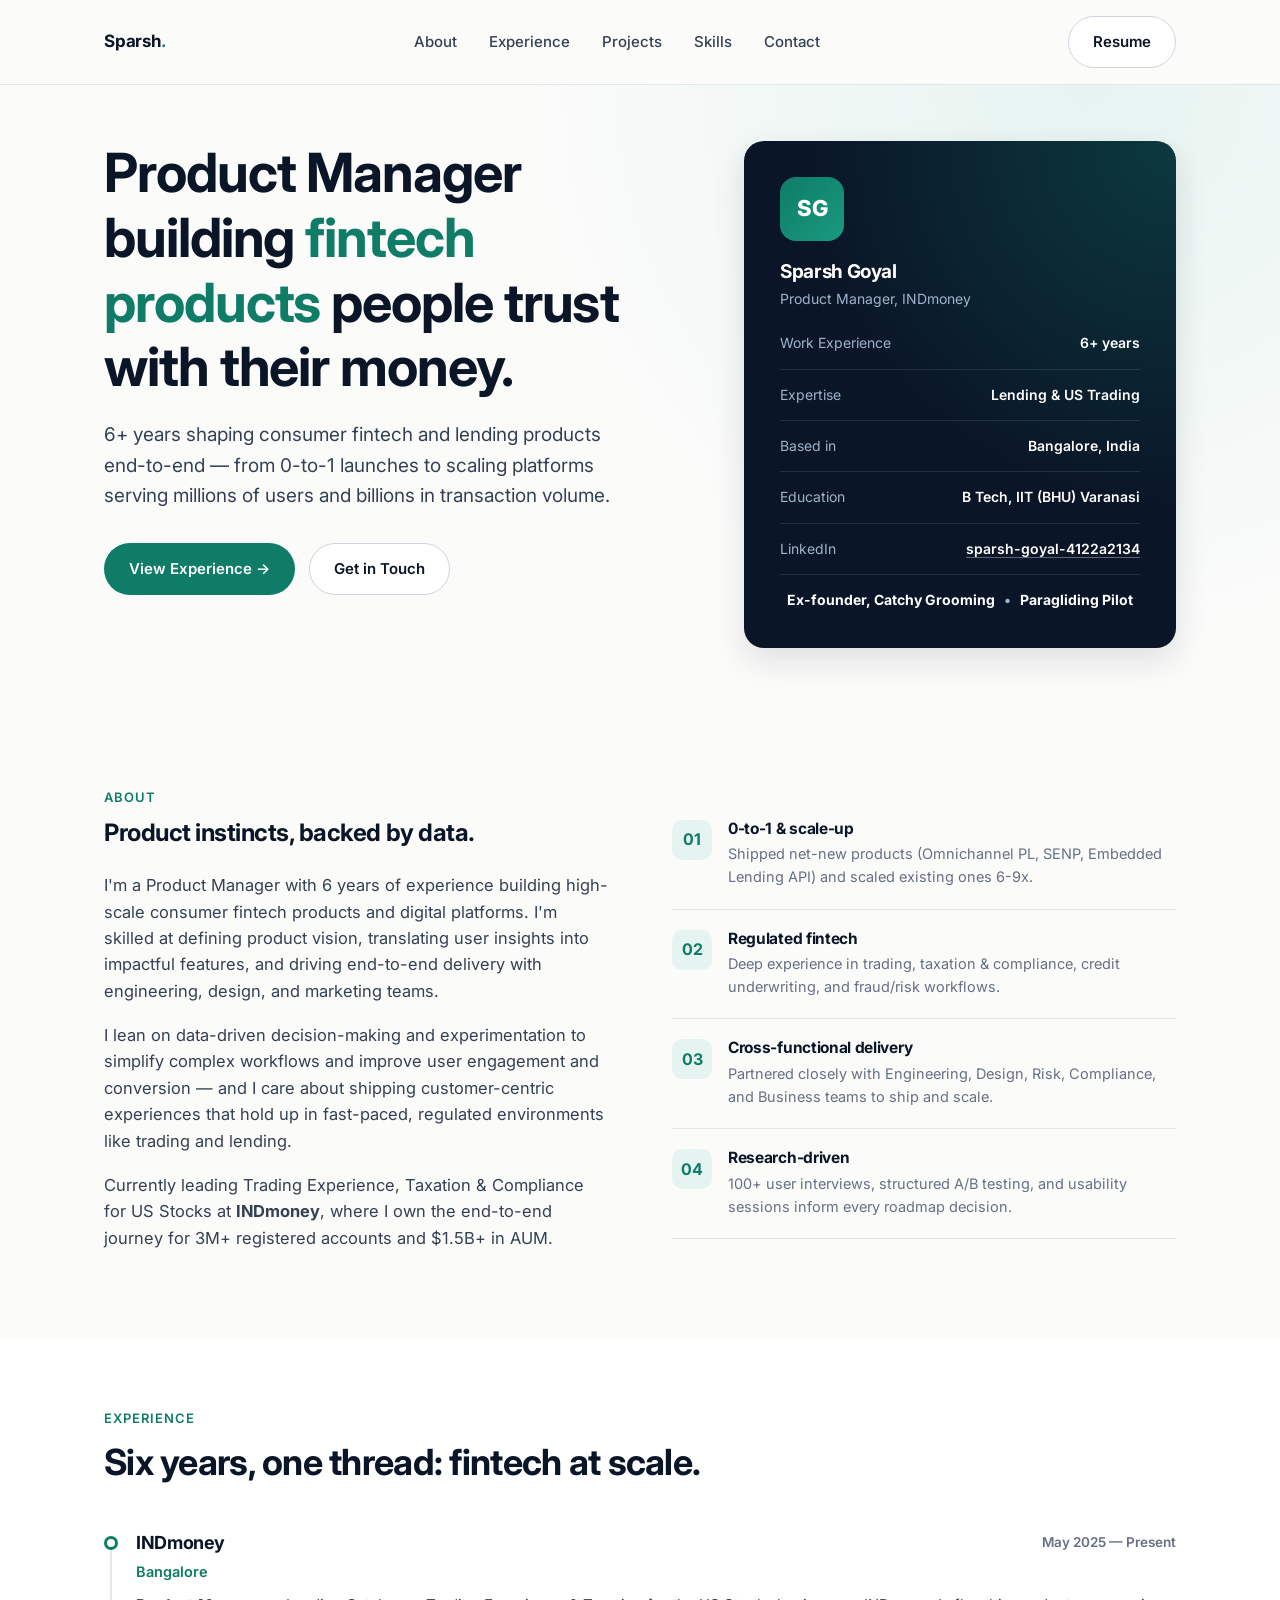
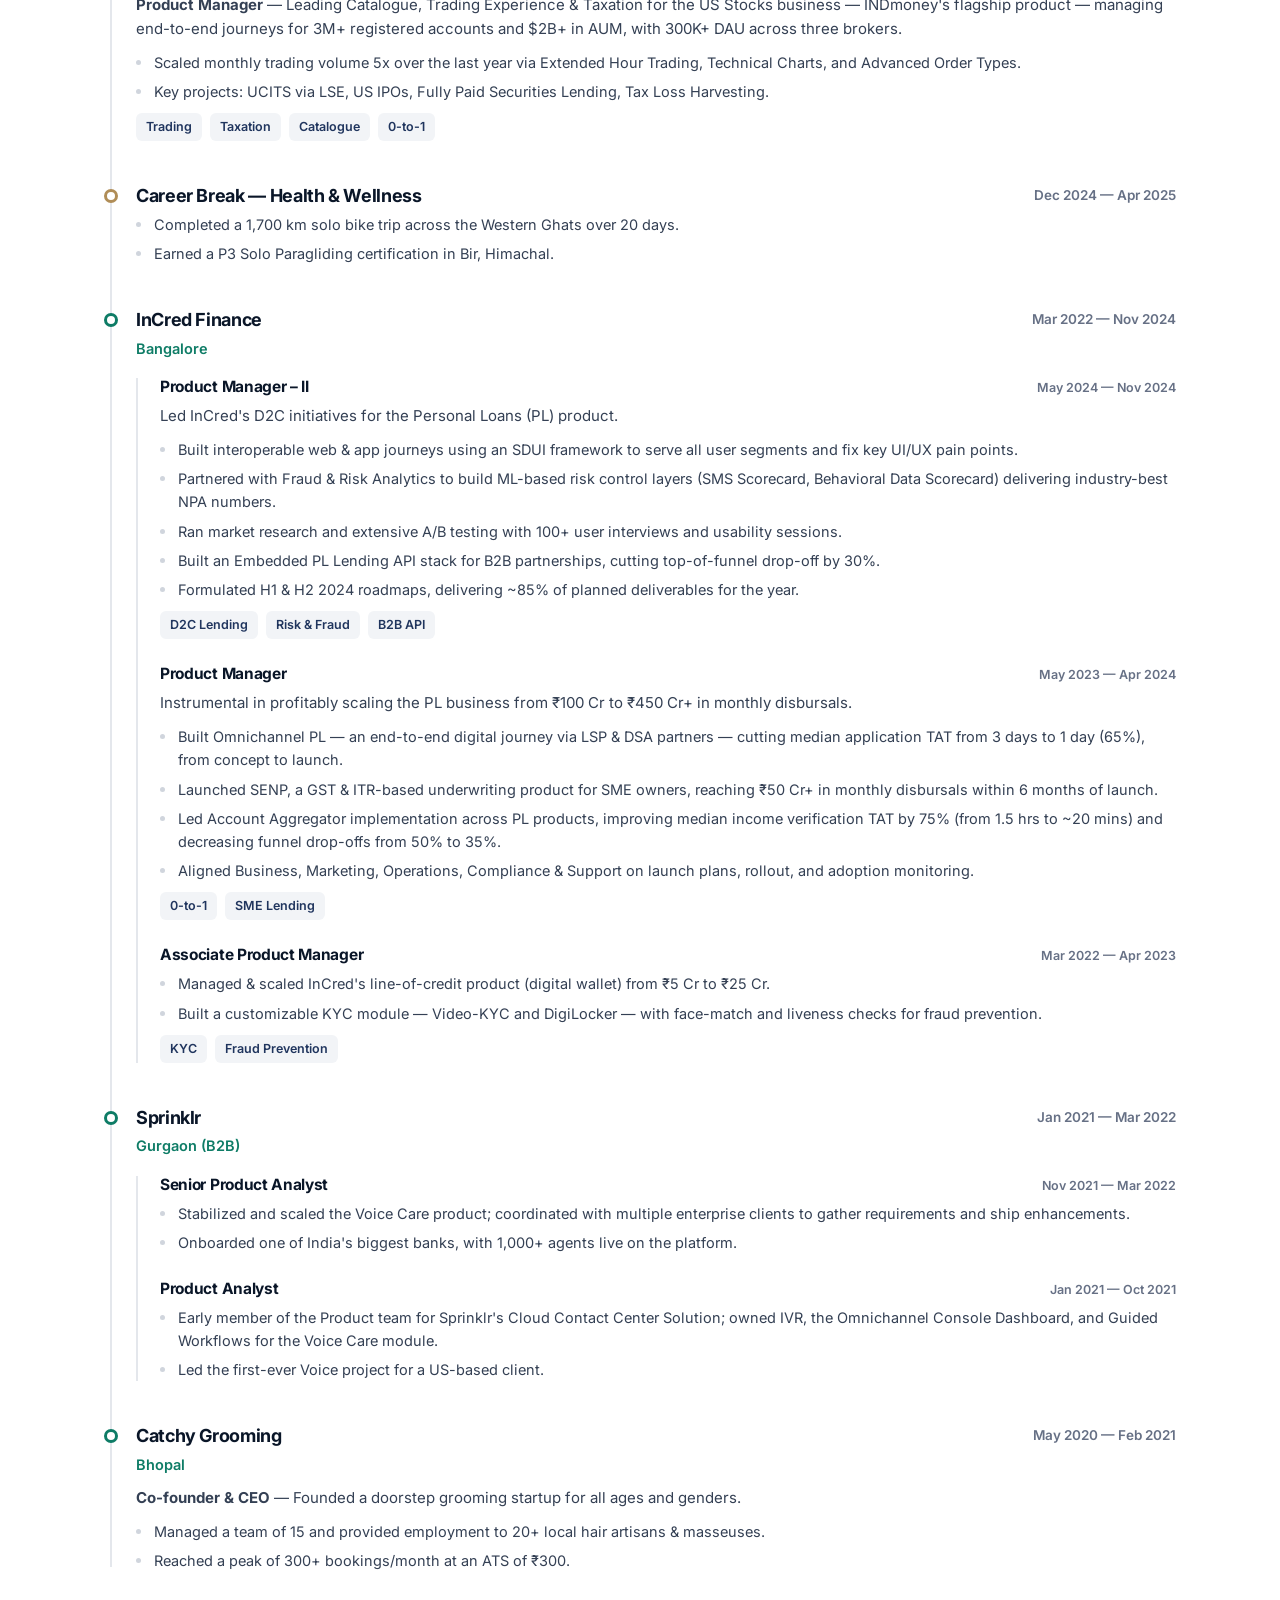
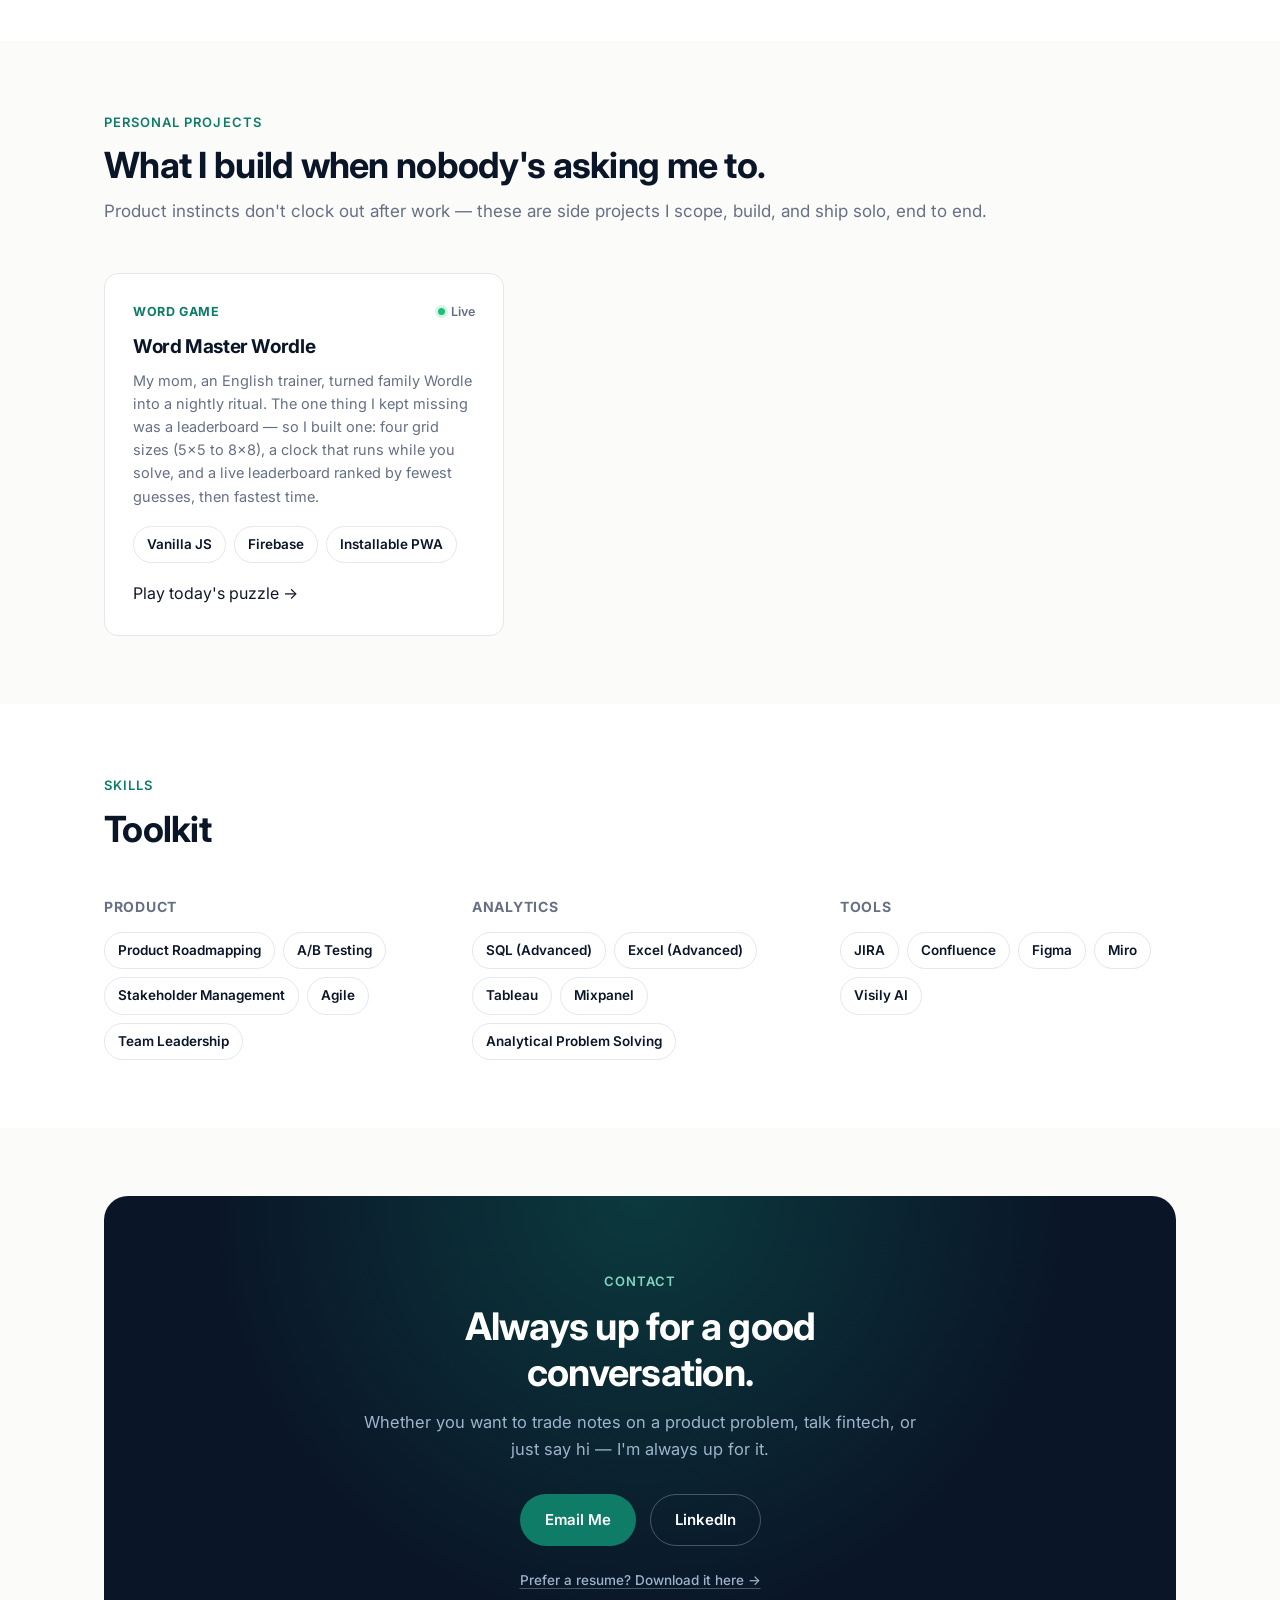
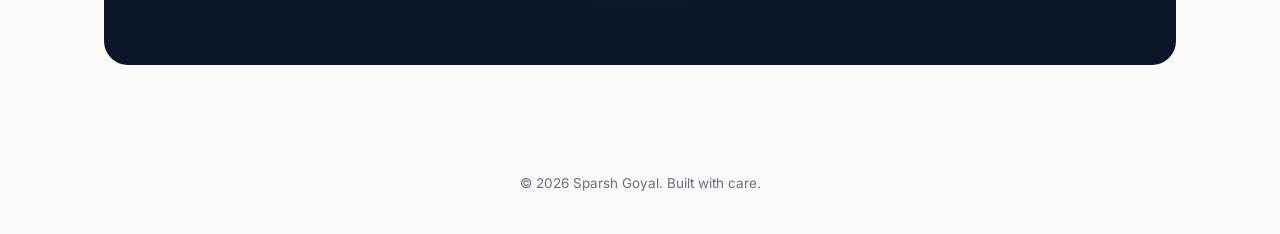
==== commit 760e5f0b: "Remove Education & beyond work section, fix mobile stacking, single-line Projects subtext - Remove "" ====
--- a/My Portfolio.html
+++ b/My Portfolio.html
@@ -266,16 +266,6 @@
         </div>
       </div>
     </div>
-
-    <div class="beyond">
-      <h4>Education & beyond work</h4>
-      <div class="beyond-row">
-        <div class="beyond-item"><span class="dot"></span> B.Tech, Ceramic Engineering — IIT (BHU) Varanasi, 2016–2020</div>
-        <div class="beyond-item"><span class="dot"></span> P3 Certified Solo Paragliding Pilot</div>
-        <div class="beyond-item"><span class="dot"></span> 'A+', PYRA School of Vedic Mathematics</div>
-        <div class="beyond-item"><span class="dot"></span> 'A' Certificate, NCC Air Wing</div>
-      </div>
-    </div>
   </div>
 </section>
 
--- a/css/style.css
+++ b/css/style.css
@@ -189,7 +189,7 @@
 
 @media (max-width:900px){
   .hero-inner{grid-template-columns:1fr;}
-  .hero-card{order:-1;max-width:420px;}
+  .hero-card{max-width:420px;}
 }
 @media (max-width:480px){
   .hero-card{padding:28px 24px;}
@@ -202,8 +202,12 @@
   gap:64px;
   align-items:start;
 }
+@media (max-width:900px){
+  .about-grid{grid-template-columns:1fr;gap:40px;}
+  .about-highlights{margin-top:0;}
+}
 .about-text p{color:var(--slate-700);font-size:16.5px;margin-bottom:18px;}
-.about-highlights{display:flex;flex-direction:column;gap:0;margin-top:10px;}
+.about-highlights{display:flex;flex-direction:column;gap:0;margin-top:36px;}
 .highlight-item{
   display:flex;gap:16px;
   padding:20px 0;
@@ -279,15 +283,8 @@
   padding:7px 13px;border-radius:999px;
 }
 
-.beyond{
-  margin-top:56px;padding-top:40px;border-top:1px solid var(--slate-200);
-}
-.beyond h4{font-size:14px;color:var(--slate-500);text-transform:uppercase;letter-spacing:0.05em;margin-bottom:16px;}
-.beyond-row{display:flex;gap:28px;flex-wrap:wrap;}
-.beyond-item{font-size:14.5px;color:var(--slate-700);display:flex;align-items:center;gap:8px;}
-.beyond-item .dot{width:6px;height:6px;border-radius:50%;background:var(--gold);}
-
 /* ---------- Personal Projects ---------- */
+#projects .section-head{max-width:920px;}
 .pp-grid{display:flex;flex-wrap:wrap;gap:24px;}
 .pp-card{
   background:var(--white);
